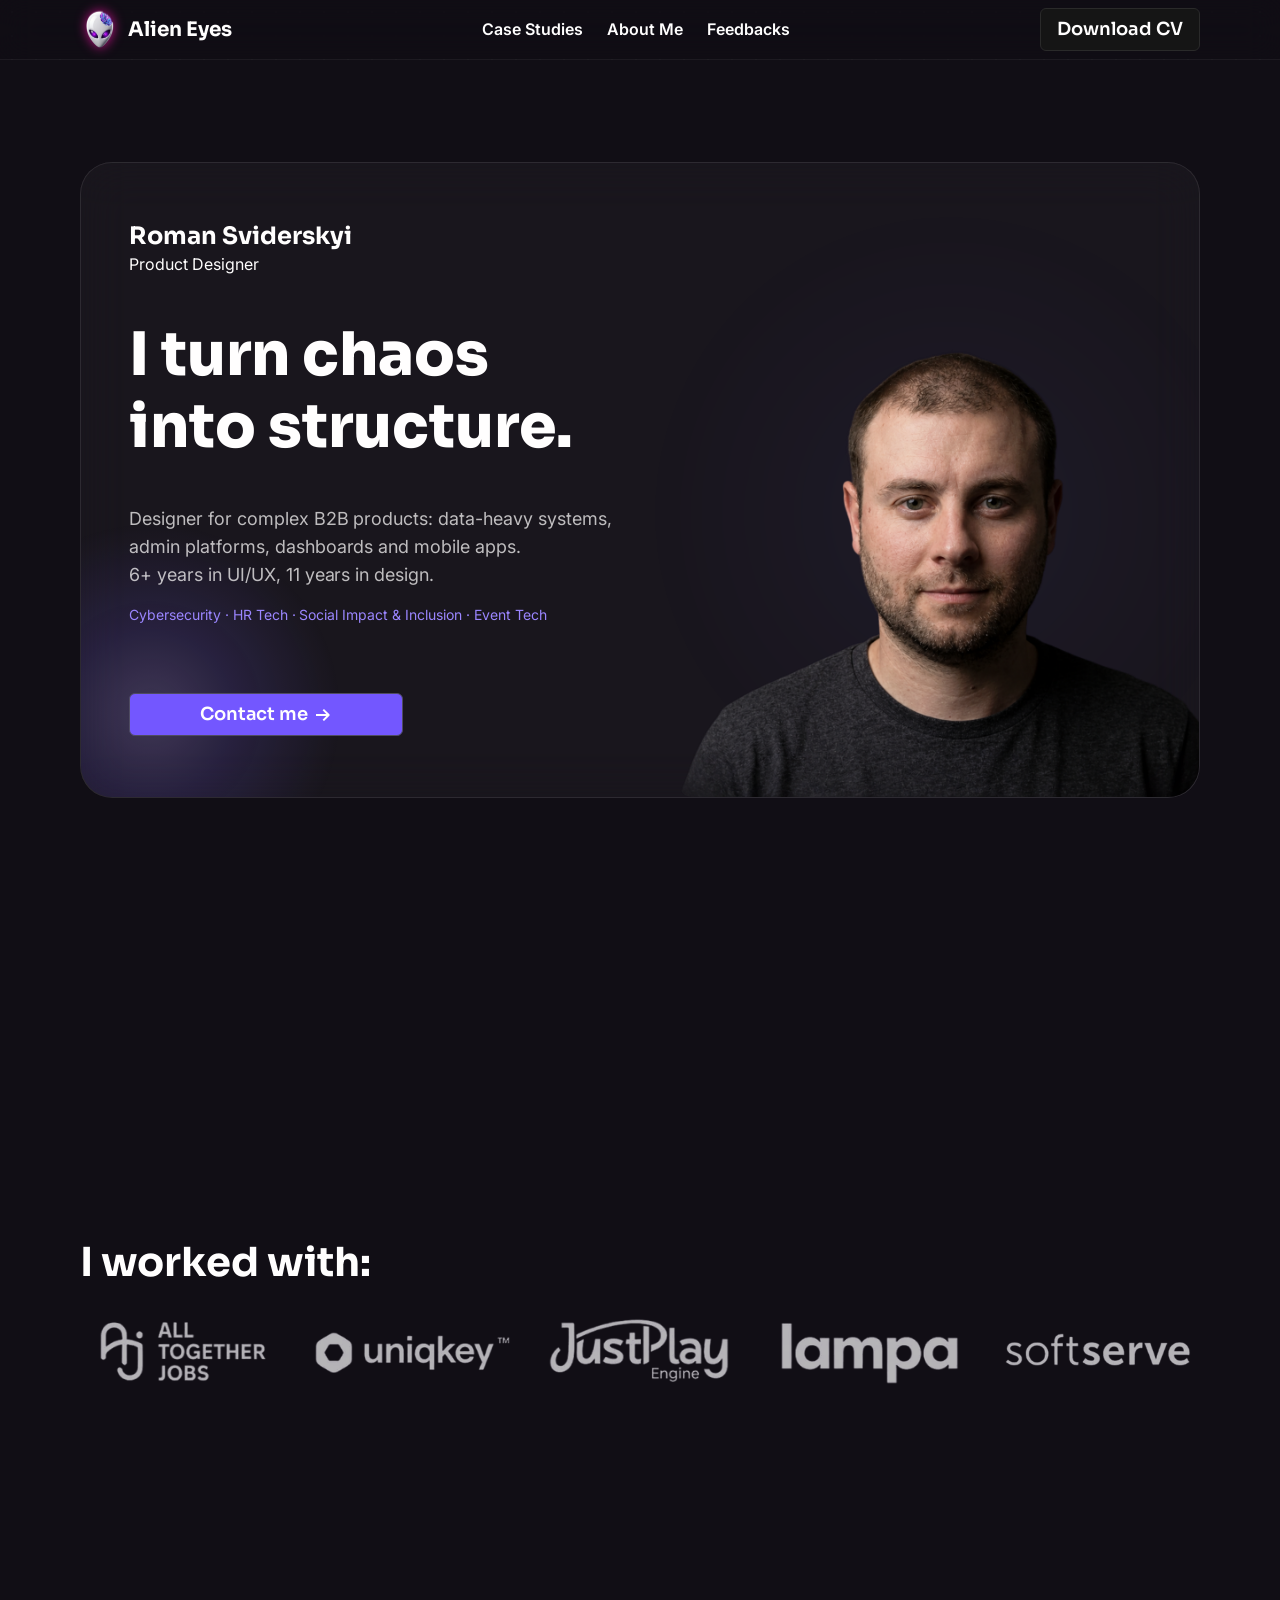
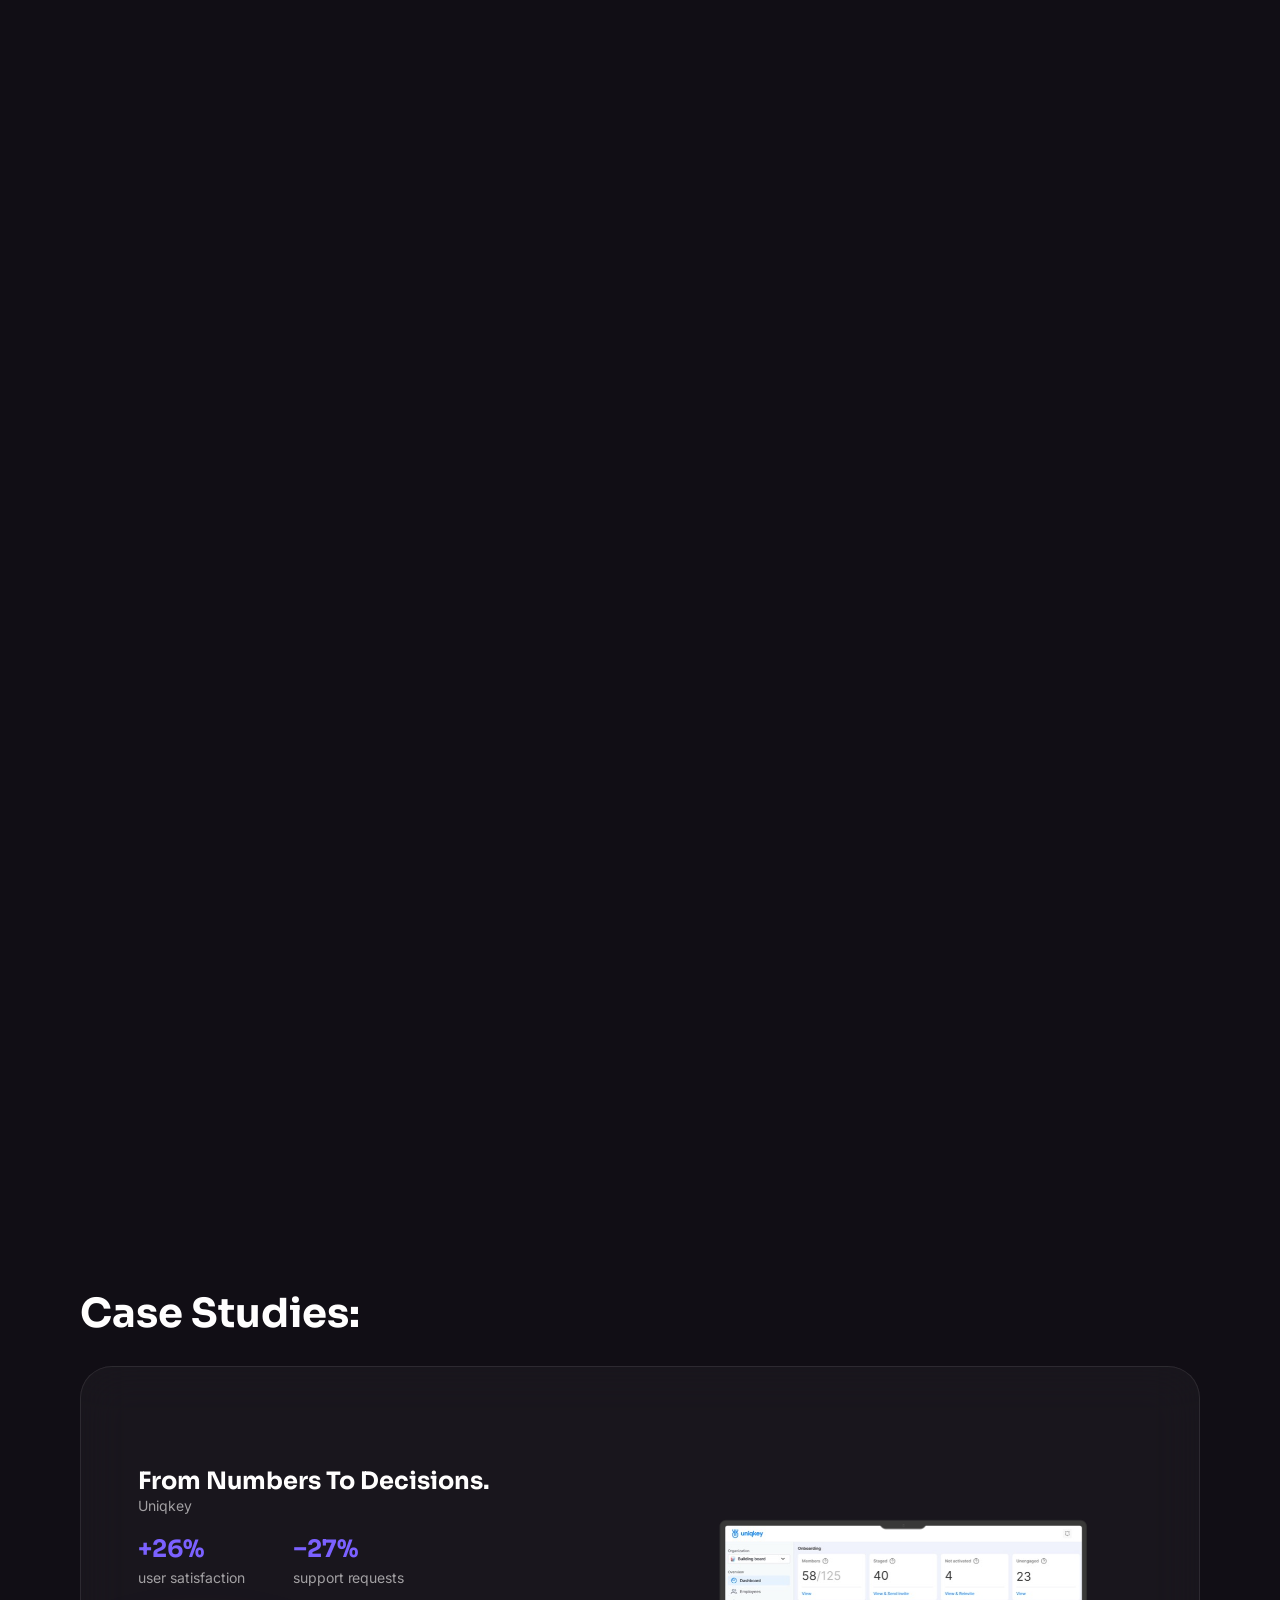
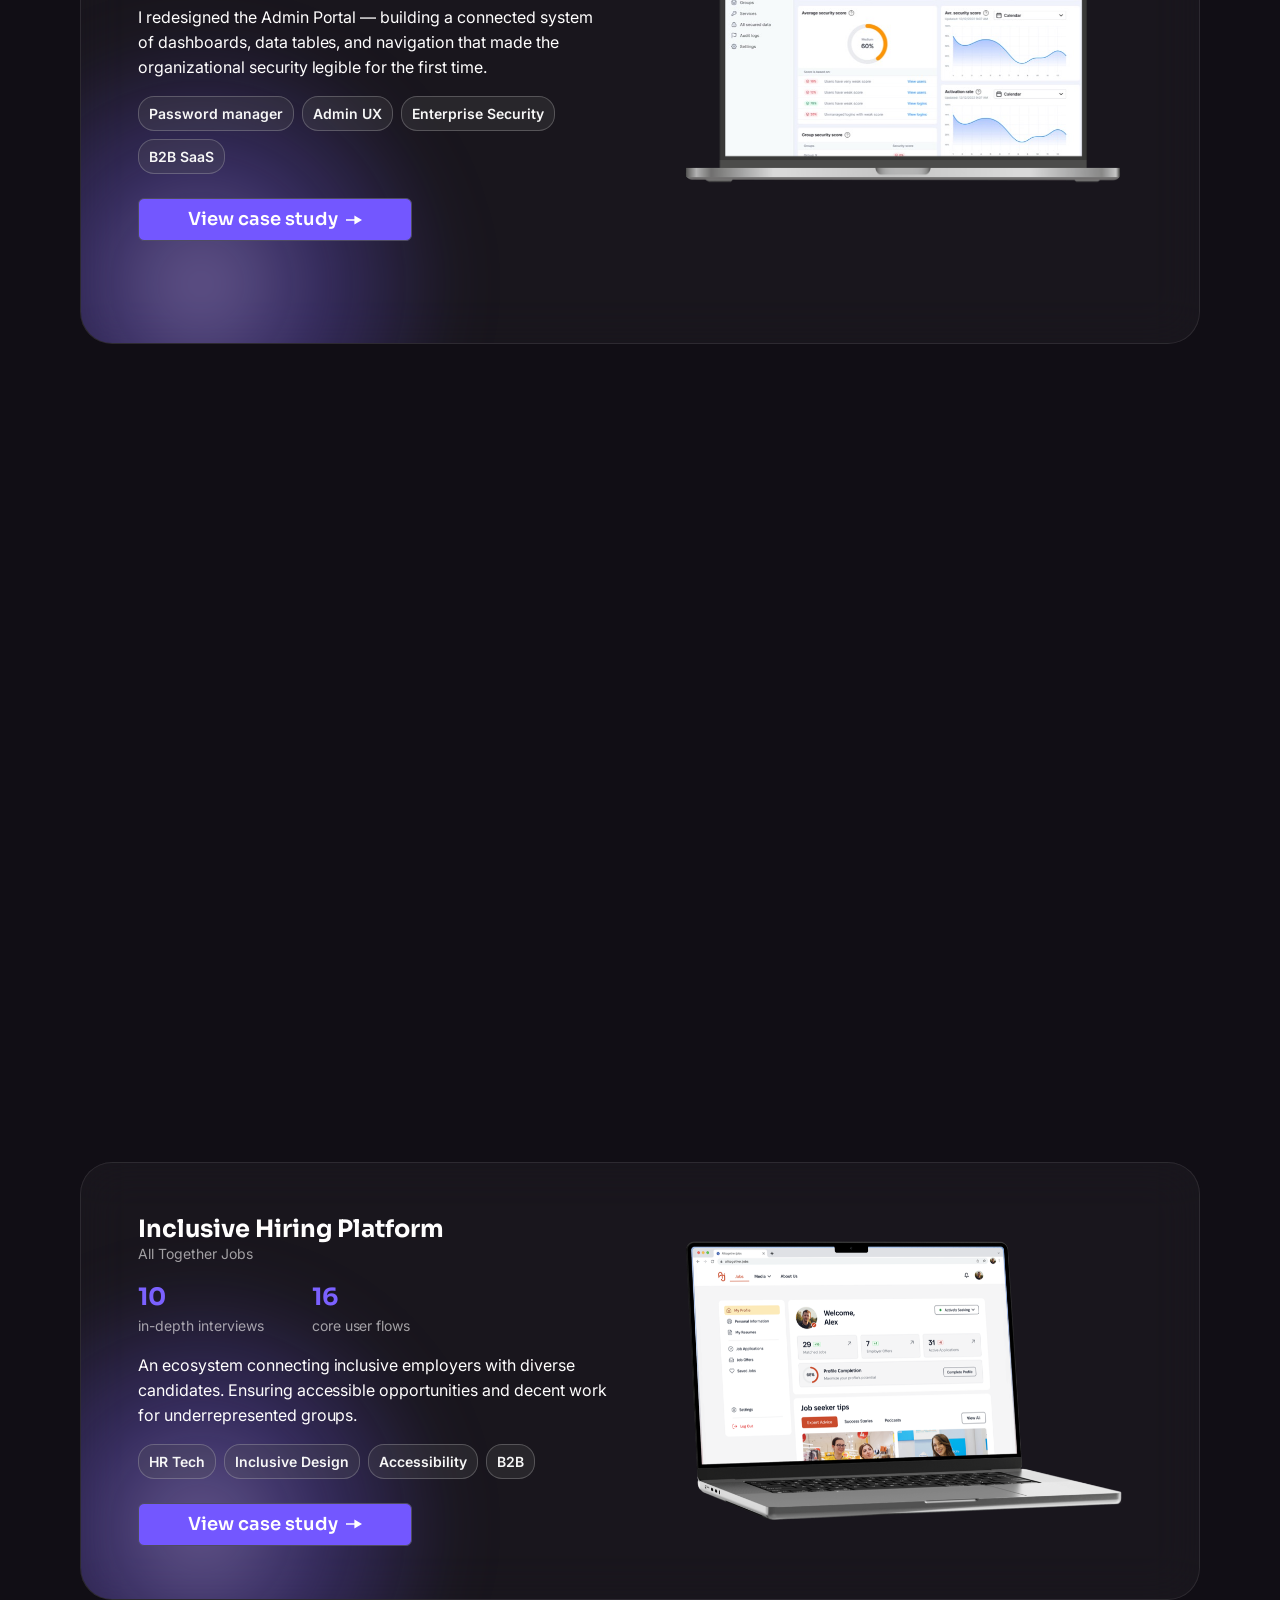
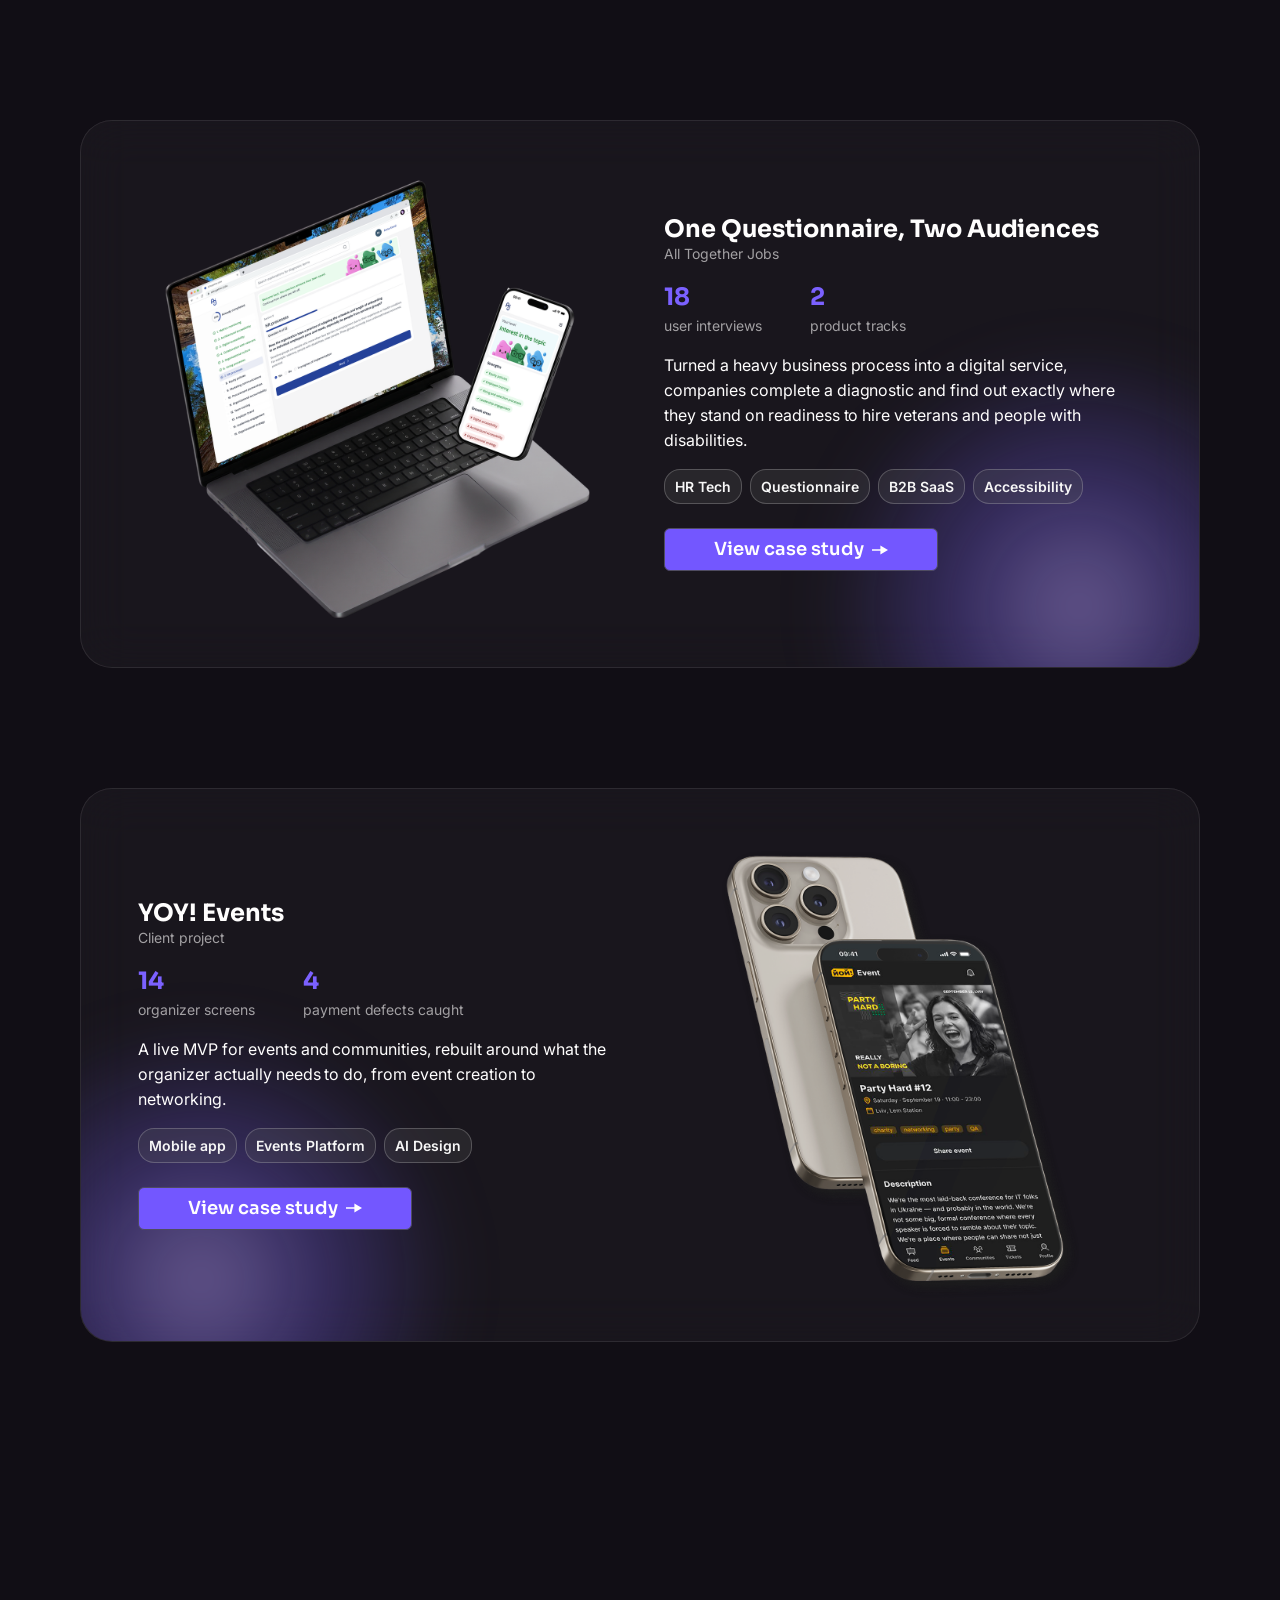
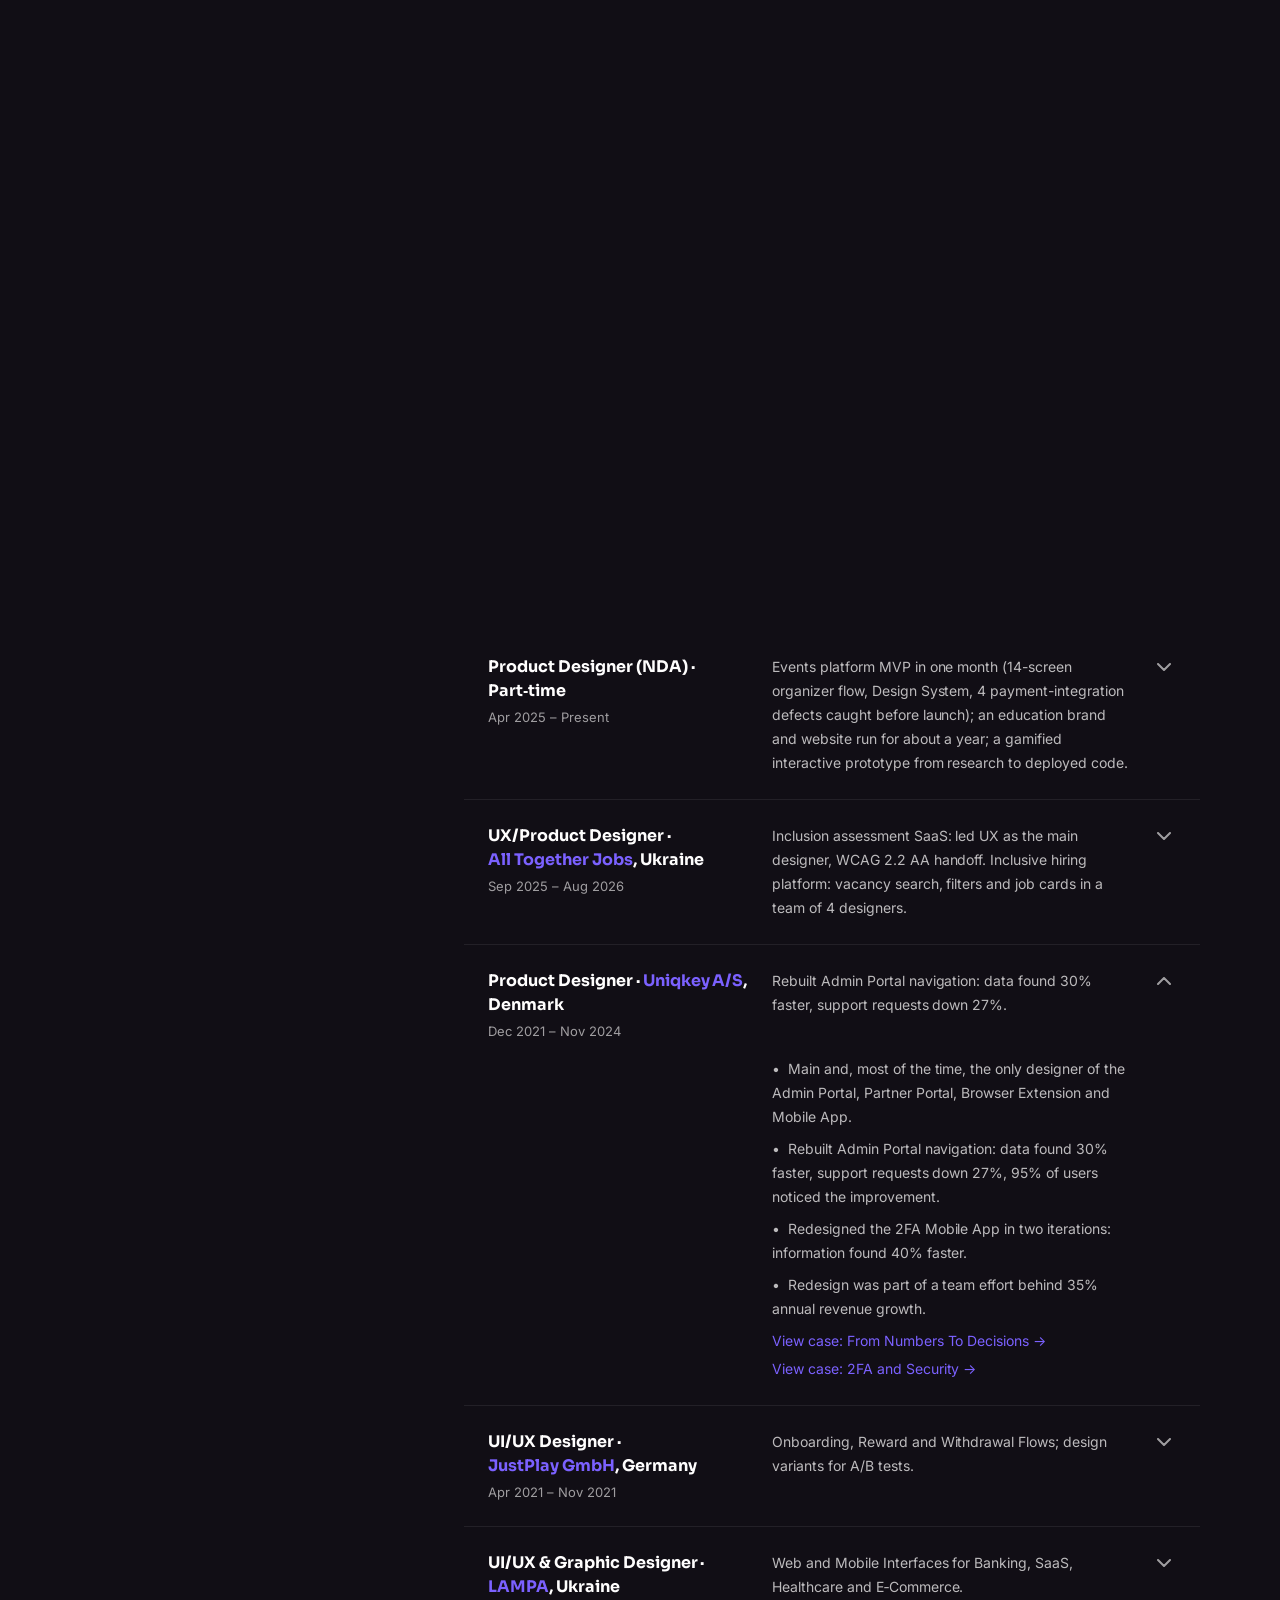
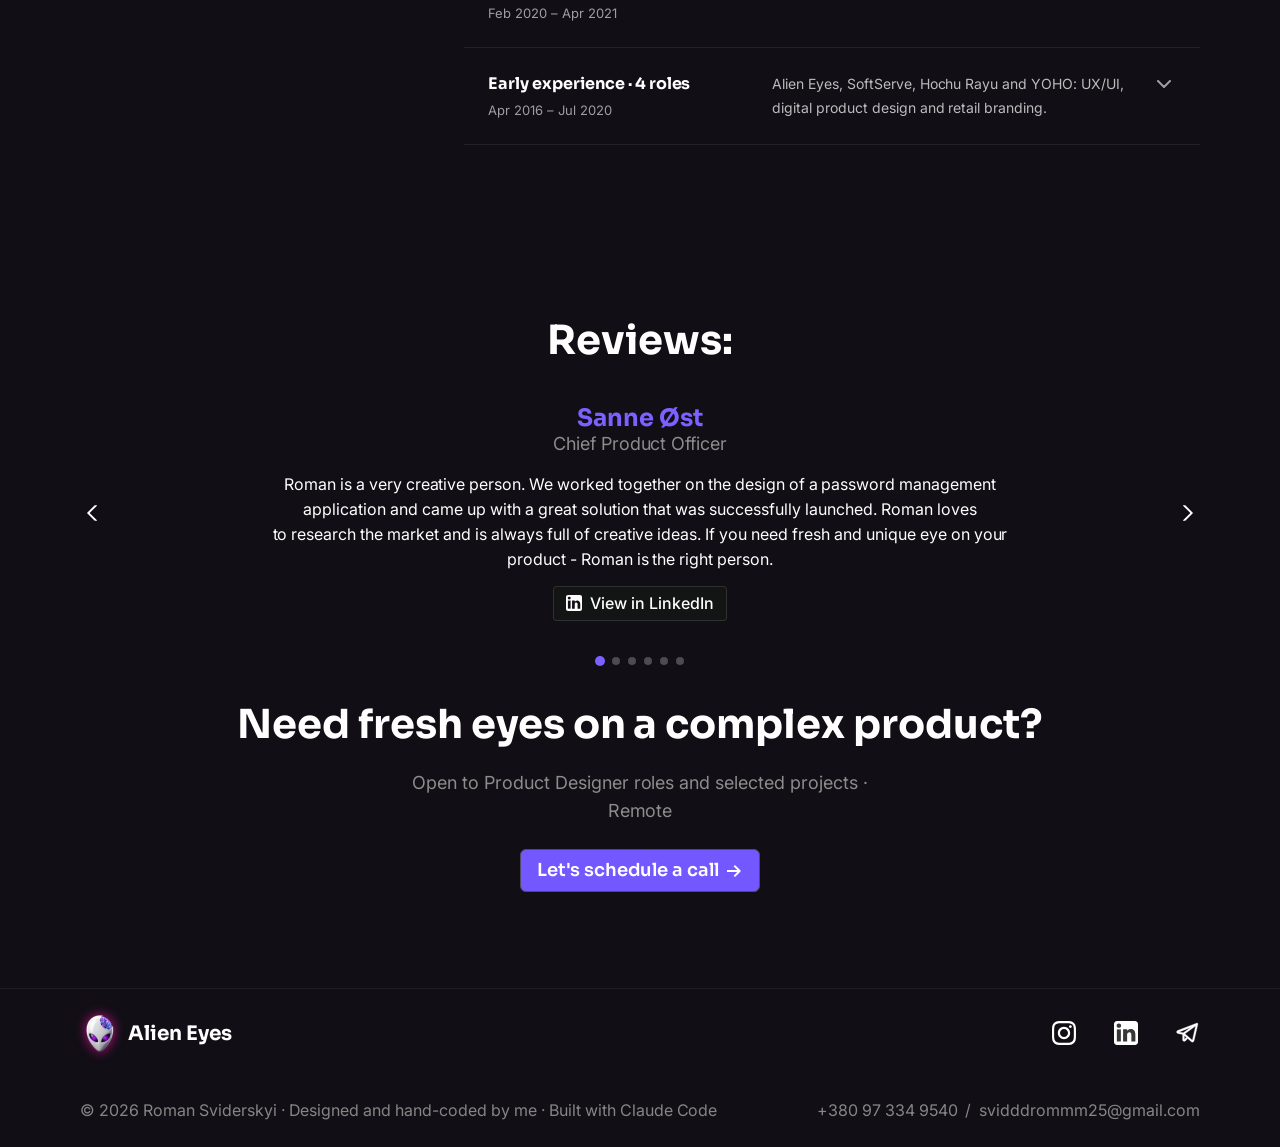
==== index.html @ 3a0c7826 "Footer: one look on every page, as on Home (page colour, thin top line, no background graphic) Co-Au" ====
<!doctype html>
<html lang="en">
  <head>
    <meta charset="UTF-8" />
    <meta name="viewport" content="width=device-width, initial-scale=1.0" />
    <!-- Clean URL: GitHub Pages can't do server-side redirects, so when
         the page is opened with .html (or /index.html), swap the address
         bar to the extensionless form (no reload, query/hash kept). -->
    <script>
      (function () {
        var p = location.pathname;
        if (/\.html$/.test(p)) {
          history.replaceState(null, "", p.replace(/index\.html$/, "").replace(/\.html$/, "") + location.search + location.hash);
        }
      })();
    </script>
    <!-- Must run before the browser's own scroll restoration kicks in
         (hence inline, in <head>, before anything else) — takes manual
         control so js/home-scroll-restore.js can restore Home's exact
         scroll position on back/forward without fighting the browser's
         own attempt at the same thing. -->
    <script>
      if ("scrollRestoration" in history) {
        history.scrollRestoration = "manual";
      }
    </script>
    <!-- Home scroll scenario (css/home-scroll.css, js/home-scroll.js): set before the first
         layout so that anchors and restored positions land on the final geometry. -->
    <script>
      if (window.matchMedia("(min-width: 1024px) and (min-height: 600px) and (prefers-reduced-motion: no-preference)").matches) {
        document.documentElement.classList.add("hm-slides");
      }
    </script>
    <title>Alien Eyes Portfolio</title>
    <meta name="description" content="Roman Sviderskyi — Product Designer. I turn complex systems into interfaces people actually understand. Case studies in UX, design systems, and AI-driven product design." />
    <link rel="canonical" href="https://alieneyes.ink/" />
    <link rel="icon" type="image/png" sizes="32x32" href="assets/icons/favicon-32.png" />
    <link rel="icon" type="image/png" sizes="16x16" href="assets/icons/favicon-16.png" />
    <link rel="apple-touch-icon" sizes="180x180" href="assets/icons/favicon-180.png" />

    <!-- Open Graph / LinkedIn / Facebook preview -->
    <meta property="og:type" content="website" />
    <meta property="og:url" content="https://alieneyes.ink/" />
    <meta property="og:site_name" content="Alien Eyes" />
    <meta property="og:title" content="Alien Eyes — Roman Sviderskyi, Product Designer" />
    <meta property="og:description" content="I turn complex systems into interfaces people actually understand. Explore case studies in UX, design systems, and product design." />
    <meta property="og:image" content="https://alieneyes.ink/assets/home/og-image.jpg" />
    <meta property="og:image:secure_url" content="https://alieneyes.ink/assets/home/og-image.jpg" />
    <meta property="og:image:type" content="image/jpeg" />
    <meta property="og:image:width" content="1200" />
    <meta property="og:image:height" content="630" />
    <meta property="og:image:alt" content="Roman Sviderskyi, Product Designer — Alien Eyes portfolio" />
    <meta property="og:locale" content="en_US" />

    <!-- Twitter/X card (falls back to the same Open Graph image) -->
    <meta name="twitter:card" content="summary_large_image" />
    <meta name="twitter:title" content="Alien Eyes — Roman Sviderskyi, Product Designer" />
    <meta name="twitter:description" content="I turn complex systems into interfaces people actually understand. Explore case studies in UX, design systems, and product design." />
    <meta name="twitter:image" content="https://alieneyes.ink/assets/home/og-image.jpg" />
    <link
      rel="preconnect"
      href="https://fonts.googleapis.com"
    />
    <link
      rel="preconnect"
      href="https://fonts.gstatic.com"
      crossorigin
    />
    <link
      href="https://fonts.googleapis.com/css2?family=Inter:wght@400;600&family=Sora:wght@700;800&display=swap"
      rel="stylesheet"
    />
    <link rel="stylesheet" href="css/tokens.css" />
    <link rel="stylesheet" href="css/base.css" />
    <link rel="stylesheet" href="css/typography.css" />
    <link rel="stylesheet" href="css/nav.css" />
    <link rel="stylesheet" href="css/footer.css" />
    <link rel="stylesheet" href="css/buttons.css" />
    <link rel="stylesheet" href="css/home.css" />
    <link rel="stylesheet" href="css/experience.css" />
    <link rel="stylesheet" href="css/home-v2.css" />
    <link rel="stylesheet" href="css/reveal.css" />
    <link rel="stylesheet" href="css/home-scroll.css" />
    <!-- Microsoft Clarity analytics -->
    <script type="text/javascript">
      (function(c,l,a,r,i,t,y){
          c[a]=c[a]||function(){(c[a].q=c[a].q||[]).push(arguments)};
          t=l.createElement(r);t.async=1;t.src="https://www.clarity.ms/tag/"+i;
          y=l.getElementsByTagName(r)[0];y.parentNode.insertBefore(t,y);
      })(window, document, "clarity", "script", "yk9nw8fhah");
    </script>
  </head>
  <body class="page-home">
    <!-- Decorative "Deco / UFO" (Figma component 1134:812), inline SVG; the five instances below use it -->
    <svg width="0" height="0" style="position: absolute" aria-hidden="true" focusable="false">
      <defs>
        <linearGradient id="hm-ufo-line" x1="0" y1="0" x2="120" y2="64" gradientUnits="userSpaceOnUse">
          <stop stop-color="#B49CFF" />
          <stop offset="1" stop-color="#7B61FF" stop-opacity="0.35" />
        </linearGradient>
        <symbol id="hm-ufo" viewBox="0 0 120 64" fill="none">
          <path d="M40 30C40 18 49 10 60 10C71 10 80 18 80 30" stroke-width="1.5" stroke-linecap="round" stroke="url(#hm-ufo-line)" />
          <path d="M112 34C112 40.0751 88.7188 45 60 45C31.2812 45 8 40.0751 8 34C8 27.9249 31.2812 23 60 23C88.7188 23 112 27.9249 112 34Z" stroke-width="1.5" stroke="url(#hm-ufo-line)" />
          <path opacity="0.6" d="M22 34H98" stroke-width="1" stroke-linecap="round" stroke="url(#hm-ufo-line)" />
          <path d="M36 39.6C36.8837 39.6 37.6 38.8837 37.6 38C37.6 37.1163 36.8837 36.4 36 36.4C35.1163 36.4 34.4 37.1163 34.4 38C34.4 38.8837 35.1163 39.6 36 39.6Z" fill="#B49CFF" />
          <path d="M60 41.6C60.8837 41.6 61.6 40.8837 61.6 40C61.6 39.1163 60.8837 38.4 60 38.4C59.1163 38.4 58.4 39.1163 58.4 40C58.4 40.8837 59.1163 41.6 60 41.6Z" fill="#B49CFF" />
          <path d="M84 39.6C84.8837 39.6 85.6 38.8837 85.6 38C85.6 37.1163 84.8837 36.4 84 36.4C83.1163 36.4 82.4 37.1163 82.4 38C82.4 38.8837 83.1163 39.6 84 39.6Z" fill="#B49CFF" />
          <path opacity="0.35" d="M48 48L42 60M72 48L78 60" stroke-width="1" stroke-linecap="round" stroke="url(#hm-ufo-line)" />
        </symbol>
      </defs>
    </svg>

    <!-- UI: GLOBAL-NAV-01 | Site navigation | inspect/adjust -->
    <nav class="site-nav">
      <a class="nav-logo" href="./">
        <span class="nav-logo__icon">
          <!-- IMAGE: GLOBAL-NAV-LOGO-01 | Site logo mark (Nav) | replaceable -->
          <img
            class="nav-logo__avatar"
            src="assets/icons/logo-avatar.png"
            alt=""
          />
        </span>
        <span class="nav-logo__text">Alien Eyes</span>
      </a>
      <!-- Mobile-only, case-study pages only (716:12726) — hidden here
           via .nav-back's default display:none; only .site-nav--case
           pages show it instead of the logo. -->
      <a class="nav-back" href="./" aria-label="Back to home">
        <svg viewBox="0 0 8 14" fill="none" aria-hidden="true">
          <path
            d="M7 1L1 7L7 13"
            stroke="currentColor"
            stroke-width="2"
            stroke-linecap="square"
            stroke-linejoin="round"
          />
        </svg>
      </a>

      <div class="nav-menu">
        <div class="nav-links">
          <a class="nav-links__link" href="#case-studies">Case Studies</a>
          <a class="nav-links__link" href="about">About Me</a>
          <a class="nav-links__link" href="#feedbacks">Feedbacks</a>
        </div>

        <a class="nav-cta" href="https://drive.google.com/file/d/1dcRzMRLaueTGMyELJ3sAAG5vIocyNce9/view?usp=sharing" target="_blank" rel="noopener">Download CV</a>
        <a class="nav-cta nav-cta--contact" href="https://www.linkedin.com/in/romsvid/" target="_blank" rel="noopener" data-popup="contact">Contact Me</a>
      </div>

      <button
        class="nav-toggle"
        type="button"
        aria-label="Toggle menu"
        aria-expanded="false"
      >
        <span class="nav-toggle__bar"></span>
        <span class="nav-toggle__bar"></span>
        <span class="nav-toggle__bar"></span>
      </button>
    </nav>

    <main>
      <!-- UI: HOME-HERO-01 | Hero layout | inspect/adjust -->
      <section class="home-section hero-section">
        <div class="hero-card" data-reveal>
          <div class="hero-card__texture" aria-hidden="true"></div>
          <!-- Decorative starfield, JS-populated (js/hero-stars.js) — sits
               above the texture overlay. -->
          <div class="hero-card__stars" aria-hidden="true"></div>
          <span class="hm-sphere hm-sphere--follow hm-sphere--hero-a" aria-hidden="true"></span>
          <span class="hm-sphere hm-sphere--hero-b" aria-hidden="true"></span>
          <div class="hero-card__photo">
            <!-- IMAGE: HOME-HERO-01 | Hero portrait | replaceable -->
            <img
              src="assets/home/hero-photo.webp"
              alt="Roman Sviderskyi"
            />
          </div>
          <div class="hero-card__body">
            <div class="hero-identity">
              <p class="h3-case-study hero-identity__name">Roman Sviderskyi</p>
              <p class="body-main hero-identity__role">Product Designer</p>
            </div>
            <!-- CONTENT: HOME-HERO-01 | Hero headline | editable with approval -->
            <h1 class="hero-title">I turn chaos into structure.</h1>
            <!-- CONTENT: HOME-HERO-01 | Hero intro and domains (Figma 1165:339) | editable with approval -->
            <div class="hero-intro">
              <p class="hero-intro__lead">Designer for complex B2B products: data-heavy systems, admin platforms, dashboards and mobile apps. <br class="br-desktop" />6+ years in UI&#8288;/&#8288;UX, 11 years in design.</p>
              <p class="hero-intro__domains">Cybersecurity · HR Tech · Social Impact &amp; Inclusion · Event Tech</p>
            </div>
          </div>
          <!-- A separate block from .hero-card__body (not nested inside
               it): at desktop/tablet it still stacks right under the
               headline, but on mobile it needs to render as its own
               full-width block below the photo instead of overlaid on
               top of it — see the Figma mobile Hero frame (716:12471). -->
          <div class="hero-actions">
            <a class="btn btn--primary btn--contact" href="https://www.linkedin.com/in/romsvid/" target="_blank" rel="noopener" data-popup="contact">
              Contact me
              <img loading="lazy"
                class="btn__icon"
                src="assets/icons/icon-arrow-right.svg"
                alt=""
              />
            </a>
          </div>
        </div>
      </section>

      <!-- UI: HOME-CLIENT-LOGOS-01 | Client logos section | inspect/adjust -->
      <section class="home-section logos-section">
        <!-- CONTENT: HOME-CLIENT-LOGOS-01 | Section heading | editable with approval -->
        <p class="h2-section logos-heading home-col" data-reveal>I worked with:</p>
        <div class="logos-grid home-col" data-reveal-group>
          <!-- LINK: HOME-CLIENT-LOGO-01 | ALL TOGETHER JOBS -->
          <a
            class="client-logo client-logo--atj"
            href="https://www.alltogether.jobs/"
            target="_blank"
            rel="noopener"
            aria-label="ALL TOGETHER JOBS"
          ></a>
          <!-- LINK: HOME-CLIENT-LOGO-02 | uniqkey -->
          <a
            class="client-logo client-logo--uniqkey"
            href="https://www.uniqkey.eu/"
            target="_blank"
            rel="noopener"
            aria-label="Uniqkey"
          ></a>
          <!-- LINK: HOME-CLIENT-LOGO-03 | JustPlay -->
          <a
            class="client-logo client-logo--justplay"
            href="https://www.justplayengine.com/"
            target="_blank"
            rel="noopener"
            aria-label="JustPlay"
          ></a>
          <!-- LINK: HOME-CLIENT-LOGO-04 | lampa -->
          <a
            class="client-logo client-logo--lampa"
            href="https://lampa.dev/"
            target="_blank"
            rel="noopener"
            aria-label="lampa"
          ></a>
          <!-- LINK: HOME-CLIENT-LOGO-05 | SoftServe -->
          <a
            class="client-logo client-logo--softserve"
            href="https://www.softserveinc.com/uk-ua"
            target="_blank"
            rel="noopener"
            aria-label="softserve"
          ></a>
        </div>
      </section>

      <!-- UI: HOME-EXPERTISE-01 | Expertise section | matches Figma 1000:4315 -->
      <section class="home-section expertise-section" id="expertise">
        <span class="hm-step" style="--i: 0" aria-hidden="true"></span>
        <span class="hm-step" style="--i: 1" aria-hidden="true"></span>
        <span class="hm-step" style="--i: 2" aria-hidden="true"></span>
        <span class="hm-step" style="--i: 3" aria-hidden="true"></span>
        <div class="hm-stage">
        <svg class="hm-ufo hm-ufo--1" aria-hidden="true" focusable="false" viewBox="0 0 120 64"><use href="#hm-ufo" /></svg>
        <h2 class="h2-section expertise-heading home-col" data-reveal>Expertise:</h2>
        <ul class="expertise-grid home-col" data-reveal-group>
          <li class="expertise-item">
            <svg class="expertise-item__icon" aria-hidden="true" focusable="false" width="48" height="48" viewBox="0 0 48 48" fill="none" xmlns="http://www.w3.org/2000/svg">
              <path d="M8 8H40C41.6569 8 43 9.34315 43 11V37C43 38.6569 41.6569 40 40 40H8C6.34315 40 5 38.6569 5 37V11C5 9.34315 6.34315 8 8 8Z" stroke-width="2" stroke="currentColor"/>
              <path d="M5 16H17M17 16H43M17 16V26M17 26V40M17 26H43" stroke-width="2" stroke="currentColor"/>
            </svg>
            <h3 class="expertise-item__title">Complex B2B systems</h3>
            <p class="expertise-item__text">Dashboards, data tables and admin navigation that make dense data usable.</p>
          </li>
          <li class="expertise-item">
            <svg class="expertise-item__icon" aria-hidden="true" focusable="false" width="48" height="48" viewBox="0 0 48 48" fill="none" xmlns="http://www.w3.org/2000/svg">
              <path d="M10 7H18C19.6569 7 21 8.34315 21 10V18C21 19.6569 19.6569 21 18 21H10C8.34315 21 7 19.6569 7 18V10C7 8.34315 8.34315 7 10 7Z" stroke-width="2" stroke="currentColor"/>
              <path d="M34 7C37.866 7 41 10.134 41 14C41 17.866 37.866 21 34 21C30.134 21 27 17.866 27 14C27 10.134 30.134 7 34 7Z" stroke-width="2" stroke="currentColor"/>
              <path d="M14 27C17.866 27 21 30.134 21 34C21 37.866 17.866 41 14 41C10.134 41 7 37.866 7 34C7 30.134 10.134 27 14 27Z" stroke-width="2" stroke="currentColor"/>
              <path d="M30 27H38C39.6569 27 41 28.3431 41 30V38C41 39.6569 39.6569 41 38 41H30C28.3431 41 27 39.6569 27 38V30C27 28.3431 28.3431 27 30 27Z" stroke-width="2" stroke="currentColor"/>
            </svg>
            <h3 class="expertise-item__title">Design systems</h3>
            <p class="expertise-item__text">Tokens and components that stay consistent across web, mobile and browser extensions.</p>
          </li>
          <li class="expertise-item">
            <svg class="expertise-item__icon" aria-hidden="true" focusable="false" width="48" height="48" viewBox="0 0 48 48" fill="none" xmlns="http://www.w3.org/2000/svg">
              <path d="M33 21C33 27.6274 27.6274 33 21 33C14.3726 33 9 27.6274 9 21C9 14.3726 14.3726 9 21 9C27.6274 9 33 14.3726 33 21Z" stroke-width="2" stroke="currentColor"/>
              <path d="M30 30L41 41" stroke-width="2" stroke-linecap="round" stroke="currentColor"/>
              <path d="M24 18C24 19.6569 22.6569 21 21 21C19.3431 21 18 19.6569 18 18C18 16.3431 19.3431 15 21 15C22.6569 15 24 16.3431 24 18Z" stroke-width="2" stroke="currentColor"/>
              <path d="M15 27C16.5 24 25.5 24 27 27" stroke-width="2" stroke-linecap="round" stroke="currentColor"/>
            </svg>
            <h3 class="expertise-item__title">Research-led decisions</h3>
            <p class="expertise-item__text">Deep discovery: interviews, JTBD and usability testing behind key product decisions.</p>
          </li>
          <li class="expertise-item">
            <svg class="expertise-item__icon" aria-hidden="true" focusable="false" width="48" height="48" viewBox="0 0 48 48" fill="none" xmlns="http://www.w3.org/2000/svg">
              <path d="M7 9H41C42.6569 9 44 10.3431 44 12V36C44 37.6569 42.6569 39 41 39H7C5.34315 39 4 37.6569 4 36V12C4 10.3431 5.34315 9 7 9Z" stroke-width="2" stroke="currentColor"/>
              <path d="M4 15H44" stroke-width="2" stroke="currentColor"/>
              <path d="M19 22L14 27L19 32M29 22L34 27L29 32M26 21L22 33" stroke-width="2" stroke-linecap="round" stroke-linejoin="round" stroke="currentColor"/>
            </svg>
            <h3 class="expertise-item__title">Design engineering</h3>
            <p class="expertise-item__text">Production front-end: Claude Code, React, Tailwind CSS, Storybook and Vercel, tested and deployed by me.</p>
          </li>
        </ul>
        </div>
      </section>

      <section class="home-section" id="case-studies">
        <svg class="hm-ufo hm-ufo--2" aria-hidden="true" focusable="false" viewBox="0 0 120 64"><use href="#hm-ufo" /></svg>
        <svg class="hm-ufo hm-ufo--3" aria-hidden="true" focusable="false" viewBox="0 0 120 64"><use href="#hm-ufo" /></svg>
        <svg class="hm-ufo hm-ufo--4" aria-hidden="true" focusable="false" viewBox="0 0 120 64"><use href="#hm-ufo" /></svg>
        <!-- CONTENT: HOME-CASE-STUDIES-01 | Section heading | editable with approval -->
        <h2 class="h2-section case-studies-heading home-col" data-reveal>Case Studies:</h2>

        <!-- UI: HOME-CASE-ATJ-01 | ATJ case study card | inspect/adjust -->
        <!-- order and checkerboard as in Figma Home 2 (1126:5413): Uniqkey, Uniqkey 2, ATJ, ATJ 2, YOY, Ridi -->
        <article class="case-card home-col" data-reveal>
          <span class="hm-sphere hm-sphere--follow hm-sphere--card" aria-hidden="true"></span>
          <a class="case-card__link" href="case-uniqkey" aria-label="View case study: From Numbers To Decisions.">
          <div class="case-card__intro">
            <!-- CONTENT: HOME-CASE-UNIQKEY-01 | Case study title | editable with approval -->
            <div class="case-card__heading">
              <h3 class="h3-case-study case-card__title">From Numbers To Decisions.</h3>
              <p class="case-card__company">Uniqkey</p>
            </div>
            <ul class="case-card__metrics">
                <li class="case-card__metric"><span class="case-card__metric-value">+26%</span> <span class="case-card__metric-label">user satisfaction</span></li>
                <li class="case-card__metric"><span class="case-card__metric-value">−27%</span> <span class="case-card__metric-label">support requests</span></li>
            </ul>
            <!-- CONTENT: HOME-CASE-UNIQKEY-DESC-01 | Case study description | editable with approval -->
            <p class="body-main case-card__description">
              I redesigned the Admin Portal — building a connected
              system of dashboards, data tables, and navigation that
              made the organizational security legible for the first
              time.
            </p>
            <div class="tag-row">
              <span class="tag">Password manager</span>
              <span class="tag">Admin UX</span>
              <span class="tag">Enterprise Security</span>
              <span class="tag">B2B SaaS</span>
            </div>
          </div>
          <div class="case-card__media case-card__media--uniqkey">
            <!-- IMAGE: HOME-UNIQKEY-GLOW-01 | Decorative glow behind Uniqkey mockup | replaceable -->
            <img loading="lazy"
              class="case-card__glow"
              src="assets/home/uniqkey-glow.svg"
              alt=""
              aria-hidden="true"
            />
            <div class="uniqkey-dashboard-frame">
              <!-- IMAGE: HOME-UNIQKEY-DASHBOARD-01 | Uniqkey case product mockup (dashboard screen) | replaceable -->
              <img loading="lazy"
                src="assets/home/uniqkey-dashboard.png"
                alt="Uniqkey Admin Portal dashboard screenshot"
              />
            </div>
            <div class="uniqkey-laptop-frame">
              <!-- IMAGE: HOME-UNIQKEY-LAPTOP-01 | Uniqkey case product mockup (laptop frame) | replaceable -->
              <img loading="lazy" src="assets/home/uniqkey-macbook-frame.png" alt="" />
            </div>
          </div>
          <!-- was: "View case" (renamed 2026-11-17) -->
          <span class="btn btn--primary case-card__cta">
            View case study
            <svg class="btn__icon" viewBox="0 0 21 11.547" fill="none" aria-hidden="true">
              <path
                fill="currentColor"
                d="M21 5.7735L11 0V11.547L21 5.7735ZM0 5.7735V6.7735H12V5.7735V4.7735H0V5.7735Z"
              />
            </svg>
          </span>
          </a>
        </article>

        <article class="case-card case-card--reverse home-col" data-reveal>
          <span class="hm-sphere hm-sphere--follow hm-sphere--card" aria-hidden="true"></span>
          <a class="case-card__link" href="case-uniqkey-2" aria-label="View case study: Streamline UX for 2FA and Security">
          <div class="case-card__intro">
            <div class="case-card__heading">
              <h3 class="h3-case-study case-card__title">Streamline UX for 2FA and Security</h3>
              <p class="case-card__company">Uniqkey</p>
            </div>
            <ul class="case-card__metrics">
                <li class="case-card__metric"><span class="case-card__metric-value">+40%</span> <span class="case-card__metric-label">information findability</span></li>
            </ul>
            <p class="body-main case-card__description">
              In this case study, I showcase how I refined Uniqkey's mobile app UX to
              streamline authentication and enhance secure access management.
            </p>
            <div class="tag-row">
              <span class="tag">Mobile app</span>
              <span class="tag">2FA Authenticator</span>
              <span class="tag">Enterprise Security</span>
              <span class="tag">B2B SaaS</span>
            </div>
          </div>
          <div class="case-card__media case-card__media--uq2">
            <!-- IMAGE: HOME-UNIQKEY2-GLOW-01 | Decorative glow behind the Uniqkey 2 card image (Figma ellipse, 2026-11-17) | replaceable -->
            <img loading="lazy"
              class="case-card__glow"
              src="assets/home/uniqkey2-glow.svg"
              alt=""
              aria-hidden="true"
            />
            <img loading="lazy"
              src="assets/case-uniqkey-2/hero.png"
              alt="Uniqkey mobile app: authentication request screen and saved services list"
            />
          </div>
          <!-- was: "View case" (renamed 2026-11-17) -->
          <span class="btn btn--primary case-card__cta">
            View case study
            <svg class="btn__icon" viewBox="0 0 21 11.547" fill="none" aria-hidden="true">
              <path
                fill="currentColor"
                d="M21 5.7735L11 0V11.547L21 5.7735ZM0 5.7735V6.7735H12V5.7735V4.7735H0V5.7735Z"
              />
            </svg>
          </span>
          </a>
        </article>

        <article class="case-card home-col" data-reveal>
          <span class="hm-sphere hm-sphere--follow hm-sphere--card" aria-hidden="true"></span>
          <a class="case-card__link" href="case-atj" aria-label="View case study: Inclusive Hiring Platform">
          <div class="case-card__intro">
            <!-- CONTENT: HOME-CASE-ATJ-01 | Case study title | editable with approval -->
            <div class="case-card__heading">
              <h3 class="h3-case-study case-card__title">Inclusive Hiring Platform</h3>
              <p class="case-card__company">All Together Jobs</p>
            </div>
            <ul class="case-card__metrics">
                <li class="case-card__metric"><span class="case-card__metric-value">10</span> <span class="case-card__metric-label">in-depth interviews</span></li>
                <li class="case-card__metric"><span class="case-card__metric-value">16</span> <span class="case-card__metric-label">core user flows</span></li>
            </ul>
            <!-- CONTENT: HOME-CASE-ATJ-DESC-01 | Case study description | editable with approval -->
            <p class="body-main case-card__description">
              An ecosystem connecting inclusive employers with diverse
              candidates. Ensuring accessible opportunities and decent
              work for underrepresented groups.
            </p>
            <div class="tag-row">
              <span class="tag">HR Tech</span>
              <span class="tag">Inclusive Design</span>
              <span class="tag">Accessibility</span>
              <span class="tag">B2B</span>
            </div>
          </div>
          <div class="case-card__media case-card__media--atj">
            <!-- IMAGE: HOME-ATJ-GLOW-01 | Decorative glow behind ATJ mockup | replaceable -->
            <img loading="lazy"
              class="case-card__glow"
              src="assets/home/atj-glow.svg"
              alt=""
              aria-hidden="true"
            />
            <div class="atj-mockup-frame">
              <!-- IMAGE: HOME-ATJ-MOCKUP-01 | ATJ case product mockup | replaceable -->
              <img loading="lazy"
                src="assets/home/atj-mockup.webp"
                alt="Inclusive Hiring Platform — product screenshot"
              />
            </div>
          </div>
          <!-- was: "View case" (renamed 2026-11-17) -->
          <span class="btn btn--primary case-card__cta">
            View case study
            <svg class="btn__icon" viewBox="0 0 21 11.547" fill="none" aria-hidden="true">
              <path
                fill="currentColor"
                d="M21 5.7735L11 0V11.547L21 5.7735ZM0 5.7735V6.7735H12V5.7735V4.7735H0V5.7735Z"
              />
            </svg>
          </span>
          </a>
        </article>

        <article class="case-card case-card--reverse home-col" data-reveal>
          <span class="hm-sphere hm-sphere--follow hm-sphere--card" aria-hidden="true"></span>
          <a class="case-card__link" href="case-atj-2" aria-label="View case study: One Questionnaire, Two Audiences">
          <div class="case-card__intro">
            <!-- CONTENT: HOME-CASE-ATJ2-01 | Case study title | editable with approval -->
            <div class="case-card__heading">
              <!-- was: "One Questionnaire, Two Audiences (ATJ)" (renamed 2026-11-17) -->
              <h3 class="h3-case-study case-card__title">One Questionnaire, Two Audiences</h3>
              <p class="case-card__company">All Together Jobs</p>
            </div>
            <ul class="case-card__metrics">
                <li class="case-card__metric"><span class="case-card__metric-value">18</span> <span class="case-card__metric-label">user interviews</span></li>
                <li class="case-card__metric"><span class="case-card__metric-value">2</span> <span class="case-card__metric-label">product tracks</span></li>
            </ul>
            <!-- CONTENT: HOME-CASE-ATJ2-DESC-01 | Case study description | editable with approval -->
            <p class="body-main case-card__description">
              Turned a heavy business process into a digital service,
              companies complete a diagnostic and find out exactly
              where they stand on readiness to hire veterans and
              people with disabilities.
            </p>
            <div class="tag-row">
              <span class="tag">HR Tech</span>
              <span class="tag">Questionnaire</span>
              <span class="tag">B2B SaaS</span>
              <span class="tag">Accessibility</span>
            </div>
          </div>
          <!-- Synced 2026-09-10: replaced the old raw-screenshot +
               generic-laptop-frame composite with the new mockup image,
               which already renders its own laptop + phone (real device
               chrome baked in, not a separate overlay needed). -->
          <div class="case-card__media case-card__media--atj2">
            <!-- CONTENT: synced 2026-09-10 — own light-blue glow (not
                 the shared ATJ1 orange one), sent behind the mockup -->
            <img loading="lazy"
              class="case-card__glow"
              src="assets/home/atj2-glow.svg"
              alt=""
              aria-hidden="true"
            />
            <img loading="lazy"
              src="assets/case-atj-2/figma/mockup-atj2.webp"
              alt="ATJ DEI Audit shown on laptop and mobile"
            />
          </div>
          <!-- was: "View case" (renamed 2026-11-17) -->
          <span class="btn btn--primary case-card__cta">
            View case study
            <svg class="btn__icon" viewBox="0 0 21 11.547" fill="none" aria-hidden="true">
              <path
                fill="currentColor"
                d="M21 5.7735L11 0V11.547L21 5.7735ZM0 5.7735V6.7735H12V5.7735V4.7735H0V5.7735Z"
              />
            </svg>
          </span>
          </a>
        </article>

        <article class="case-card home-col" data-reveal>
          <span class="hm-sphere hm-sphere--follow hm-sphere--card" aria-hidden="true"></span>
          <a class="case-card__link" href="case-yoy" aria-label="View case study: YOY! Events">
          <div class="case-card__intro">
            <!-- CONTENT: HOME-CASE-YOY-01 | Case study title | editable with approval -->
            <div class="case-card__heading">
              <h3 class="h3-case-study case-card__title">YOY! Events</h3>
              <p class="case-card__company">Client project</p>
            </div>
            <ul class="case-card__metrics">
                <li class="case-card__metric"><span class="case-card__metric-value">14</span> <span class="case-card__metric-label">organizer screens</span></li>
                <li class="case-card__metric"><span class="case-card__metric-value">4</span> <span class="case-card__metric-label">payment defects caught</span></li>
            </ul>
            <!-- CONTENT: HOME-CASE-YOY-DESC-01 | Case study description | editable with approval -->
            <p class="body-main case-card__description">
              A live MVP for events and communities, rebuilt around what
              the organizer actually needs to do, from event creation to
              networking.
            </p>
            <!-- CONTENT: synced 2026-09-10 — real tags from Figma (769:13474) -->
            <div class="tag-row">
              <span class="tag">Mobile app</span>
              <span class="tag">Events Platform</span>
              <span class="tag">AI Design</span>
            </div>
          </div>
          <div class="case-card__media case-card__media--yoy">
            <!-- IMAGE: HOME-YOY-GLOW-01 | Decorative glow behind the YOY card image (Figma ellipse, 2026-11-17) | replaceable -->
            <img loading="lazy"
              class="case-card__glow"
              src="assets/home/yoy-glow.svg"
              alt=""
              aria-hidden="true"
            />
            <img loading="lazy" src="assets/case-yoy/mobmocup.webp" alt="YOY! Events organizer flow shown on a phone" />
          </div>
          <!-- was: "View case" (renamed 2026-11-17) -->
          <span class="btn btn--primary case-card__cta">
            View case study
            <svg class="btn__icon" viewBox="0 0 21 11.547" fill="none" aria-hidden="true">
              <path
                fill="currentColor"
                d="M21 5.7735L11 0V11.547L21 5.7735ZM0 5.7735V6.7735H12V5.7735V4.7735H0V5.7735Z"
              />
            </svg>
          </span>
          </a>
        </article>

        <article class="case-card case-card--reverse home-col" data-reveal>
          <span class="hm-sphere hm-sphere--follow hm-sphere--card" aria-hidden="true"></span>
          <a class="case-card__link" href="case-ridi" aria-label="View case study: Ridi">
          <div class="case-card__intro">
            <!-- CONTENT: HOME-CASE-RIDI-01 | Case study title | editable with approval -->
            <div class="case-card__heading">
              <h3 class="h3-case-study case-card__title">Ridi</h3>
              <p class="case-card__company">Pet project</p>
            </div>
            <ul class="case-card__metrics">
                <li class="case-card__metric"><span class="case-card__metric-value">29</span> <span class="case-card__metric-label">design system components</span></li>
                <li class="case-card__metric"><span class="case-card__metric-value">3</span> <span class="case-card__metric-label">rider types</span></li>
            </ul>
            <!-- CONTENT: HOME-CASE-RIDI-DESC-01 | synced 2026-09-12 from case-ridi.html Hero | editable with approval -->
            <p class="body-main case-card__description">
              A motorcyclist doesn't have time to look at the screen. I designed a navigator that
              reads with peripheral vision at speed, without demanding attention.
            </p>
            <div class="tag-row">
              <span class="tag">Mobile app</span>
              <span class="tag">Road Navigation</span>
              <span class="tag">AI Design</span>
            </div>
          </div>
          <!-- Synced 2026-09-12: reused the Hero's flattened "Screens -
               cover" export instead of the plain "Coming soon"
               placeholder — drops the dashed outline too. -->
          <div class="case-card__media case-card__media--ridi">
            <!-- IMAGE: HOME-RIDI-GLOW-01 | Decorative glow behind the Ridi card image (Figma ellipse, 2026-11-17) | replaceable -->
            <img loading="lazy"
              class="case-card__glow"
              src="assets/home/ridi-glow.svg"
              alt=""
              aria-hidden="true"
            />
            <img loading="lazy" src="assets/case-ridi/hero-screens-cover.webp" alt="Ridi app screens: Danger state alert, route planning map, and turn-by-turn navigation" />
          </div>
          <!-- 2026-09-12: case is far enough along now — Roman asked for the
               same active accent styling as the other case cards, dropping
               the earlier deliberately-muted/disabled look. -->
          <!-- was: "View case" (renamed 2026-11-17) -->
          <span class="btn btn--primary case-card__cta">
            View case study
            <svg class="btn__icon" viewBox="0 0 21 11.547" fill="none" aria-hidden="true">
              <path fill="currentColor" d="M21 5.7735L11 0V11.547L21 5.7735ZM0 5.7735V6.7735H12V5.7735V4.7735H0V5.7735Z" />
            </svg>
          </span>
          </a>
        </article>
      </section>

      <!-- UI: HOME-EXPERIENCE-01 | Experience accordion | Figma 1104:337 (collapsed); expanded state built from the same tokens -->
      <section class="home-section experience-section" id="experience" data-exp-source>
        <svg class="hm-ufo hm-ufo--5" aria-hidden="true" focusable="false" viewBox="0 0 120 64"><use href="#hm-ufo" /></svg>
        <noscript>
          <h2 class="h2-section experience-heading home-col">Experience:</h2>
          <p class="body-main home-col"><a class="exp__case" href="https://drive.google.com/file/d/1dcRzMRLaueTGMyELJ3sAAG5vIocyNce9/view?usp=sharing" target="_blank" rel="noopener">Download CV</a></p>
        </noscript>
      </section>
      <script src="js/experience-section.js"></script>

      <section class="home-section" id="feedbacks">
        <!-- CONTENT: HOME-REVIEWS-01 | Section heading | editable with approval -->
        <h2 class="h2-section reviews-heading" data-reveal>Reviews:</h2>
        <!-- UI: HOME-REVIEWS-01 | Reviews carousel | inspect/adjust -->
        <div class="reviews-carousel" data-reveal>
          <button
            class="reviews-arrow reviews-arrow--prev"
            type="button"
            aria-label="Previous review"
            aria-controls="review-slide"
          >
            <svg viewBox="0 0 49.5818 71.9599" fill="none" aria-hidden="true">
              <path
                fill="currentColor"
                d="M37.5211 4.0415C36.5477 4.0473 35.6104 4.44612 34.8971 5.15772L4.01164 35.9709C4.01081 35.9717 4.00974 35.9723 4.00857 35.9724L4.00252 35.9733C4.00025 35.9736 3.99942 35.9765 4.00116 35.978L4.00131 35.9781C4.00248 35.9791 4.00248 35.9809 4.00131 35.9819C3.99961 35.9833 4.00053 35.9861 4.00276 35.9863L4.00855 35.9867C4.00972 35.9868 4.01082 35.9873 4.01165 35.9881L34.8971 66.8022C35.6103 67.5138 36.5478 67.9126 37.5211 67.9185L44.5741 67.9599C45.4662 67.9651 45.9181 66.8882 45.2895 66.2552L15.9202 36.6847C15.5329 36.2947 15.5329 35.6653 15.9202 35.2753L45.2895 5.70474C45.9181 5.07179 45.4662 3.99483 44.5741 4.00007L37.5211 4.0415Z"
              />
            </svg>
          </button>

          <div class="review-slide" id="review-slide" aria-live="polite" aria-atomic="true">
            <div>
              <p class="h3-case-study review-slide__name">Sanne Øst</p>
              <p class="body-large review-slide__role">
                Chief Product Officer
              </p>
            </div>
            <p class="body-main review-slide__quote">Roman is a very creative person. We worked together on the design of a password management application and came up with a great solution that was successfully launched. Roman loves to research the market and is always full of creative ideas. If you need fresh and unique eye on your product - Roman is the right person.</p>
            <a
              class="review-slide__link"
              href="https://www.linkedin.com/in/romsvid/details/recommendations/"
              target="_blank"
              rel="noopener"
            >
              <img loading="lazy" src="assets/icons/icon-linkedin-small.svg" alt="" />
              View in LinkedIn
            </a>
          </div>

          <button
            class="reviews-arrow reviews-arrow--next"
            type="button"
            aria-label="Next review"
            aria-controls="review-slide"
          >
            <svg viewBox="0 0 49.5818 71.9599" fill="none" aria-hidden="true">
              <path
                fill="currentColor"
                d="M12.0609 4.04145C13.0343 4.04725 13.9716 4.44606 14.6849 5.15766L45.5704 35.9708C45.5712 35.9717 45.5723 35.9722 45.5734 35.9724L45.5795 35.9732C45.5818 35.9736 45.5826 35.9764 45.5809 35.9779L45.5807 35.978C45.5795 35.979 45.5795 35.9808 45.5807 35.9818C45.5824 35.9833 45.5815 35.9861 45.5793 35.9862L45.5735 35.9866C45.5723 35.9867 45.5712 35.9872 45.5704 35.988L14.6849 66.8022C13.9717 67.5137 13.0342 67.9125 12.0609 67.9184L5.00792 67.9598C4.11585 67.9651 3.66388 66.8881 4.29253 66.2552L33.6618 36.6846C34.0491 36.2947 34.0491 35.6652 33.6618 35.2752L4.29253 5.70469C3.66389 5.07174 4.11585 3.99478 5.00792 4.00002L12.0609 4.04145Z"
              />
            </svg>
          </button>
        </div>
        <div class="reviews-progress" aria-hidden="true">
          <span class="reviews-progress__segment is-active"></span>
          <span class="reviews-progress__segment"></span>
          <span class="reviews-progress__segment"></span>
          <span class="reviews-progress__segment"></span>
          <span class="reviews-progress__segment"></span>
          <span class="reviews-progress__segment"></span>
        </div>

        <!-- UI: HOME-CTA-01 | CTA block | inspect/adjust -->
        <div class="cta-section" data-reveal>
          <!-- CONTENT: HOME-CTA-01 | CTA headline | editable with approval -->
          <h2 class="h2-section cta-heading">
            Need fresh eyes on a complex product?
          </h2>
          <p class="body-large cta-description">
            Open to Product Designer roles and selected projects · Remote
          </p>
          <a
            class="btn btn--primary btn--contact"
            href="mailto:svidddrommm25@gmail.com?subject=Let%27s%20schedule%20a%20call"
          >
            Let's schedule a call
            <img loading="lazy"
              class="btn__icon"
              src="assets/icons/icon-arrow-right.svg"
              alt=""
            />
          </a>
        </div>
      </section>
    </main>

    <!-- UI: GLOBAL-FOOTER-01 | Site footer | inspect/adjust -->
    <footer class="site-footer">
      <div class="site-footer__row site-footer__row--top">
        <a class="nav-logo" href="./">
          <span class="nav-logo__icon">
            <!-- IMAGE: GLOBAL-FOOTER-LOGO-01 | Site logo mark (Footer) | replaceable -->
            <img
              class="nav-logo__avatar"
              src="assets/icons/logo-avatar.png"
              alt=""
            />
          </span>
          <span class="nav-logo__text">Alien Eyes</span>
        </a>

        <div class="site-footer__social">
          <a href="https://www.instagram.com/romsvid/" target="_blank" rel="noopener">
            <img loading="lazy" src="assets/icons/social-instagram.svg" alt="Instagram" />
          </a>
          <a href="https://www.linkedin.com/in/romsvid/" target="_blank" rel="noopener">
            <img loading="lazy" src="assets/icons/social-linkedin.svg" alt="LinkedIn" />
          </a>
          <a href="https://t.me/Rmsddddd" target="_blank" rel="noopener">
            <img loading="lazy" src="assets/icons/social-telegram.svg" alt="Telegram" />
          </a>
        </div>
      </div>

      <div class="site-footer__row site-footer__row--bottom">
        <p class="body-main site-footer__copyright">© 2026 Roman Sviderskyi<span class="site-footer__sep" aria-hidden="true"> · </span><span class="site-footer__colophon">Designed and hand-coded by me · Built with Claude Code</span></p>
        <p class="body-main site-footer__contact">
          +380 97 334 9540&nbsp;&nbsp;/&nbsp;&nbsp;<a
            href="mailto:svidddrommm25@gmail.com"
            >svidddrommm25@gmail.com</a
          >
        </p>
      </div>
    </footer>

    <script src="js/nav.js"></script>
    <script src="js/reviews.js"></script>
    <script src="js/reveal.js"></script>
    <script src="js/experience-accordion.js"></script>
    <script src="js/hero-stars.js"></script>
    <script src="js/card-motion.js"></script>
    <script src="js/home-scroll.js"></script>
    <script src="js/nbsp-typography.js"></script>
    <script src="js/home-scroll-restore.js"></script>
  </body>
</html>
---- css/tokens.css ----
/*
  Design tokens verified from the Figma file "Copy portfolio"
  (fileKey DU3fuTo8QXIJ0uMcI3jh91, node 2:15045 "System part") via
  get_variable_defs. See docs/Portfolio_Data_Inventory.md, section
  "Design System — verified from Figma", for the source verification.

  Only VERIFIED values are listed here. Figma does not define spacing
  or border-radius tokens, so none are invented here — those values are
  applied per-component, sourced from get_design_context on the actual
  instance being built (see css/nav.css, css/footer.css).
*/

:root {
  /* Color tokens — core "Alien" palette */
  --color-black: #000000;
  --color-white: #fffefe;
  --color-dark-alien: #110e15;
  --color-dark-pink: #74095f;
  --color-pink-alien: #d60dae;
  --color-purple-light: #9a73ff;
  --color-dark-gray: #4d4a50;
  --color-subtle-text: #595959;
  --color-lines-dividers: #d9d9d9;
  --color-divider-lines: #e9e9e9;
  --color-aqua-eyes: #6bbec8;

  /* Color tokens — surfaces / text */
  --color-deep-text: #181413;
  --color-bg-1: #161616;
  --color-bg-4: #141517;
  --color-light-gray: #858585;
  --color-main-canvas: #f7f7f7;

  /* Color tokens — case-specific (not part of the core palette) */
  --color-unibrand: #3072f5;
  --color-atj-accent: #c44323;

  /*
    Vertical rhythm scale of the case pages (Figma "Updates" page, 2026-11-23).
    Desktop values; they scale down proportionally below (see the media
    queries after :root): 80 -> 56 on tablets (<1024) and 48 on phones (<768).
      --space-section  sections (top and bottom padding) and big blocks
      --space-reviews  Reviews section top and bottom
      --space-block    inside a section: between sub-blocks
      --space-stack    inside a block: title -> text, text -> image, cards
      --space-gap      small gaps (labels, captions)
      --space-tight    tightest gap (icon + text, list items)
  */
  --space-section: 80px;
  --space-reviews: 96px;
  --space-block: 48px;
  --space-stack: 24px;
  --space-gap: 16px;
  --space-tight: 8px;

  /* Vertical inner padding of case-study sections (top and bottom), so two
     neighbouring plain sections are 2x apart. Used by all case pages
     (ATJ, ATJ 2, Uniqkey, Uniqkey 2, YOY, Ridi). */
  --case-section-py: var(--space-section);

  /*
    Raw hex observed repeatedly on Home (2:13410) — hero/CTA buttons,
    impact-stat numbers, reviews progress bar. Not a named Figma
    variable (confirmed via get_variable_defs — see
    docs/Portfolio_Data_Inventory.md); distinct from the named
    "Purple Light" token (#9A73FF). Added here because it repeats
    3+ times, not invented.
  */
  --color-cta-purple: #7b61ff;
  /* WCAG AA (4.5:1) variants for specific cases; the global tokens above stay
     as they are because they are used elsewhere (borders, light backgrounds,
     nav popup, footer, accents). */
  --color-gray-on-dark: #8c8c8c; /* 4.62:1 on #242424 (review role, CTA text) */
  --color-cta-contact: #7357ff; /* 4.60:1 with white text ("Contact Me" button) */
  --color-purple-on-dark: #7b61ff; /* the brand accent: 4.74:1 on the Experience band #090909 (4.53:1 with the row hover fill) */
  --color-surface-band: #090909; /* Experience band: neutral dark grey, dark enough for #7B61FF to pass AA at rest and on hover (was #131414: 4.39:1; tried #1a1624, rejected by Roman) */
  --color-cta-contact-hover: #6351ba; /* hover/active: same darkening as #7b61ff -> #6a5aba */

  /* Typography — font families */
  --font-display: "Sora", sans-serif;
  --font-body: "Inter", sans-serif;

  /* Typography — verified type scale (Figma variables) */
  --h1-size: 64px;
  --h1-weight: 800;
  --h1-line-height: 100%;
  --h1-letter-spacing: -0.02px;

  --h2-size: 40px;
  --h2-weight: 700;
  --h2-line-height: 100%;
  --h2-letter-spacing: -0.02px;

  --h3-size: 24px;
  --h3-weight: 700;
  --h3-line-height: 100%;
  --h3-letter-spacing: -0.02px;

  --body-large-size: 18px;
  --body-large-weight: 400;
  --body-large-line-height: 28px;
  --body-large-letter-spacing: -0.02px;

  --body-main-size: 16px;
  --body-main-weight: 400;
  --body-main-line-height: 25px;
  --body-main-letter-spacing: -0.02px;

  --ui-caption-size: 14px;
  --ui-caption-weight: 600;
  --ui-caption-line-height: 100%;
  --ui-caption-letter-spacing: -0.02px;
}

/* Case vertical rhythm: the scale above shrinks proportionally on smaller
   screens (x0.7 on tablets, x0.6 on phones; rounded to 4px). The earlier
   "64px on mobile" is replaced by 56 / 48. */
@media (max-width: 1023px) {
  :root {
    --space-section: 56px;
    --space-reviews: 68px;
    --space-block: 36px;
    --space-stack: 20px;
  }
}

@media (max-width: 767px) {
  :root {
    --space-section: 48px;
    --space-reviews: 56px;
    --space-block: 32px;
    --space-stack: 20px;
  }
}
---- css/base.css ----
/* Minimal reset + base document styles. Colors/fonts from tokens.css. */

*,
*::before,
*::after {
  box-sizing: border-box;
}

html,
body {
  margin: 0;
  padding: 0;
}

body {
  overflow-x: hidden;
  background-color: var(--color-dark-alien);
  color: var(--color-white);
  font-family: var(--font-body);
  font-size: var(--body-main-size);
  font-weight: var(--body-main-weight);
  line-height: var(--body-main-line-height);
  letter-spacing: var(--body-main-letter-spacing);
  -webkit-font-smoothing: antialiased;
}

img {
  max-width: 100%;
  display: block;
}

/*
  Images carry width/height attributes (QA #1, D7) so the browser reserves
  their space before they load and the layout does not jump (nav jumps landed
  off-target). The attributes only give the aspect ratio: wherever CSS sizes
  an image by width, its height must follow it. :where() keeps specificity at
  zero, so any class rule that sets a height still wins.
*/
:where(img[width][height]) {
  height: auto;
}

a {
  color: inherit;
  text-decoration: none;
}

button {
  font: inherit;
  color: inherit;
  background: none;
  border: none;
  cursor: pointer;
}

ul {
  list-style: none;
  margin: 0;
  padding: 0;
}
---- css/typography.css ----
/*
  Type scale — verified from Figma variables (see tokens.css header).
  Class names mirror the Figma variable names so they map 1:1 back to
  the source: H1 Display, H2 Section, H3 Case Study, Body Large,
  Body Main, UI/Caption.
*/

h1,
.h1-display {
  font-family: var(--font-display);
  font-size: var(--h1-size);
  font-weight: var(--h1-weight);
  line-height: var(--h1-line-height);
  letter-spacing: var(--h1-letter-spacing);
  margin: 0;
}

h2,
.h2-section {
  font-family: var(--font-display);
  font-size: var(--h2-size);
  font-weight: var(--h2-weight);
  line-height: var(--h2-line-height);
  letter-spacing: var(--h2-letter-spacing);
  margin: 0;
}

h3,
.h3-case-study {
  font-family: var(--font-display);
  font-size: var(--h3-size);
  font-weight: var(--h3-weight);
  line-height: var(--h3-line-height);
  letter-spacing: var(--h3-letter-spacing);
  margin: 0;
}

.body-large {
  font-family: var(--font-body);
  font-size: var(--body-large-size);
  font-weight: var(--body-large-weight);
  line-height: var(--body-large-line-height);
  letter-spacing: var(--body-large-letter-spacing);
  margin: 0;
}

.body-main {
  font-family: var(--font-body);
  font-size: var(--body-main-size);
  font-weight: var(--body-main-weight);
  line-height: var(--body-main-line-height);
  letter-spacing: var(--body-main-letter-spacing);
  margin: 0;
}

.ui-caption {
  font-family: var(--font-body);
  font-size: var(--ui-caption-size);
  font-weight: var(--ui-caption-weight);
  line-height: var(--ui-caption-line-height);
  letter-spacing: var(--ui-caption-letter-spacing);
  margin: 0;
}

/*
  Fixed 2026-09-10 (Roman: mobile line-spacing on wrapped headings
  reads as overlapping/merged — reported on "Design System / AI usage"
  and "Other Core Features", confirmed present on most pages).
  Figma's verified line-height (100%) is correct for these headings at
  desktop, where they're effectively single-line — but the same text
  routinely wraps to 2+ lines on mobile's much narrower columns, and at
  exactly 100% line-height a wrapped heading's lines visibly crowd
  each other. A modest bump to 1.2, mobile-only, gives wrapped text
  real breathing room without touching the verified desktop value.
  h4 has no entry above (every usage sets its own font-size per
  component) but inherited the same 100%-effective tightness via
  body's line-height, so it's included here too.
*/
@media (max-width: 767px) {
  h1,
  .h1-display,
  h2,
  .h2-section,
  h3,
  .h3-case-study,
  h4 {
    line-height: 1.2;
  }
}

/*
  Case-study section heading rhythm (2026-10-01, Roman: distances
  between title/subtitle/text varied section to section, most visibly
  on Ridi — e.g. the "Onboarding" card had 0px between its h3 and body
  text while the adjacent "Scenario 1" card had 12px, for what's
  visually the same relationship). Canonical vertical gaps for the
  eyebrow -> title -> subtitle -> body pattern repeated across every
  case study's own content sections (NOT the Hero, which keeps its own
  separate spacing). Each case's own class (.atj-eyebrow, .ridi-heading,
  etc.) still owns color/font — these three own only the gap to
  whatever follows, added as a second class alongside them, so changing
  the rhythm site-wide means editing these three rules once.

  - eyebrow (small label, only where one sits above a separate title):
    8px
  - title (a section's own H2-equivalent heading, whether that's a
    real h2 or an eyebrow-styled label acting as the section's title):
    16px mobile, 24px desktop
  - subtitle (h3, one level below the section title): 8px

  Where a parent already spaced this via flex `gap` instead of a
  margin, that gap was set to 0 and the child given the matching cs-*
  class instead, so there's exactly one mechanism per instance, not
  both stacked on top of each other.
*/
.cs-eyebrow {
  margin: 0 0 8px;
}

.cs-title {
  margin: 0 0 16px;
}

@media (min-width: 1024px) {
  .cs-title {
    margin-bottom: 24px;
  }
}

.cs-subtitle {
  margin: 0 0 8px;
}
---- css/nav.css ----
/*
  Nav — verified via get_design_context on the live instance 2:13525
  (Home page, fileKey DU3fuTo8QXIJ0uMcI3jh91). Pixel values (padding,
  gaps, radius) below are the literal values read from that instance,
  not a formal spacing/radius token system — Figma does not define one
  (see docs/Portfolio_Data_Inventory.md).
*/

/* UI: GLOBAL-NAV-01 | Site navigation | inspect/adjust */
.site-nav {
  display: flex;
  align-items: center;
  justify-content: space-between;
  padding: 8px 80px;
  background-color: rgba(19, 20, 20, 0.9);
  position: sticky;
  top: 0;
  z-index: 100;
}

/*
  .nav-menu exists only to give the mobile dropdown one panel to
  position/pad as a unit (see the max-width:768px block) — at every
  wider breakpoint it must NOT introduce a box of its own, or it would
  collapse .nav-links and .nav-cta from two separate space-between
  flex items of .site-nav down to one, changing how they're spaced
  from each other on desktop. display:contents dissolves the wrapper
  there, so .nav-links/.nav-cta act as direct .site-nav flex children
  exactly as before.
*/
.nav-menu {
  display: contents;
}

.nav-logo {
  display: flex;
  align-items: center;
  gap: 8px;
}

.nav-logo__icon {
  position: relative;
  width: 40px;
  height: 40px;
  flex-shrink: 0;
}

/*
  Requested 2026-08-25: replace the exported glow SVG with a soft
  CSS shadow in #C31188. drop-shadow (not box-shadow) so the glow
  follows the avatar PNG's own transparent silhouette instead of its
  rectangular bounding box. Applies to every "nav-logo__avatar" use
  on the site (Nav + Footer share this class).
*/
.nav-logo__avatar {
  position: relative;
  z-index: 1;
  width: 32px;
  height: 40px;
  object-fit: cover;
  margin: 0 auto;
  filter: drop-shadow(0 0 6px #c31188);
}

.nav-logo__text {
  font-family: var(--font-display);
  font-weight: 700;
  font-size: 20px;
  color: var(--color-white);
  letter-spacing: -0.004px;
  white-space: nowrap;
}

/*
  Mobile-only back arrow (716:12726, "On case"): on a case-study page's
  mobile nav, the logo is replaced entirely by a back-to-home chevron.
  Hidden by default (desktop always keeps the logo, on every page); the
  breakpoint block below shows it instead of the logo, only when
  .site-nav carries the --case modifier.

  Fixed 2026-09-08: was reusing the shared icon-arrow-right.svg (a
  wide line+arrowhead shape, natively ~square) forced into a narrow
  10x18 box — that asset sets preserveAspectRatio="none", so a
  non-matching box stretches/squishes its content rather than
  letterboxing it, which is exactly why it read as "narrowed". Figma's
  actual back icon (716:12727) is a plain chevron, not that arrow, so
  this is now its own small inline SVG (matching the stroke style of
  the site's other inline icons) sized at its natural aspect ratio —
  nothing to distort.
*/
.nav-back {
  display: none;
  /* Matches .nav-logo__icon's 40x40px box exactly (per Roman: every
     page's header must be the same height as Home's) — this was 24x24,
     16px shorter, making case-study headers visibly shorter than
     Home's on mobile. The chevron itself stays its natural small size
     (below), just centered in the taller box. */
  width: 40px;
  height: 40px;
  align-items: center;
  justify-content: center;
  color: var(--color-white);
}

.nav-back svg {
  width: 8px;
  height: 14px;
}

.nav-links {
  display: flex;
  align-items: center;
  gap: 24px;
}

.nav-links__link {
  font-family: var(--font-body);
  font-weight: 600;
  font-size: 16px;
  color: var(--color-white);
  letter-spacing: -0.0032px;
  white-space: nowrap;
  text-decoration: none;
  transition: color 0.15s ease;
}

/*
  Hover added 2026-08-25, verified against Figma's "Menu button"
  component set (2:15301) — Hover variant: purple-light text +
  underline. The set also has an "Active" (current-page) variant in
  pink, not implemented here — that needs route/section detection,
  which is out of scope for a hover-only pass.
*/
.nav-links__link:hover {
  color: var(--color-purple-light);
  text-decoration: underline;
}

/* Shows which popup (Case Studies / Feedbacks) is currently open, per
   Roman — clicking it again while active is a no-op (see js/nav.js). */
.nav-links__link.is-active {
  color: var(--color-purple-light);
  text-decoration: underline;
}

.nav-cta {
  display: inline-flex;
  align-items: center;
  justify-content: center;
  padding: 8px 16px;
  background-color: #151515;
  border: 1px solid #2a2a2a;
  border-radius: 6px;
  font-family: var(--font-display);
  font-weight: 600;
  font-size: 18px;
  color: var(--color-white);
  white-space: nowrap;
  transition: background-color 0.15s ease, border-color 0.15s ease,
    color 0.15s ease;
}

/* Hover added 2026-08-25, verified against Figma "Button Second" (2:15357) — nav-cta shares that visual style. */
.nav-cta:hover {
  background-color: #181413;
  border-color: #6a5aba;
  color: var(--color-cta-purple);
}

/*
  Added 2026-09-15 — hidden by default (desktop keeps a single header
  button, Download CV); the mobile breakpoint below re-shows this one
  as a second bottom button in the open menu, per Roman.
*/
.nav-cta--contact {
  display: none;
}

.nav-toggle {
  display: none;
  flex-direction: column;
  justify-content: center;
  gap: 4px;
  width: 24px;
  height: 24px;
  position: relative;
}

.nav-toggle__bar {
  display: block;
  width: 100%;
  height: 2px;
  background-color: var(--color-white);
  transition: transform 0.2s ease, opacity 0.2s ease;
}

/*
  Hamburger -> X (716:12799, "Close"): the icon itself never changed
  state before — three static bars regardless of open/closed. Rotates
  the top/bottom bars into an X and fades the middle one out, using
  absolute positioning on all three so the rotated bars pivot around
  the toggle's own center instead of their own (now-collapsed) gap-based
  position.
*/
.site-nav.is-open .nav-toggle__bar {
  position: absolute;
  top: 50%;
  left: 0;
}

.site-nav.is-open .nav-toggle__bar:nth-child(1) {
  transform: translateY(-50%) rotate(45deg);
}

.site-nav.is-open .nav-toggle__bar:nth-child(2) {
  opacity: 0;
}

.site-nav.is-open .nav-toggle__bar:nth-child(3) {
  transform: translateY(-50%) rotate(-45deg);
}

/*
  Breakpoint below is a reasonable implementation default — Figma's
  system-part board documents a distinct mobile Nav state (logo +
  hamburger) but does not specify a pixel breakpoint. Not a verified
  Figma value.

  Horizontal padding fixed 2026-09-08: was a hardcoded 24px, not
  var(--page-px) — Figma's actual mobile nav frames (716:12790,
  716:12726, 716:12799) all measure a 16px margin (Logo/back-arrow
  starts at x=16, Menu/Close ends 16px from the 374px frame's right
  edge), matching --page-px exactly, not a nav-specific value.
*/
@media (max-width: 768px) {
  .site-nav {
    padding: 8px var(--page-px);
  }

  /*
    716:12790 ("Default", home) vs 716:12726 ("On case") — the logo is
    replaced entirely by a back arrow on case-study pages, mobile only;
    desktop always keeps the logo everywhere, out of scope here. Stays
    the arrow in both the closed and open (716:12799) states, since
    opening the menu doesn't touch which one is showing.
  */
  .site-nav--case .nav-logo {
    display: none;
  }

  .site-nav--case .nav-back {
    display: flex;
  }

  .nav-menu {
    display: none;
  }

  .nav-toggle {
    display: flex;
  }

  /*
    Single panel (not .nav-links and .nav-cta positioned/padded
    separately) so the links and the button share one consistent
    rhythm and the same horizontal inset. Gap bumped to 16px 2026-09-08
    per Roman's request (was 8px, matching the "Menu is open" reference
    716:12799 literally — he wants more breathing room than that in
    practice).
  */
  .site-nav.is-open .nav-menu {
    display: flex;
    flex-direction: column;
    /* 32px per Roman (was 16px) — gap between every item in the open
       mobile menu: the nav-links group and the Download CV button. */
    gap: 32px;
    position: absolute;
    top: 100%;
    left: 0;
    right: 0;
    padding: 16px var(--page-px);
    background-color: var(--color-dark-alien);
  }

  .nav-links {
    display: flex;
    flex-direction: column;
    align-items: flex-start;
    /* 32px per Roman (was 16px) — same gap as above, between the
       individual links (Case Studies / Feedbacks). */
    gap: 32px;
  }

  /*
    Mobile-only Contact Me button, per Roman: the open mobile menu
    gets its own "Contact Me" as a second bottom button alongside
    Download CV, opening the same contact popup as everywhere else
    (js/nav.js) — desktop doesn't get an equivalent header button, on
    purpose (see the .nav-cta--contact base rule above, in the
    unconditional part of this stylesheet).
  */
  .nav-cta--contact {
    display: inline-flex;
  }

  /* Full width of the panel (716:12799's "Button Second" spans the
     same width as the menu links above it), not hugging its own
     content like the desktop nav-cta does. */
  .nav-cta {
    width: 100%;
  }
}

/*
  Nav popups (Case Studies / Feedbacks) — added 2026-09-12, per Figma
  "Case pop up" (868:14474) and "Reviews" (868:14980). Matches Figma's
  own design: a single translucent panel (no separate opaque scrim) so
  the current page stays visible around it, per Roman — inset from the
  header and viewport edges rather than true edge-to-edge fullscreen.
  Wired up in js/nav.js.

  2026-09-12 (correction): no scroll-lock on <html> — Roman wants the
  page behind the popup to stay scrollable while it's open, and a
  sticky-positioned .site-nav can misbehave (lose its stuck position)
  under overflow:hidden on the root element in some browsers, which
  read as the header "disappearing". The popup itself is
  position:fixed, so it stays put on screen regardless of background
  scroll either way.
*/
.nav-popup-overlay {
  position: fixed;
  inset: 0;
  z-index: 200;
  display: flex;
  align-items: flex-start;
  justify-content: center;
  padding: 96px 24px 24px;
  overflow: hidden;
}

@media (min-width: 1024px) {
  .nav-popup-overlay {
    padding: 112px 40px 40px;
  }
}

.nav-popup {
  position: relative;
  width: 100%;
  max-width: 1200px;
  max-height: 100%;
  overflow: hidden;
  background-color: rgba(19, 20, 20, 0.88);
  backdrop-filter: blur(24px);
  -webkit-backdrop-filter: blur(24px);
  border: 1px solid rgba(255, 255, 255, 0.08);
  border-radius: 16px;
  box-shadow: 0 24px 64px rgba(0, 0, 0, 0.5);
  padding: 40px;
  display: flex;
  flex-direction: column;
}

@media (min-width: 1024px) {
  .nav-popup {
    border-radius: 24px;
  }
}

.nav-popup__close {
  position: absolute;
  top: 16px;
  right: 16px;
  width: 32px;
  height: 32px;
  display: flex;
  align-items: center;
  justify-content: center;
  background: none;
  border: none;
  border-radius: 50%;
  color: var(--color-white);
  cursor: pointer;
  transition: background-color 0.15s ease;
}

.nav-popup__close:hover {
  background-color: rgba(255, 255, 255, 0.1);
}

.nav-popup__close svg {
  width: 16px;
  height: 16px;
}

.nav-popup__heading {
  color: var(--color-white);
  text-align: center;
  margin: 0 0 24px;
}

.nav-popup__body {
  flex: 1;
  min-height: 0;
  display: flex;
  flex-direction: column;
}

/* ---------- Case Studies popup ---------- */

/*
  2026-09-17, per Roman: one horizontal row for every case, scrolling
  sideways instead of wrapping to multiple rows — the swipe is an
  accepted trade-off. flex-wrap:wrap -> nowrap + overflow-x:auto;
  cards need flex-shrink:0 so scrolling replaces shrinking.
*/
.nav-popup__cases-grid {
  display: flex;
  flex-wrap: nowrap;
  justify-content: flex-start;
  gap: 20px;
  overflow-x: auto;
  overflow-y: hidden;
  min-height: 0;
  padding-bottom: 4px;
}

.nav-popup-case {
  display: flex;
  flex-direction: column;
  flex-shrink: 0;
  gap: 10px;
  width: 200px;
  padding: 12px;
  border-radius: 12px;
  text-decoration: none;
  transition: background-color 0.15s ease;
}

/*
  Hover and keyboard focus: the item is tinted with the accent (#7B61FF). The tint is its own
  layer, so only opacity animates. 20% plus the brighter description keep the text at
  4.5:1 or better even over a light page behind the popup and with the glow under the item.
*/
.nav-popup-case {
  position: relative;
  isolation: isolate;
}

.nav-popup-case::before {
  content: "";
  position: absolute;
  inset: 0;
  z-index: -1;
  border-radius: inherit;
  background: rgba(123, 97, 255, 0.2);
  opacity: 0;
  transition: opacity 0.15s ease-out;
}

.nav-popup-case:hover::before,
.nav-popup-case:focus-visible::before {
  opacity: 1;
}

.nav-popup-case:focus-visible {
  outline: 2px solid var(--color-white);
  outline-offset: -2px;
}

.nav-popup-case:hover .nav-popup-case__desc,
.nav-popup-case:focus-visible .nav-popup-case__desc {
  color: rgba(255, 254, 254, 0.94);
}

/*
  Cursor glow inside the Case Studies popup: the colours of the Home Glow sphere, a bit
  weaker (35% / 20%) so the text stays readable; clipped by the panel. Mouse only
  (js/card-motion.js creates and moves it), no tilt.
*/
.nav-popup--cases {
  isolation: isolate;
}

.nav-popup--cases > .hm-sphere--follow {
  position: absolute;
  left: calc(50% - 260px);
  top: calc(50% - 260px);
  z-index: -1;
  width: 520px;
  height: 520px;
  border-radius: 50%;
  pointer-events: none;
  background: radial-gradient(circle closest-side, rgba(180, 156, 255, 0.35) 0%, rgba(123, 97, 255, 0.2) 45%, rgba(123, 97, 255, 0) 100%);
  -webkit-filter: blur(30px);
  filter: blur(30px);
  opacity: 0;
  transition: opacity 0.4s ease-out;
  will-change: transform;
}

.nav-popup--cases.is-hovered > .hm-sphere--follow {
  opacity: 1;
}

@media (prefers-reduced-motion: reduce) {
  .nav-popup--cases > .hm-sphere--follow {
    display: none;
  }
}

/*
  Wraps a cloned .case-card__media node (see js/nav.js renderCaseCard)
  — deliberately no img-specific rules here. Each case's own media
  modifier class (.case-card__media--ridi, --yoy, --atj2, or Uniqkey's
  .uniqkey-dashboard-frame/.uniqkey-laptop-frame — all in home.css,
  loaded on every page) already sizes/positions its own images
  correctly; this is just a plain frame around whatever composite that
  produces, at this card's smaller scale.
*/
.nav-popup-case__media {
  width: 100%;
  aspect-ratio: 1 / 1;
  border-radius: 10px;
  overflow: hidden;
  background-color: rgba(255, 255, 255, 0.04);
  /* media boxes are no longer all square (home.css): centre them in the tile */
  display: flex;
  align-items: center;
}

.nav-popup-case__media .case-card__media {
  max-width: none;
  margin: 0;
}

.nav-popup-case__title {
  font-family: var(--font-display);
  font-weight: 700;
  font-size: 16px;
  color: var(--color-white);
  margin: 0;
}

.nav-popup-case__desc {
  font-size: 13px;
  line-height: 1.4;
  color: var(--color-light-gray);
  margin: 0;
  display: -webkit-box;
  -webkit-line-clamp: 3;
  -webkit-box-orient: vertical;
  overflow: hidden;
}

/* ---------- Feedbacks popup ---------- */
/* .reviews-carousel is relocated here from its normal spot on the page
   (and moved back on close) — reuses the exact same markup/JS/CSS
   already driving it elsewhere, per Roman ("ті ж самі... крапки та
   перемикачі"). This wrapper just centers it and caps its width. */
.nav-popup__feedback {
  display: flex;
  flex-direction: column;
  align-items: center;
  justify-content: center;
  overflow-y: auto;
  min-height: 0;
}

.nav-popup__feedback .reviews-carousel {
  width: 100%;
  max-width: 900px;
}

/* ---------- Contact popup ---------- */
/* Added 2026-09-15 — "Contact Me" now offers a real choice of channel
   (js/nav.js openContactPopup) instead of silently just being a
   LinkedIn link. */
.nav-popup__contact-wrap {
  align-items: center;
  justify-content: center;
}

.nav-popup__contact {
  display: flex;
  flex-direction: column;
  gap: 12px;
  width: 100%;
  max-width: 480px;
  margin: 0 auto;
  overflow-y: auto;
}

.nav-popup-contact-link {
  display: flex;
  align-items: center;
  gap: 16px;
  padding: 16px;
  border-radius: 12px;
  background-color: rgba(255, 255, 255, 0.04);
  text-decoration: none;
  transition: background-color 0.15s ease;
}

.nav-popup-contact-link:hover {
  background-color: rgba(255, 255, 255, 0.08);
}

/* LinkedIn carries the most context (experience, recommendations) for
   this portfolio's audience — a touch more visual weight than
   Telegram/Email, not a hard "recommended" label. */
.nav-popup-contact-link--primary {
  background-color: rgba(255, 255, 255, 0.06);
  border: 1px solid rgba(255, 255, 255, 0.12);
}

.nav-popup-contact-link--primary:hover {
  background-color: rgba(255, 255, 255, 0.1);
}

.nav-popup-contact-link__icon {
  width: 40px;
  height: 40px;
  flex-shrink: 0;
}

.nav-popup-contact-link__icon img {
  width: 100%;
  height: 100%;
}

.nav-popup-contact-link__body {
  display: flex;
  flex-direction: column;
  gap: 2px;
  min-width: 0;
}

.nav-popup-contact-link__title {
  font-family: var(--font-display);
  font-weight: 700;
  font-size: 16px;
  color: var(--color-white);
  margin: 0;
}

.nav-popup-contact-link__desc {
  font-size: 13px;
  line-height: 1.4;
  color: var(--color-light-gray);
  margin: 0;
  overflow: hidden;
  text-overflow: ellipsis;
  white-space: nowrap;
}
---- css/footer.css ----
/*
  Footer — verified via get_design_context on the live instance 2:13425
  (Home page, fileKey DU3fuTo8QXIJ0uMcI3jh91). Pixel values below are
  literal values read from that instance, not a formal spacing token
  (Figma does not define one — see docs/Portfolio_Data_Inventory.md).

  Figma laid this out with absolute positioning inside a fixed
  1280px-wide frame; reimplemented here as a responsive flex layout
  that preserves the same visual arrangement (logo+social row, then
  copyright+contact row) at the same 80px page margin used elsewhere.

  One look on every page, the Home 2 one (Roman, 2026-11-26): page colour
  #110e15 and a thin top line, no background graphic. Don't restyle it per page.
*/

/* UI: GLOBAL-FOOTER-01 | Site footer | inspect/adjust */
.site-footer {
  position: relative;
  overflow: hidden;
  background-color: #110e15;
  border-top: 1px solid rgba(255, 255, 255, 0.06);
  padding: 24px 80px;
}

.site-footer__row {
  position: relative;
  z-index: 1;
  display: flex;
  align-items: center;
  justify-content: space-between;
  flex-wrap: wrap;
  gap: 16px;
}

.site-footer__row--top {
  margin-bottom: 45px;
}

.site-footer__social {
  display: flex;
  align-items: center;
  gap: 38px;
}

/*
  Hover added 2026-08-25. Figma's "Social link" icons (2:15077 etc.)
  have no Hover variant defined — unlike every other interactive
  element in this file, they're single-state static icons. A uniform
  recolor-to-purple (this site's usual hover convention) isn't safe
  here: the LinkedIn icon is a two-tone badge (white background +
  #373737 glyph), so recoloring only one fill would look broken next
  to the single-color Instagram/Telegram icons. Scale/opacity feedback
  works the same regardless of an icon's own color makeup, so it's
  used for all three instead of inventing a Figma-unspecified color.
*/
.site-footer__social a {
  display: inline-flex;
  transition: transform 0.15s ease, opacity 0.15s ease;
}

.site-footer__social a:hover {
  transform: scale(1.12);
  opacity: 0.8;
}

.site-footer__social a img {
  width: 24px;
  height: 24px;
}

.site-footer__copyright,
.site-footer__contact {
  color: var(--color-light-gray);
}

.site-footer__contact a {
  color: inherit;
}

/* Colophon after the copyright (same style, "·" divider); under it on phones */
@media (max-width: 767px) {
  .site-footer__sep {
    display: none;
  }

  .site-footer__colophon {
    display: block;
  }
}

@media (max-width: 768px) {
  .site-footer {
    padding: 24px;
  }
}
---- css/buttons.css ----
/*
  Shared button base for Home (2:13410) — "Contact me", "Download CV"
  (hero), "View case" ("Case Card — ATJ1" / "Case Card — Uniqkey", formerly
  Case_1/Case_2), "Book a Call" (CTA). Verified via get_design_context on
  2:13414, 2:13454, 2:13472, 2:13501.

  Nav's ".nav-cta" (css/nav.css) is visually identical to .btn--secondary;
  its own hover rule is defined there (not merged into this shared class)
  since the base rule stays untouched per earlier instruction.

  Hover states added 2026-08-25, verified against the Figma component
  sets "Button primary" (2:15346), "Button Second" (2:15357), and
  "View case" (2:15362) — each a 2-variant (Default/Hover) set, not a
  separate Figma frame per state.
*/

.btn {
  display: inline-flex;
  align-items: center;
  justify-content: center;
  gap: 8px;
  padding: 8px 16px;
  border-radius: 6px;
  border: 1px solid transparent;
  font-family: var(--font-display);
  font-weight: 600;
  font-size: 18px;
  color: var(--color-white);
  white-space: nowrap;
}

.btn__icon {
  width: 16px;
  height: 16px;
  flex-shrink: 0;
}

.btn--primary {
  background-color: var(--color-cta-purple);
  border-color: #4f4c61;
  transition: background-color 0.15s ease, border-color 0.15s ease;
}

.btn--primary:hover {
  background-color: #6a5aba;
  border-color: #433a70;
}

/* WCAG AA variant of the primary button (white text 4.6:1): "Contact Me" and
   the "View case study" button on the case cards (QA #1, D14) */
.btn--contact,
.case-card__cta.btn--primary {
  background-color: var(--color-cta-contact);
}

.btn--contact:hover,
.btn--contact:active,
.case-card__cta.btn--primary:hover,
.case-card__cta.btn--primary:active {
  background-color: var(--color-cta-contact-hover);
}

.btn--secondary {
  background-color: #151515;
  border-color: #2a2a2a;
  transition: background-color 0.15s ease, border-color 0.15s ease,
    color 0.15s ease;
}

.btn--secondary:hover {
  background-color: #181413;
  border-color: #6a5aba;
  color: var(--color-cta-purple);
}

.btn--outline {
  background-color: #151515;
  border-color: rgba(255, 255, 255, 0.2);
  transition: border-color 0.15s ease, color 0.15s ease;
}

.btn--outline:hover {
  border-color: rgba(154, 115, 255, 0.2);
  color: var(--color-purple-light);
}
---- css/home.css ----
/*
  Home (2:13410) — verified via get_design_context on: hero (2:13414),
  job logos (2:13427), impact stats (2:13437), "Case Card — ATJ1" (2:13454,
  formerly Case_1), "Case Card — Uniqkey" (2:13472, formerly Case_2),
  Reviews+CTA (2:13501).

  Responsive behavior below was NOT specified in the desktop-only Figma
  file — breakpoints, wrapping, and stacking are implementation
  decisions per Roman's brief (mobile <768px, tablet 768–1023px,
  desktop >=1024px). Verified pixel values (padding, gaps, colors,
  font specs) are preserved; only layout mechanics (flex/grid direction,
  wrapping) change per breakpoint.

  "Case Card — Future (Moto navigator)" / "Case Card — Future (Travel
  navigator)" (formerly Case_3/Case_4; hidden="true" in Figma, "Case in
  progress") are intentionally not implemented.
*/

/*
  Layout grid — internal system rule (2026-08-25 spec), not a visible
  grid, not implemented as literal grid columns. Used only as the
  source for --page-px (horizontal section margin) below, and as the
  basis for the client-logos row/column counts further down.

  Desktop (>=1280px): 12 columns, 80px margin, 24px gutter.
  Tablet  (768–1279px): 8 columns, 32px margin, 24px gutter.
  Mobile  (<768px): 4 columns, 16px margin, 16px gutter.
*/
:root {
  --page-px: 16px;
}

@media (min-width: 768px) {
  :root {
    --page-px: 32px;
  }
}

@media (min-width: 1280px) {
  :root {
    --page-px: 80px;
  }
}

.home-section {
  padding: 64px var(--page-px);
}

@media (min-width: 1024px) {
  .home-section {
    padding: 96px var(--page-px);
  }
}

.home-section + .home-section {
  padding-top: 0;
}

/*
  Shared content column of the Home sections below the hero ("I worked
  with:", Expertise, Case Studies, Experience): grid columns 2-11 of the
  "Alien Desktop" grid (12 columns, 80px margin, 24px gutter, 1440 wide) =
  x 189-1251, 1062px wide, centred in the section. Narrower than that it
  just fills the section's content box (tablet / mobile margins above).
  The hero keeps its own 1120px column.
*/
.home-col {
  width: 100%;
  max-width: 1062px;
  margin-inline: auto;
}

/* ---------- Hero (2:13414) ---------- */

/*
  Pulled in from the shared .home-section top padding (64px/96px) to a
  flat 40px at every breakpoint, per Roman's request — the hero card
  should sit close under the nav, not with the same generous spacing
  used between the other sections further down the page.
*/
.hero-section {
  padding-top: 40px;
}

/*
  UI: HOME-HERO-01 | Hero layout | inspect/adjust

  The card's "Hero card" frame (2:13414, formerly "background") isn't just
  a flat fill in Figma — it also carries a soft blurred texture image
  ("Hero backdrop texture", 2:13411, formerly "background 2", exported as
  hero-bg-texture.png) and a top-to-bottom dark
  gradient (Rectangle 240650994) sitting behind the glass-blurred card
  fill, which is what gave it depth instead of reading as plain black.
  Neither layer had been ported to code before; the glass-blur effect
  itself has no direct CSS equivalent so it's approximated here as a
  soft radial glow instead (a literal backdrop-filter blur would need
  something moving behind the card to blur, which doesn't apply here).

  The texture+gradient now live in .hero-card__texture (a real element,
  not this element's own CSS background) so the starfield can sit on
  top of it as its own layer, painting below the real photo/text
  content. DOM order does the layering: .hero-card__texture, then
  .hero-card__stars, then the real children.
*/
/*
  Grid, not flex — .hero-card__body and .hero-actions are separate
  siblings (not nested) precisely so a mobile-only grid-template-areas
  override can slot .hero-card__photo between them, while desktop keeps
  them stacked back-to-back (photo positioned absolutely, outside the
  grid flow there). A single flex container couldn't reorder a
  grandchild (.hero-actions) around a sibling (.hero-card__photo)
  without duplicating markup per breakpoint.
*/
.hero-card {
  position: relative;
  /* Establishes .hero-card's own stacking context (position:relative
     alone doesn't) so the negative z-index below on .hero-card__texture
     / .hero-card__stars is scoped to just this card, not competing
     with unrelated positioned elements elsewhere on the page. */
  z-index: 0;
  overflow: hidden;
  background-color: rgba(19, 20, 20, 0.2);
  border-radius: 16px;
  display: grid;
  grid-template-columns: 1fr;
  /* tablet (768-1023px) default: text, then buttons, then image */
  grid-template-areas:
    "body"
    "actions"
    "photo";
  gap: 32px;
  padding: 24px;
  max-width: 1120px;
  margin: 0 auto;
}

/*
  z-index: -1 (not touching .hero-card__body/photo's own position, to
  avoid making .hero-card__body a new containing block — it wasn't
  one before, and .hero-actions' mobile position:absolute depends on
  resolving against .hero-card itself, not .hero-card__body; giving
  body its own stacking context here broke that, pulling the mobile
  buttons up to sit under .hero-card instead of near the card's
  bottom). Within the stacking context .hero-card now establishes,
  negative z-index descendants paint before (below) everything at
  z-index 0/auto — CSS2.1 Appendix E, steps 2 vs 3/6 — so this alone
  is enough to sink these two below the real content regardless of
  DOM order, without needing z-index on the content itself.
*/
.hero-card__texture,
.hero-card__stars {
  z-index: -1;
}

.hero-card__texture {
  position: absolute;
  inset: 0;
  pointer-events: none;
  background-image: linear-gradient(180deg, rgba(11, 11, 19, 0) 6%, rgba(11, 11, 19, 0.55) 82%),
    url("../assets/home/hero-bg-texture.png");
  background-size: cover, cover;
  background-position: center, bottom;
  background-repeat: no-repeat, no-repeat;
}

/*
  Starfield (sits above .hero-card__texture): dots race outward from
  the card's center, like flying forward through space toward that
  point, rather than drifting chaotically. One shared keyframe
  (hero-star-warp below) handles
  every star — each one's direction comes from its own --angle custom
  property (set per star in js/hero-stars.js), so rotate(angle) +
  translateX(distance) traces a straight line outward at that angle
  without needing a separate keyframe per star. Auxiliary and
  low-key by design: small dots, capped opacity, animation-only
  transform/opacity (no layout cost) — see js/hero-stars.js for the
  element generation (also respects prefers-reduced-motion, in which
  case no stars are created at all).
*/
.hero-card__stars {
  position: absolute;
  inset: 0;
  pointer-events: none;
  overflow: hidden;
  /*
    2026-09-15: travel distance as a custom property, not hardcoded in
    the keyframe — the card is a small stacked box on mobile but a
    much bigger (1120x636) box on desktop (min-width:1024px below), so
    a single fixed distance either undershoots the desktop card (stars
    stall in empty space, never reaching the edge) or overshoots the
    mobile one. Comfortably past each card's own half-diagonal so
    every star actually exits via the overflow:hidden clip.
  */
  --star-dist: 520px;
}

@media (min-width: 1024px) {
  .hero-card__stars {
    --star-dist: 820px;
  }
}

/*
  2026-09-15: switched from a plain 2px dot to a short streak (pill
  shape, bright tip fading to transparent at the tail via the
  gradient) — since the streak's own long axis is local "width" before
  rotate(--angle) is applied, it naturally lines up with each star's
  travel direction with no extra math. Reads much more clearly as
  "flying through a tunnel" than a dot fading in/out in place.
*/
.hero-card__star {
  position: absolute;
  top: 50%;
  left: 50%;
  width: 14px;
  height: 2px;
  border-radius: 1px;
  background: linear-gradient(90deg, transparent, #fff);
  opacity: 0;
  animation-name: hero-star-warp;
  animation-timing-function: linear;
  animation-iteration-count: infinite;
}

@media (min-width: 1024px) {
  .hero-card__star {
    width: 20px;
  }
}

/*
  Opacity ramps in on entry (dim near the center, brightening as it
  travels out) but no longer ramps back down — per Roman, stars were
  fading before they reached the edge. Now each star holds at peak
  brightness until overflow:hidden physically clips it off past the
  card's edge (guaranteed by --star-dist above reaching well past the
  card's own half-diagonal), so the fade-to-0 → snap-back-to-center of
  each animation loop happens off-screen instead of being visible.
*/
@keyframes hero-star-warp {
  0% {
    transform: translate(-50%, -50%) rotate(var(--angle)) translateX(0) scale(0.4);
    opacity: 0;
  }
  15% {
    opacity: 0.6;
  }
  55% {
    opacity: 0.78;
  }
  100% {
    transform: translate(-50%, -50%) rotate(var(--angle)) translateX(var(--star-dist)) scale(2.2);
    opacity: 0.95;
  }
}

.hero-card__photo {
  grid-area: photo;
  position: relative;
  width: 100%;
  aspect-ratio: 454 / 400; /* tablet (768-1023px) — untouched by the 2026-08-25 mobile-only fix */
  border-radius: 13px;
  overflow: hidden;
}

/*
  "my 1.png" is a transparent cutout (no background of its own —
  verified via alpha channel) meant to blend straight into
  .hero-card's own textured background rather than sit in an opaque
  photo box. contain here (mobile/tablet default) shows the whole
  cutout without ever cropping the person, at breakpoints where the
  container's aspect ratio isn't precisely calibrated to the source
  photo; since the surrounding "empty" space is transparent, any
  letterboxing just reveals the card's background rather than leaving
  a visible gap. Desktop overrides this to `cover` — see the
  min-width:1024px block below — since that container is precisely
  positioned to touch the card's edges with no gap, which only `cover`
  guarantees.
*/
.hero-card__photo img {
  position: absolute;
  inset: 0;
  width: 100%;
  height: 100%;
  object-fit: contain;
  object-position: center bottom;
}

.hero-card__body {
  grid-area: body;
  display: flex;
  flex-direction: column;
  gap: 24px;
}

.hero-identity {
  display: flex;
  flex-direction: column;
  gap: 4px;
}

.hero-identity__name {
  color: var(--color-white);
}

.hero-identity__role {
  color: var(--color-white);
}

/*
  Hero headline: Sora ExtraBold, 60px / 72px line-height, letter-spacing
  -0.012px — verified via get_design_context, distinct from the H1
  Display token (64px). Not mapped onto .h1-display.
*/
.hero-title {
  font-family: var(--font-display);
  font-weight: 800;
  font-size: 40px;
  line-height: 1.2;
  letter-spacing: -0.012px;
  color: var(--color-white);
  margin: 0;
}

/* intro under the headline: lead + domains (Figma 1165:339); Home only */
.hero-intro {
  display: flex;
  flex-direction: column;
  gap: 16px;
}

.hero-intro__lead,
.hero-intro__domains {
  margin: 0;
}

.hero-intro__lead {
  font-family: var(--font-body);
  font-size: 16px;
  line-height: 26px;
  color: rgba(255, 254, 254, 0.72);
}

.hero-intro__domains {
  font-family: var(--font-body);
  font-size: 14px;
  line-height: 20px;
  color: #9b86ff;
}

/* the manual line break from Figma (1165:340) applies from 1024px only */
.hero-intro .br-desktop {
  display: none;
}

@media (min-width: 1024px) {
  .hero-intro .br-desktop {
    display: inline;
  }
}

@media (min-width: 768px) {
  .hero-intro__lead {
    font-size: 18px;
    line-height: 28px;
  }
}

.hero-actions {
  grid-area: actions;
  display: flex;
  flex-wrap: wrap;
  gap: 16px;
}

/*
  Added 2026-08-25: Figma has a dedicated mobile Hero frame (2:13530),
  not just a scaled-down copy of the desktop one — verified via
  get_design_context.

  The headline itself used to swap between two different copy variants
  per breakpoint (.hero-title__mobile / .hero-title__desktop spans) —
  removed 2026-09-08 per Roman's request, since the two texts were
  showing concatenated wherever the toggling didn't apply (e.g. a
  screen reader, or anything reading raw text content). Now a single
  static string at every breakpoint; only the font-size below still
  varies responsively.

  Rebuilt 2026-09-08 against the actual mobile Hero frame (716:12471):
  identity+headline, then the photo, then a separate full-width button
  row below it — not buttons overlaid on the photo (the previous
  position:absolute approach). Buttons stretch to fill the row evenly
  (mobile only — desktop/tablet keep their natural, unstretched width).
*/
@media (max-width: 767px) {
  .hero-card {
    grid-template-areas:
      "body"
      "photo"
      "actions";
  }

  .hero-card__photo {
    aspect-ratio: 454 / 518; /* verified against Figma's dedicated mobile frame (2:13530) */
  }

  /*
    Scaled up per Roman's request — the photo should read a bit bigger
    inside its frame on mobile specifically. The frame's own
    overflow:hidden (above) clips the scaled image at the frame edge,
    so it never bleeds past the rounded corners; transform-origin
    matches object-position (center bottom) so the extra size grows
    upward from the same anchor point instead of shifting the crop.
  */
  .hero-card__photo img {
    transform: scale(1.15);
    transform-origin: center bottom;
  }

  .hero-title {
    font-size: 26px;
    line-height: 36px;
    letter-spacing: -0.0052px;
  }

  /*
    nowrap + flex:1 puts both buttons on one row like the Figma mobile
    frame — but their natural (18px font, 8x16 padding) combined width
    slightly exceeds the available row width on narrow phones, which
    without this override would either force a shrink the browser can't
    do (white-space:nowrap keeps a button's min-content at its full
    text width) or silently fall back to wrapping. A small mobile-only
    size reduction closes that gap instead of touching the shared .btn
    component used everywhere else on the site.
  */
  .hero-actions {
    flex-wrap: nowrap;
  }

  .hero-actions .btn {
    flex: 1;
    font-size: 16px;
    padding: 8px 12px;
  }
}

@media (min-width: 768px) {
  .hero-title {
    font-size: 48px;
  }
}

@media (min-width: 1024px) {
  /*
    Updated 2026-09-04: the photo (now a transparent cutout, see
    .hero-card__photo img below) is pinned bottom+right flush against
    the card with no gap, and its top now lines up with the headline's
    own top edge (143px down from the card's top, measured against the
    live layout) instead of bleeding above it. Right (4px) and bottom
    (1px) insets are the same near-edge-bleed values as before.

    aspect-ratio was removed from the container: with both top AND
    bottom set, the browser was using aspect-ratio to size the box
    (from width alone) instead of stretching it to fill the top/bottom
    insets exactly — which silently left a real ~47px gap at the
    bottom despite `bottom: 1px` in the source, the opposite of what's
    wanted here. Without aspect-ratio the box now stretches to fill
    top/bottom/right/width exactly, and object-fit: cover on the img
    (below) does the uniform, non-distorting scale-to-fill instead.
  */
  .hero-card {
    position: relative;
    align-items: center;
    padding: 48px;
    /* Reserves room so the text column never runs under the
       absolutely positioned photo: photo's right inset (4px) + its
       width (520px) + a 48px breathing gap, matching the padding
       scale used everywhere else in this card. */
    padding-right: 572px;
    /* Photo is positioned absolutely below (outside grid flow), so
       only these two rows actually occupy the grid. */
    grid-template-areas:
      "body"
      "actions";
    gap: 42px;
  }

  /*
    Enlarged 2026-09-07 per Roman's request — grows toward the upper-left
    (right/bottom stay anchored to the card's edge with no gap, so a
    wider box only extends further left, and a smaller `top` only
    extends further up): width 457px -> 520px, top 143px -> 100px.
  */
  .hero-card__photo {
    position: absolute;
    top: 100px;
    right: 4px;
    bottom: 1px;
    width: 520px;
    /* Resets the base rule's aspect-ratio: 454/400 (tablet), which
       cascades in unless explicitly cleared — with it still active,
       top+bottom stretch-to-fill never took effect. */
    aspect-ratio: auto;
  }

  /*
    cover, not contain: this container's edges are meant to touch the
    card's bottom/right with no gap, which only a fill-the-box fit
    guarantees. Scales uniformly (never distorts) and crops overflow —
    object-position: bottom keeps the crop within the source photo's
    transparent top margin rather than into the subject's hair (the
    box is proportionally wider/shorter than the source image, so
    cover scales to the container's width and trims the excess height
    off the top).
  */
  .hero-card__photo img {
    object-fit: cover;
    object-position: center bottom;
  }

  .hero-card__body {
    gap: 42px;
  }

  .hero-title {
    font-size: 60px;
    line-height: 72px;
  }
}

/* ---------- "I worked with:" client logos (2:13427) ---------- */

/*
  Fixed 2026-08-25: aligned to the shared grid system (same
  max-width:1120px + margin:auto pattern as every other section
  below), instead of its own centered flex container with arbitrary
  max-widths — that's what caused "I worked with:" to sit out of
  alignment with "Case Studies:" and forced the logo row into a
  cramped fixed-width box instead of spanning the full grid width.
*/
/* UI: HOME-CLIENT-LOGOS-01 | Client logos section | inspect/adjust */
.logos-section {
  display: flex;
  flex-direction: column;
  gap: 24px;
}

.logos-heading {
  color: var(--color-white);
}

/*
  3 columns (mobile + tablet) / 5 columns (desktop >=1280px) — down
  from 6 per Roman 2026-09-13 (hochurayu removed): 5 columns fills the
  row edge-to-edge with the remaining logos stretched into its place
  instead of leaving a gap. Columns are fluid (1fr), not a fixed px
  track, so the row always spans the full grid width edge-to-edge
  without a fixed-width sub-container.
*/
.logos-grid {
  display: grid;
  grid-template-columns: repeat(3, 1fr);
  gap: 16px;
}

@media (min-width: 768px) {
  .logos-grid {
    gap: 24px;
  }
}

@media (min-width: 1280px) {
  .logos-grid {
    grid-template-columns: repeat(5, 1fr);
  }
}

/*
  Fluid logo cells: width is the grid track (1fr), aspect-ratio locks
  the box to the sprite's native 167:74 shape so it never distorts,
  and background-size/-position are expressed as % (not px) so the
  sprite crop scales exactly with the cell at any width — same
  technique as the mockup composites above, just applied via
  background instead of an <img>.

  The % position values are NOT the raw Figma offsets (those describe
  simple top-left placement, not CSS background-position, which uses
  the "(area - image) * pct" formula) — each has been solved so the
  rendered crop matches Figma's offset ratio at any container size:
  X% = (offset/area) / (1 - size%/100) * 100, same for Y.
*/
/*
  Was opacity 0.5 by default / 1 on hover — flagged 2026-09-07 as a
  touch-device accessibility gap and briefly changed to full opacity at
  rest. Superseded the same day by an explicit spec: 70% at rest, 100%
  on hover/focus (still meaningfully more visible at rest than the
  original 50%, just not full brightness until interaction).
*/
.client-logo {
  display: block;
  width: 100%;
  aspect-ratio: 167 / 74;
  border-radius: 8px;
  opacity: 0.7;
  transition: opacity 0.2s ease;
  /* IMAGE: HOME-CLIENT-LOGOS-01 | Client logos sprite | replaceable */
  background-image: url("../assets/home/client-logos-sprite.png");
  background-repeat: no-repeat;
  mix-blend-mode: luminosity;
}

.client-logo:hover,
.client-logo:focus-visible {
  opacity: 1;
}

/*
  Each logo is also a `data-reveal-group` child, so once scrolled into
  view it permanently carries reveal.css's own .reveal-init.is-revealed
  class, whose `opacity: 1` (two classes = higher specificity than the
  single-class .client-logo above, and reveal.css loads after home.css)
  would otherwise pin every logo at full opacity forever post-reveal,
  never settling back to the intended 70% resting state. Matching that
  selector's specificity with a third class wins the tie regardless of
  stylesheet order.
*/
.client-logo.reveal-init.is-revealed {
  opacity: 0.7;
}

.client-logo.reveal-init.is-revealed:hover,
.client-logo.reveal-init.is-revealed:focus-visible {
  opacity: 1;
}

.client-logo--atj {
  background-size: 419.26% 515.05%;
  background-position: 16.373% 36.163%;
}
.client-logo--uniqkey {
  background-size: 396.99% 487.68%;
  background-position: 52.421% 35.454%;
}
.client-logo--justplay {
  background-size: 419.26% 515.05%;
  background-position: 86.192% 36.044%;
}
.client-logo--lampa {
  background-size: 419.26% 515.05%;
  background-position: 17.122% 62.734%;
}
.client-logo--softserve {
  background-size: 345.68% 424.66%;
  background-position: 54.351% 63.522%;
}

/* ---------- Expertise (Figma 1000:4315) ---------- */

/*
  Same .home-col content column (grid columns 2-11, x 189-1251) as
  "I worked with:" / "Case Studies:" / "Experience:", so all four share one
  left and right edge.
*/
/* UI: HOME-EXPERTISE-01 | Expertise section | inspect/adjust */
.expertise-heading,
.experience-heading {
  color: var(--color-white);
  margin-block: 0 40px;
}

/* Figma: icons start 56px below the heading text (items block has its own
   16px top padding), vs 40px for the Experience list */
@media (min-width: 768px) {
  .expertise-heading {
    margin-bottom: 56px;
  }
}

.expertise-grid {
  display: grid;
  grid-template-columns: repeat(4, minmax(0, 1fr));
  gap: 24px;
  margin-block: 0;
  padding: 0;
  list-style: none;
}

.expertise-item {
  display: flex;
  flex-direction: column;
  align-items: flex-start;
  gap: 12px;
  min-width: 0;
}

.expertise-item__icon {
  display: block;
  width: 48px;
  height: 48px;
  flex-shrink: 0;
  color: var(--color-cta-purple);
}

.expertise-item__title {
  margin: 0;
  font-family: var(--font-display);
  font-weight: 700;
  font-size: 18px;
  line-height: 24px;
  color: var(--color-white);
}

.expertise-item__text {
  margin: 0;
  font-family: var(--font-body);
  font-weight: 400;
  font-size: 14px;
  line-height: 22px;
  color: rgba(255, 254, 254, 0.72);
}

@media (max-width: 767px) {
  .expertise-grid {
    grid-template-columns: repeat(2, minmax(0, 1fr));
    gap: 32px 24px;
  }
}

@media (max-width: 479px) {
  .expertise-grid {
    grid-template-columns: 1fr;
  }
}

/* ---------- Experience (Figma 1004:4408) ---------- */

/* UI: HOME-EXPERIENCE-01 | Experience list | inspect/adjust */
/* Full-width band, 80px above and below its content and 80px to the
   neighbouring sections (Roman, 2026-11-23). Colour: --color-surface-band,
   neutral dark grey (was #131414; #7B61FF needs a darker grey to pass AA). */
.home-section.experience-section {
  background-color: var(--color-surface-band);
  padding-block: var(--space-section);
}

/* 80px above the band (was the previous section's 96px) */
.home-section:has(+ .experience-section) {
  padding-bottom: var(--space-section);
}

/* 80px below the band (was 32px) */
.experience-section + .home-section {
  padding-top: var(--space-section);
}

.experience-list {
  margin-block: 0;
  padding: 0;
  list-style: none;
}

/* Rows, panels and the accordion behaviour: css/experience.css */

/* ---------- Case studies (2:13454 ATJ, 2:13472 Uniqkey) ---------- */

/* UI: HOME-CASE-STUDIES-01 | Case study cards (shared layout) | inspect/adjust */
.case-studies-heading {
  color: var(--color-white);
  margin-block: 0 32px;
}

/*
  Grid, not flex — per the mobile Figma card reference (716:12478):
  title/text/tags, then the photo, then a full-width button below it —
  not the button glued right after the tags with the photo trailing
  last. .case-card__cta is a genuine sibling of .case-card__media (the
  old .case-card__body wrapper that used to hold intro+button together
  was removed), so grid-template-areas can freely place the photo
  between them per breakpoint, the same technique used for the mobile
  Hero fix.
*/
.case-card {
  position: relative;
  isolation: isolate;
  border-radius: 24px;
}

/*
  The whole card is ONE link (no nested links): .case-card__link carries
  the grid that used to sit on .case-card itself, and "View case" inside
  is a plain <span class="btn"> that only looks like a button.
*/
.case-card__link {
  display: grid;
  grid-template-columns: 1fr;
  grid-template-areas:
    "intro"
    "media"
    "actions";
  gap: 32px;
  color: inherit;
  text-decoration: none;
  cursor: pointer;
  -webkit-tap-highlight-color: transparent;
}

/*
  Card hover / focus / pressed surface — Figma "Article:margin" hover
  state 983:37005: a rounded (24px) rect tinted rgba(123,97,255,.05) with
  a 1px rgba(123,97,255,.1) border. It reaches up to 80px past the 1120px
  content on each side (the card's Figma frame is the 1280px page width),
  never closer than 24px to the viewport edge.
*/
.case-card::before {
  --card-bleed: max(0px, min(80px, calc((100vw - 100%) / 2 - 24px)));
  content: "";
  position: absolute;
  top: 0;
  bottom: 0;
  left: calc(var(--card-bleed) * -1);
  right: calc(var(--card-bleed) * -1);
  z-index: -1;
  border: 1px solid transparent;
  border-radius: 24px;
  background-color: transparent;
  pointer-events: none;
  transition:
    background-color 150ms ease,
    border-color 150ms ease;
}

@media (hover: hover) {
  .case-card:hover::before {
    background-color: rgba(123, 97, 255, 0.05);
    border-color: rgba(123, 97, 255, 0.1);
  }
}

/* keyboard focus looks like hover (plus a real outline for visibility) */
.case-card:has(.case-card__link:focus-visible)::before {
  background-color: rgba(123, 97, 255, 0.05);
  border-color: rgba(123, 97, 255, 0.1);
}

.case-card__link:focus-visible {
  outline: 2px solid #7b61ff;
  outline-offset: 8px;
  border-radius: 24px;
}

/* pressed: a slightly stronger tint and a tiny shrink (Figma has no
   separate pressed state). `scale` is its own property, so it doesn't
   fight the scroll-reveal's transform. */
.case-card:active::before {
  background-color: rgba(123, 97, 255, 0.1);
  border-color: rgba(123, 97, 255, 0.16);
}

.case-card:active {
  scale: 0.99;
}

.case-card.reveal-init {
  transition:
    opacity 650ms cubic-bezier(0.16, 1, 0.3, 1),
    transform 650ms cubic-bezier(0.16, 1, 0.3, 1),
    scale 150ms ease;
}

@media (prefers-reduced-motion: reduce) {
  .case-card::before {
    transition: none;
  }

  .case-card.reveal-init {
    transition: none;
  }

  .case-card:active {
    scale: none;
  }
}

/*
  Fixed 2026-09-08: found the card visibly overflowing its own 16px
  mobile margins. A grid item's default min-width is `auto`, not 0 —
  its content's own intrinsic minimum size can still force the single
  1fr column wider than the actual available space. Uniqkey's
  5-tag row (vs ATJ's 4) has a natural un-shrunk width wider than the
  card itself; .tag-row's own overflow-x:auto doesn't zero out its
  contribution to the ancestor grid item's min-content calculation, so
  the whole card was stretching to fit it instead of the tag row
  scrolling within a fixed-width card. Was only set at the desktop
  (>=1024px) 2-column breakpoint before (checkpoint_017) — needed here
  too, since the single-column mobile/tablet layout is just as
  susceptible.
*/
.case-card__intro,
.case-card__media,
.case-card__cta {
  min-width: 0;
}

.case-card + .case-card {
  margin-top: 64px;
}

.case-card__media {
  grid-area: media;
  position: relative;
  width: 100%;
  max-width: 548px;
  aspect-ratio: 1 / 1;
  margin: 0 auto;
}

.case-card__media img,
.case-card__media picture {
  position: absolute;
}

/*
  Fixed 2026-09-10 (correction pass): z-index:0 was placing the glow
  ABOVE the mockup image — a positioned z-index:0 element outranks a
  non-positioned inline image in normal stacking order regardless of DOM
  order. z-index:-1 puts it behind the image, in front of the card's own
  (transparent) background, matching "background glow" intent.
*/
.case-card__glow {
  position: absolute;
  left: 50%;
  top: 12%;
  width: 75%;
  transform: translateX(-50%);
  z-index: -1;
}

.case-card__intro {
  grid-area: intro;
  display: flex;
  flex-direction: column;
  gap: 16px;
}

/*
  At mobile/tablet the stacking order is intro -> media -> actions (see
  the header comment above .case-card), so the button sits below the
  photo, not the tag row — the 32px block gap stays untouched there.
  Only at the >=1024px breakpoint does actions sit directly under intro
  in the same column with no media between them; that's where the
  16px-to-tag-row override below applies.
*/
.case-card__cta {
  grid-area: actions;
  /* 43px tall (8 + 25 + 8 + 2px border), Figma "Link" */
  line-height: 25px;
}

.case-card__title {
  color: var(--color-white);
}

/* title with the company / project type under it (Figma "Title", gap 2) */
.case-card__heading {
  display: flex;
  flex-direction: column;
  gap: 2px;
}

.case-card__company {
  margin: 0;
  font-family: var(--font-body);
  font-weight: 400;
  font-size: 14px;
  line-height: 22px;
  color: rgba(255, 254, 254, 0.6);
}

/* key metrics: value (Sora Bold 24/32, purple) over a label (Inter 14/22) */
.case-card__metrics {
  display: flex;
  flex-wrap: wrap;
  gap: 16px 48px;
  margin: 0;
  padding: 0;
  list-style: none;
}

.case-card__metric {
  display: flex;
  flex-direction: column;
  gap: 2px;
}

.case-card__metric-value {
  font-family: var(--font-display);
  font-weight: 700;
  font-size: 24px;
  line-height: 32px;
  color: var(--color-cta-purple);
}

.case-card__metric-label {
  font-family: var(--font-body);
  font-weight: 400;
  font-size: 14px;
  line-height: 22px;
  color: rgba(255, 254, 254, 0.6);
}

.case-card__description {
  color: var(--color-white);
}

/*
  Desktop/tablet: a single horizontal row, never wrapping — per Figma
  (Uniqkey hero "Frame 2147262425" etc.). Narrow viewports scroll
  horizontally instead of wrapping — this was the standard until Roman
  reversed it 2026-09-14: on mobile, tags must never be swipeable, they
  should wrap to a new row instead (see the max-width:767px override
  below). Desktop/tablet keep the original single-row/scroll behavior.
*/
.tag-row {
  display: flex;
  flex-wrap: nowrap;
  gap: 8px;
  overflow-x: auto;
  scrollbar-width: none;
}

.tag-row::-webkit-scrollbar {
  display: none;
}

@media (max-width: 767px) {
  /*
    Wrap instead of horizontal-scroll on mobile, per Roman — the same
    `gap` value already governs both row-gap and column-gap once
    wrapping is enabled, so wrapped rows land at the same spacing as
    the horizontal gap between tags without any extra value to keep in
    sync.
  */
  .tag-row {
    flex-wrap: wrap;
    overflow-x: visible;
  }
}

.tag {
  display: inline-flex;
  align-items: center;
  flex-shrink: 0;
  padding: 4px 10px;
  background-color: rgba(89, 89, 89, 0.25);
  border: 1px solid rgba(217, 217, 217, 0.25);
  /* Fixed 2026-09-09: was 6px — verified via Figma "Tag" component
     (2:13460), cornerRadius is 16px. */
  border-radius: 16px;
  font-family: var(--font-body);
  font-weight: 600;
  font-size: 14px;
  letter-spacing: -0.0028px;
  color: var(--color-main-canvas);
  white-space: nowrap;
}

/*
  Mockup composites (ATJ, Uniqkey): the source PNGs are larger than
  their display frame (screenshots exported at their own native
  aspect ratio, not the cropped display aspect Figma shows). Each is
  an overflow:hidden "frame" positioned as a % of the square media
  box (matches get_design_context's outer offsets), containing an
  oversized, offset inner <img> (matches get_design_context's own
  inner width/height/left/top %) to reproduce Figma's crop exactly.
*/
/*
  2026-11-17: media boxes now follow the new Figma "Case item" frames
  (982:22306, 1011:4378/4426/4471/4519/4565): 519px wide, each with its own
  height (367 / 487 / 519 / 519 / 493 / 519) and its own image crop, all
  expressed as % of that box. Glow = the 411px ellipse frame, centred.
*/
.case-card__media--atj {
  aspect-ratio: 519 / 367;
}

.case-card__media--atj .case-card__glow,
.case-card__media--atj2 .case-card__glow,
.case-card__media--uq2 .case-card__glow,
.case-card__media--uniqkey .case-card__glow,
.case-card__media--yoy .case-card__glow,
.case-card__media--ridi .case-card__glow {
  width: 79.19%;
  transform: translate(-50%, -50%);
}

.case-card__media--atj .case-card__glow { top: 50.07%; }
.case-card__media--atj2 .case-card__glow { top: 51.3%; }
.case-card__media--uniqkey .case-card__glow { top: 48.12%; }
.case-card__media--uq2 .case-card__glow { top: 48.12%; }
.case-card__media--yoy .case-card__glow { top: 50.05%; }
.case-card__media--ridi .case-card__glow { top: 50.05%; }

.atj-mockup-frame {
  position: absolute;
  left: 2.505%;
  top: 6.063%;
  width: 94.99%;
  height: 87.74%;
  overflow: hidden;
  z-index: 1;
}

.atj-mockup-frame img {
  position: absolute;
  width: 149.05%;
  height: 171.15%;
  left: -25.87%;
  top: -35.98%;
  max-width: none;
}

.uniqkey-dashboard-frame {
  position: absolute;
  left: 12.662%;
  top: 22.84%;
  width: 75.01%;
  height: 49.75%;
  overflow: hidden;
  z-index: 1;
}

.uniqkey-dashboard-frame img {
  position: absolute;
  width: 100.25%;
  height: 174.8%;
  left: -0.12%;
  top: 0;
  max-width: none;
}

.uniqkey-laptop-frame {
  position: absolute;
  left: 2.86%;
  top: 21.396%;
  width: 94.28%;
  height: 55.7%;
  overflow: hidden;
  z-index: 2;
}

.uniqkey-laptop-frame img {
  position: absolute;
  width: 100%;
  height: 169.28%;
  left: 0;
  top: -34.8%;
  max-width: none;
}

/*
  ATJ DEI Audit — fixed 2026-09-08: was a single frame showing the raw
  screenshot edge-to-edge (object-fit: cover, no device chrome), which
  read as visibly "bigger"/more zoomed-in than the ATJ1/Uniqkey cards
  next to it — those show their screenshots sitting inside a photographed
  laptop, with real bezel/background space around the screen, not
  filling their frame completely. Roman flagged this as the cards not
  being a consistent size. This card has no Figma source of its own
  (authored directly in code), so rather than inventing a one-off crop,
  it now reuses the exact same two-layer laptop composite technique and
  positioning as .uniqkey-dashboard-frame/.uniqkey-laptop-frame —
  including the generic uniqkey-macbook-frame.png device-chrome asset,
  which isn't actually Uniqkey-branded, just a laptop bezel illustration
  — giving this card the same visual weight as its siblings.
*/
.atj2-dashboard-frame {
  position: absolute;
  left: 14.88%;
  top: 24.41%;
  width: 70.56%;
  height: 46.8%;
  overflow: hidden;
  z-index: 1;
}

.atj2-dashboard-frame img {
  position: absolute;
  inset: 0;
  width: 100%;
  height: 100%;
  object-fit: cover;
  object-position: top;
}

.atj2-laptop-frame {
  position: absolute;
  left: 5.66%;
  top: 23.05%;
  width: 88.69%;
  height: 52.39%;
  overflow: hidden;
  z-index: 2;
}

.atj2-laptop-frame img {
  position: absolute;
  width: 100%;
  height: 169.28%;
  left: 0;
  top: -34.8%;
  max-width: none;
}

/*
  YOY! Events — added 2026-09-09, reworked 2026-09-10 (correction pass):
  Roman confirmed no background/border box behind the mockup — mobmocup
  (a transparent-background composite PNG) shows directly on the card,
  same simple contained-image approach as .case-card__media--atj2 below.
*/
.case-card__media--yoy {
  aspect-ratio: 519 / 493;
}

.case-card__media--yoy img:not(.case-card__glow) {
  position: absolute;
  left: 5.81%;
  top: 0;
  width: 88.37%;
  height: 104.9%;
  max-width: none;
  object-fit: contain;
}

/* Uniqkey 2 — same simple contained-image approach as --yoy/--ridi;
   Un_hero is a transparent-background phone mockup composite. */
.case-card__media--uq2 img:not(.case-card__glow) {
  position: absolute;
  left: 12.65%;
  top: 3.516%;
  width: 75.25%;
  height: 93.64%;
  object-fit: contain;
}

/*
  ATJ2 — added 2026-09-10 alongside the new laptop+phone mockup image,
  which already renders its own device chrome (unlike the old raw
  screenshot that needed a separate .atj2-dashboard-frame/
  .atj2-laptop-frame overlay). Same simple contained-image approach as
  .case-card__media--yoy above, keeping the existing accent glow behind
  it for visual consistency with the ATJ1/Uniqkey cards.
*/
.case-card__media--atj2 {
  aspect-ratio: 519 / 486.8;
  overflow: hidden;
}

.case-card__media--atj2 img:not(.case-card__glow) {
  position: absolute;
  left: 0.82%;
  top: -6.57%;
  width: 98.36%;
  height: 106.61%;
  max-width: none;
}

/*
  Ridi — added 2026-09-12, replacing the earlier dashed-outline "Coming
  soon" placeholder now that the case has a real Hero to draw from.
  2026-09-12 (correction): switched to the same single flattened
  "Screens - cover" export used in the Hero (case-ridi.html) instead of
  3 separately-positioned mockups — simple contained-image approach,
  same as .case-card__media--yoy/--atj2. No outline/border (Roman:
  remove the outline that was there).
*/
.case-card__media--ridi img:not(.case-card__glow) {
  position: static;
  width: 100%;
  height: 100%;
  object-fit: contain;
}

/*
  Fixed 2026-09-07: text column and media column must each be a true
  half (6 of the page's 12 grid columns), checkerboarded card to card —
  not a fixed-548px media box next to a flex:1 text column. Those only
  came out equal by coincidence at the widest breakpoint (1120px content
  width: 548px + 24px gap + 548px), and skewed toward the media column
  at any narrower desktop width (1024-1279px), where --page-px shrinks
  the available width below 1120px but media's 548px cap didn't shrink
  with it. Grid's two `1fr` tracks stay a true 50/50 split at every
  width. `order` (not flex-direction: row-reverse) drives the
  checkerboard alternation so it keeps working the same way as more
  .case-card--reverse cards are added later.
*/
@media (min-width: 1024px) {
  /*
    Text column (intro stacked above the actions button) beside the
    media column, spanning both text rows so it centers against their
    combined height — grid-template-areas replaces the old
    order-based .case-card__body/.case-card__media reversal now that
    the button is a separate grid item from intro rather than nested
    inside a shared wrapper.
  */
  .case-card__link {
    /* 1062px column = 519 + 24 + 519 (Figma): two equal columns, text
       column on the section's left edge. */
    grid-template-columns: repeat(2, minmax(0, 1fr));
    grid-template-areas:
      "intro media"
      "actions media";
    align-items: center;
    gap: 24px;
    padding-block: 24px;
  }

  /*
    .case-card__media spans both auto rows (grid-row:1/3), so Grid
    inflates row1/row2 to whatever height fits media's own (much taller)
    aspect-ratio box — with the container's align-items:center, intro and
    actions were each centering independently inside their own inflated
    row, which put ~150px+ of dead space between them instead of the
    real 24px `gap`. Pinning intro to the BOTTOM of its row and actions
    to the TOP of theirs collapses that inflation-driven gap down to the
    actual grid gap (still visually centered as a block against media,
    since the leftover row space just moves to the outer edges instead).
    Only here does .case-card__cta then sit directly under
    .case-card__intro (ending in the tag row) with no media between them.

    Gap fixed 2026-09-09: verified against Figma "Case Card — ATJ1"
    (2:13454) and "Case Card — Uniqkey" (2:13472) — "View case button"
    sits exactly 32px below the intro block in both, not the 16px used
    between title/description/tags inside .case-card__intro itself. 24px
    (this breakpoint's block gap) + 8px = 32px.
  */
  .case-card__intro {
    align-self: end;
  }

  .case-card__cta {
    align-self: start;
    justify-self: start;
    width: 274px;
  }

  .case-card--reverse .case-card__link {
    grid-template-areas:
      "media intro"
      "media actions";
  }

  .case-card__media {
    grid-row: 1 / 3;
    max-width: none;
  }

  /* Figma: each Case item carries its own 24px top/bottom padding, no gap */
  .case-card + .case-card {
    margin-top: 0;
  }

  .case-studies-heading {
    margin-bottom: 16px;
  }
}

/* ---------- Reviews (2:13501) ---------- */

/* UI: HOME-REVIEWS-01 | Reviews carousel | inspect/adjust */
.reviews-heading {
  color: var(--color-white);
  max-width: 1120px;
  margin: 0 auto 32px;
  text-align: center;
}

.reviews-carousel {
  display: grid;
  grid-template-columns: auto 1fr auto;
  align-items: center;
  gap: 12px;
  max-width: 1120px;
  margin: 0 auto;
}

/*
  Fixed 2026-08-25: the arrow SVGs were hardcoded to #7B61FF (a raw
  hex, not this component's actual hover color) — meaning the arrows
  were showing an always-on, slightly-wrong "hover" look, with no real
  default state. Figma's "Arrow" set (2:15276) verified via
  get_design_context: Default = #FFFEFE (white), Hover = #9A73FF
  (Purple Light token) — recolored via `color` + `fill="currentColor"`
  on the inlined SVGs in index.html, so no second asset file is needed.
*/
/*
  Shrunk 2026-09-07 to match the same shared arrow icon's more modest
  sizing on the case-study carousels (.case-other-carousel__arrow,
  24x36) — at 32x48 these read as oversized/clunky for a simple
  prev/next control; smaller reads closer to a native carousel arrow.
*/
.reviews-arrow {
  display: inline-flex;
  align-items: center;
  justify-content: center;
  width: 24px;
  height: 36px;
  flex-shrink: 0;
  color: var(--color-white);
  transition: color 0.15s ease;
}

.reviews-arrow:not([aria-disabled="true"]):hover {
  color: var(--color-purple-light);
}

.reviews-arrow[aria-disabled="true"] {
  opacity: 0.35;
  cursor: default;
}

.reviews-arrow svg {
  width: 100%;
  height: 100%;
}

/*
  Centered 2026-09-07 to match the CTA block below (.cta-section) —
  name, role, quote, and (per a follow-up request) the "View in
  LinkedIn" link all center now.
*/
.review-slide {
  display: flex;
  flex-direction: column;
  align-items: center;
  justify-content: center;
  gap: 14px;
  max-width: 738px;
  margin: 0 auto;
  text-align: center;
}

.review-slide__name {
  color: var(--color-purple-light);
}

.review-slide__role {
  color: var(--color-gray-on-dark);
}

.review-slide__quote {
  color: var(--color-white);
  white-space: pre-line;
}

/* A quote this long reads better slightly smaller on mobile. */
@media (max-width: 767px) {
  .review-slide__quote {
    font-size: 14px;
  }
}

/*
  Smooth sliding, opt-in only (see js/reviews.js autoScrollEnabled) —
  the shared carousel markup/behavior stays instant-swap everywhere else.
*/
.reviews-carousel[data-auto-scroll] .review-slide,
.reviews-carousel[data-case-reviews] .review-slide {
  transition: opacity 0.4s ease, transform 0.4s ease;
}

.reviews-carousel[data-auto-scroll] .review-slide.is-transitioning,
.reviews-carousel[data-case-reviews] .review-slide.is-transitioning {
  opacity: 0;
  transform: translateX(-16px);
}

@media (prefers-reduced-motion: reduce) {
  .reviews-carousel[data-case-reviews] .review-slide {
    transition: none;
  }
}

.review-slide__link {
  display: inline-flex;
  align-items: center;
  gap: 8px;
  align-self: center;
  padding: 4px 12px;
  background-color: #131414;
  border: 1px solid rgba(133, 133, 133, 0.25);
  border-radius: 4px;
  font-family: var(--font-body);
  font-weight: 500;
  font-size: 16px;
  letter-spacing: -0.0032px;
  color: var(--color-white);
  transition: background-color 0.15s ease, border-color 0.15s ease;
}

/*
  Hover added 2026-08-25, verified against Figma "Viewer" (2:15308).
  No longer gated behind :disabled — Figma has no real href for this
  button on any of the 6 review slides, but rendering it disabled made
  it look broken/inert instead of like a normal interactive element,
  which isn't what the design shows. It's a plain enabled <button>
  now; clicking it just has nowhere real to go yet.
*/
.review-slide__link:hover {
  background-color: rgba(154, 115, 255, 0.25);
  border-color: var(--color-purple-light);
}

.review-slide__link img {
  width: 16px;
  height: 16px;
}

/*
  Fixed 2026-08-25: was a single static SVG (one fixed state), so it
  couldn't reflect which of the 6 review slides is active. Replaced
  with 6 CSS segments toggled by js/reviews.js, synced to the carousel
  position.

  Restyled 2026-09-07: the slanted-dash look (matching the original
  Figma "Frame 2147262364" asset) read as a custom, unfamiliar control.
  Switched to plain round dots — same pattern as the Uniqkey case
  study's "Other Screens" carousel (.case-other-carousel__dot) — closer
  to a native carousel indicator. js/reviews.js is unchanged: it only
  toggles .is-active, agnostic of shape.
*/
.reviews-progress {
  display: flex;
  justify-content: center;
  gap: 8px;
  margin: 24px auto 0;
}

.reviews-progress__segment {
  width: 8px;
  height: 8px;
  border-radius: 999px;
  background-color: #4d4a50;
  transition: background-color 0.2s ease, transform 0.2s ease;
}

.reviews-progress__segment.is-active {
  background-color: var(--color-cta-purple);
  transform: scale(1.25);
}

/* ---------- Related case block (bottom of every case page) ---------- */

/*
  Sits between Reviews and the CTA inside .case-reviews-cta. js/related-case.js
  fills it with the Home card of the paired case (same .case-card markup, so
  the whole card is one link with the same hover / focus / pressed states).
*/
.related-case {
  padding-top: 80px;
}

.related-case[hidden] {
  display: none;
}

.related-case .case-card {
  margin-top: 0;
}

/* ---------- CTA (2:13505) ---------- */

/* UI: HOME-CTA-01 | CTA block | inspect/adjust */
.cta-section {
  display: flex;
  flex-direction: column;
  align-items: center;
  gap: 24px;
  text-align: center;
  padding-top: 80px;
}

.cta-heading {
  color: var(--color-white);
}

.cta-description {
  color: var(--color-gray-on-dark);
  max-width: 480px;
}

/*
  QA #1 / D11: the stuck case nav's "Home" link goes to /#case-studies; the
  heading must not land under the sticky header (59px on desktop, 56px
  below 1024) -> header height + 24px of air.
*/
#case-studies {
  scroll-margin-top: 83px;
}

@media (max-width: 1023px) {
  #case-studies {
    scroll-margin-top: 80px;
  }
}
---- css/experience.css ----
/*
  Experience accordion (Home + About).
  Collapsed row: Figma 1104:337 (About copy: 1101:5365). Expanded state is
  not in Figma: built from the same tokens (fonts, colours, --space-* scale).

  Markup per row (js/experience-accordion.js adds .is-enhanced to the list):
    li.exp
      .exp__head            position: relative; the button's ::after covers it,
                            so a click anywhere on the row toggles the panel
        .exp__title         role + company link, dates
        button.exp__toggle  chevron; aria-expanded / aria-controls
        .exp__body          summary (always shown) and panel (unfolds under it)
  The company link sits above the button's overlay (position: relative;
  z-index: 1), so it opens the company site and does not toggle the row.
  Without JS the panels are simply shown (no summary, no chevron).
*/

.exp {
  /* the row (hover fill, dividers, click area) reaches 24px past the text
     column on both sides; text itself stays on the column edge */
  --exp-bleed: min(24px, var(--page-px, 24px));
  position: relative;
  margin-inline: calc(-1 * var(--exp-bleed));
  padding-inline: var(--exp-bleed);
  border-top: 1px solid rgba(255, 254, 254, 0.08);
  transition: background-color 0.15s ease-out;
}

.exp:first-child {
  border-top: 0;
}

.exp:last-child {
  border-bottom: 1px solid rgba(255, 254, 254, 0.08);
}

.exp__head {
  display: grid;
  grid-template-columns: 420px minmax(0, 1fr) 24px;
  column-gap: var(--space-stack);
  align-items: start;
  padding-block: var(--space-stack);
}

.exp__title {
  grid-column: 1;
  grid-row: 1;
  display: flex;
  flex-direction: column;
  gap: 4px;
  min-width: 0;
}

.exp__role,
.exp__dates,
.exp__summary,
.exp__note,
.exp__links {
  margin: 0;
}

.exp__role {
  font-family: var(--font-display);
  font-weight: 700;
  font-size: 16px;
  line-height: 24px;
  color: var(--color-white);
  overflow-wrap: anywhere;
}

.exp__dates {
  font-family: var(--font-body);
  font-size: 13px;
  line-height: 20px;
  color: rgba(255, 254, 254, 0.6);
}

/* purple means a link, and only a link */
.exp__company,
.exp__case {
  position: relative;
  z-index: 1;
  color: var(--color-purple-on-dark);
  text-decoration: none;
}

.exp__company:hover,
.exp__case:hover {
  text-decoration: underline;
  text-underline-offset: 3px;
}

.exp__company:focus-visible,
.exp__case:focus-visible {
  outline: 2px solid var(--color-white);
  outline-offset: 2px;
  border-radius: 2px;
}

/* ---- toggle: a 24px chevron whose ::after stretches over the whole row ---- */

.exp__toggle {
  grid-column: 3;
  grid-row: 1;
  display: none;
  width: 24px;
  height: 24px;
  margin: 0;
  padding: 0;
  border: 0;
  background: none;
  color: inherit;
  font: inherit;
  cursor: pointer;
  -webkit-tap-highlight-color: transparent;
}

.exp__toggle::after {
  content: "";
  position: absolute;
  inset: 0;
}

.exp__toggle:focus-visible {
  outline: none;
}

.exp__toggle:focus-visible::after {
  outline: 2px solid var(--color-white);
  outline-offset: -2px;
}

.exp__chev {
  position: relative;
  z-index: 1;
  display: block;
  width: 24px;
  height: 24px;
  color: var(--color-white);
  opacity: 0.6;
  transition: opacity 0.15s ease-out, color 0.15s ease-out, transform 0.22s ease-out;
}

.exp__chev-icon {
  display: block;
  width: 24px;
  height: 24px;
}

.is-enhanced .exp__toggle {
  display: block;
}

.is-enhanced .exp:hover {
  background-color: rgba(255, 254, 254, 0.03);
}

.is-enhanced .exp:hover .exp__chev {
  opacity: 1;
}

/* hovering the arrow itself: accent colour */
.is-enhanced .exp__chev:hover {
  opacity: 1;
  color: var(--color-purple-on-dark);
}

.is-enhanced .exp.is-open .exp__chev {
  transform: rotate(180deg);
}

/* ---- summary + panel: one column; the panel unfolds under the summary (Figma 1166:339) ---- */

.exp__body {
  grid-column: 2;
  grid-row: 1;
  min-width: 0;
}

.exp__fold {
  display: grid;
  grid-template-rows: 1fr;
}

.exp__fold-in {
  min-height: 0;
  overflow: hidden;
  /* room for focus rings inside the clipped box */
  padding: 4px;
  margin: -4px;
}

.exp__summary {
  font-family: var(--font-body);
  font-size: 14px;
  line-height: 24px;
  color: rgba(255, 254, 254, 0.72);
}

.is-enhanced .exp__fold {
  transition: grid-template-rows 0.22s ease-out, opacity 0.22s ease-out, visibility 0s linear 0s;
}

.is-enhanced .exp:not(.is-open) .exp__fold--panel {
  grid-template-rows: 0fr;
  opacity: 0;
  visibility: hidden;
  transition: grid-template-rows 0.22s ease-out, opacity 0.22s ease-out, visibility 0s linear 0.22s;
}

.exp__panel {
  position: relative;
  z-index: 1;
  max-width: 720px;
  padding-top: var(--space-gap);
  font-family: var(--font-body);
  font-size: 14px;
  line-height: 24px;
  color: rgba(255, 254, 254, 0.72);
}

/* Figma bullets are "•  text": wrapped lines start flush with the column */
.exp__list {
  margin: 0;
  padding: 0;
  list-style: none;
  display: flex;
  flex-direction: column;
  gap: var(--space-tight);
}

.exp__list li::before {
  content: "\2022\00a0\00a0";
}

.exp__links {
  margin-top: var(--space-tight);
  display: flex;
  flex-wrap: wrap;
  gap: 4px var(--space-stack);
}

.exp__note {
  margin-top: var(--space-gap);
  color: rgba(255, 254, 254, 0.6);
}

/* ---- phones: title over summary, chevron top right, panel full width ---- */

/* P8 (round 2): the stacked layout now runs up to 1023px (was 767px): at 768px the summary column was only ~220px wide */
@media (max-width: 1023px) {
  .exp__head {
    grid-template-columns: minmax(0, 1fr) 24px;
    column-gap: var(--space-gap);
    row-gap: var(--space-tight);
  }

  .exp__title {
    grid-column: 1;
    grid-row: 1;
  }

  .exp__toggle {
    grid-column: 2;
    grid-row: 1;
  }

  .exp__body {
    grid-column: 1 / -1;
    grid-row: 2;
  }

  .exp__panel {
    max-width: none;
  }
}

/* two-column rows: the summary is at least as tall as a three-line title, so the panel
   starts 88px under the row's top, as in Figma */
@media (min-width: 1024px) {
  .exp.is-open .exp__fold--summary {
    min-height: 72px;
  }
}

@media (prefers-reduced-motion: reduce) {
  .exp,
  .exp__chev,
  .is-enhanced .exp__fold,
  .is-enhanced .exp:not(.is-open) .exp__fold--panel {
    transition: none;
  }
}

/* ---- the section itself: the same on Home and About (Home 2, Figma 1134:650) ---- */

.home-section.experience-section {
  --color-purple-on-dark: #7b61ff;
  position: relative;
  padding-inline: max(var(--page-px), calc((100vw - 1200px) / 2));
}

.experience-section .home-col {
  max-width: 1200px;
}

.home-section.experience-section + .home-section {
  padding-top: 80px;
}

/* two columns from 1024px: heading left (it stays while the list moves), rows right */
@media (min-width: 1024px) {
  .experience-section {
    display: grid;
    grid-template-columns: 220px minmax(0, 1fr);
    column-gap: 32px;
    align-items: start;
  }

  .experience-section .experience-heading {
    margin: 0;
    padding: 0;
    font-size: 32px;
  }

  .experience-section .experience-list {
    margin: 0;
    max-width: none;
  }

  .experience-section .exp {
    margin-inline: 0;
    padding-inline: 16px;
  }

  .experience-section .exp__head {
    grid-template-columns: 220px minmax(0, 1fr) 24px;
  }
}

/* rows are 816 wide with the text 24px inside (Figma: Title x=24, chevron x=768) */
@media (min-width: 1200px) {
  .experience-section {
    grid-template-columns: 320px minmax(0, 1fr);
    column-gap: 64px;
  }

  .experience-section .experience-heading {
    font-size: var(--h2-size, 40px);
  }

  .experience-section .exp {
    padding-inline: 24px;
  }

  .experience-section .exp__head {
    grid-template-columns: 260px minmax(0, 1fr) 24px;
  }
}

@media (min-width: 1024px) and (prefers-reduced-motion: no-preference) {
  .experience-section .experience-heading {
    position: sticky;
    top: 139px; /* header 59px + the section's 80px */
    align-self: start;
  }
}
---- css/home-v2.css ----
/*
  Home 2 (Figma "Alien Eyes Portfolio - Home 2", node 1126:5413). Loaded only on
  index.html, after home.css; everything is scoped to body.page-home, so the case
  pages, About and the shared files are not touched.

  Values come from the file itself (read through the Figma MCP, 2026-11-24):
  page #110E15, one accent #7B61FF, glass = white 3.5% fill + white 9% 1px stroke +
  blur 24 + radius 32, nav = #110E15 70% + blur 16 + white 6% line, glow spheres =
  radial #B49CFF -> #7B61FF -> transparent, 'Deco / UFO' instances (5) with their own
  size / opacity / tilt. Animations: transform and opacity only.
*/

.page-home {
  --hm-bg: #110e15;
  --hm-accent: #7b61ff;
  --hm-accent-soft: #b49cff;
  --hm-glass-fill: rgba(255, 255, 255, 0.035);
  --hm-glass-line: rgba(255, 255, 255, 0.09);
  --hm-line-soft: rgba(255, 255, 255, 0.06);
  --hm-content: 1200px;

  /* one accent: every other purple / blue / orange token resolves to it on Home */
  --color-purple-light: var(--hm-accent);
  --color-cta-purple: var(--hm-accent);
  --color-purple-on-dark: var(--hm-accent);

  background-color: var(--hm-bg);
}

/* ---------- dot grid: only behind Case Studies and Experience (Figma 1134:784) ---------- */

/*
  One fixed layer for the whole viewport (it stays put while scrolling), shown only behind
  #case-studies and #experience: every other block of the page covers it with the page
  colour itself, which looks like no background at all. Not done by clipping the layer per
  section (clip-path), because then the glass cards can no longer blur the dots under them.
*/
.page-home::before {
  content: "";
  position: fixed;
  inset: 0;
  z-index: -1;
  pointer-events: none;
  /* 2px dots, 24px step, white 9.75% (13% less a quarter: Roman, 2026-11-25) */
  background-image: radial-gradient(circle at 12px 12px, rgba(255, 255, 255, 0.0975) 1px, transparent 1.4px);
  background-size: 24px 24px;
}

.page-home .hero-section,
.page-home .logos-section,
.page-home .expertise-section,
.page-home #feedbacks {
  background-color: var(--hm-bg);
}

/* ---------- layout: 1200px content, 120px on the sides at 1440 ---------- */

.page-home .home-section {
  padding-inline: max(var(--page-px), calc((100vw - var(--hm-content)) / 2));
}

.page-home .home-col {
  max-width: var(--hm-content);
}

.page-home main {
  position: relative;
}

/* ---------- navigation ---------- */

.page-home .site-nav {
  background-color: rgba(17, 14, 21, 0.7);
  -webkit-backdrop-filter: blur(16px);
  backdrop-filter: blur(16px);
  border-bottom: 1px solid var(--hm-line-soft);
}

/* ---------- glass (hero card and the six case cards) ---------- */

.page-home .hero-card,
.page-home .case-card {
  background-color: var(--hm-glass-fill);
  border: 1px solid var(--hm-glass-line);
  border-radius: 32px;
  -webkit-backdrop-filter: blur(24px);
  backdrop-filter: blur(24px);
}

/* ---------- glow spheres ---------- */

.hm-sphere {
  position: absolute;
  z-index: -1;
  border-radius: 50%;
  pointer-events: none;
  will-change: transform, opacity;
}

/*
  The sphere that follows the cursor (js/home-motion.js moves it with transform): Figma
  1134:790 (hero, 620px) and 1134:792 (case cards, 520px): radial #B49CFF 50% -> #7B61FF 30%
  at 45% -> transparent, layer blur 60 (Figma's radius is twice the CSS blur radius).
*/
.hm-sphere--follow {
  background: radial-gradient(circle closest-side, rgba(180, 156, 255, 0.5) 0%, rgba(123, 97, 255, 0.3) 45%, rgba(123, 97, 255, 0) 100%);
  -webkit-filter: blur(30px);
  filter: blur(30px);
}

/* ---------- hero (Figma 1134:322) ---------- */

.page-home .hero-section {
  padding-top: 24px;
  padding-bottom: 48px;
}

@media (min-width: 1024px) {
  .page-home .hero-section {
    padding-top: 40px;
    padding-bottom: 96px;
  }
}

.page-home .hero-card {
  max-width: var(--hm-content);
}

/*
  Tilt, shared by the hero card and the six case cards (js/home-motion.js sets
  --hm-tilt-x / --hm-tilt-y and .is-hovered while the cursor is over a card).
  The transform exists only while a card is hovered, so no card sits on its own 3D layer
  the rest of the time. The scroll-reveal sets transform: none on revealed elements (same
  specificity, loaded later), hence the longer selectors.
*/
.page-home .hero-card,
.page-home .case-card {
  --hm-tilt-x: 0deg;
  --hm-tilt-y: 0deg;
}

.page-home .hero-card.reveal-init.is-revealed {
  transition:
    opacity 650ms cubic-bezier(0.16, 1, 0.3, 1),
    transform 0.35s ease-out;
}

.page-home .case-card.reveal-init.is-revealed {
  transition:
    opacity 650ms cubic-bezier(0.16, 1, 0.3, 1),
    transform 0.35s ease-out,
    scale 150ms ease;
}

.page-home .hero-card.is-hovered,
.page-home .case-card.is-hovered {
  transform: perspective(1200px) rotateX(var(--hm-tilt-x)) rotateY(var(--hm-tilt-y));
}

/* the dark photo texture is gone: the card is glass */
.page-home .hero-card__texture {
  display: none;
}

@media (min-width: 1024px) {
  .page-home .hero-card {
    min-height: 636px;
    /* photo 520px + 48px breathing room; Figma 1200 card: 652px */
    padding: 48px 572px 48px 48px;
  }

  @media (min-width: 1440px) {
    .page-home .hero-card {
      padding-right: 652px;
    }
  }

  /* Figma 1134:400: portrait 520x535 at (680, 100), flush with the card's right and bottom */
  .page-home .hero-card__photo {
    top: 100px;
    right: 0;
    bottom: 0;
    width: 520px;
  }
}

/*
  Figma 1134:790 (620px at 560,40) and 1134:791 (380px at -120,360). 1134:790 has its paint
  at 10% on top of 55% / 33% stops, i.e. 5.5% / 3.3%: that is the sphere at rest (the shared
  50% / 30% gradient at opacity .11). Under the cursor it comes up to the full gradient.
*/
.hm-sphere--hero-a {
  left: 560px;
  top: 40px;
  width: 620px;
  height: 620px;
  opacity: 0.11;
  transition: opacity 0.5s ease-out;
}

.page-home .hero-card.is-hovered .hm-sphere--hero-a {
  opacity: 1;
}

.hm-sphere--hero-b {
  left: -120px;
  top: 360px;
  width: 380px;
  height: 380px;
  background: radial-gradient(circle closest-side, rgba(180, 156, 255, 0.25) 0%, rgba(123, 97, 255, 0.15) 45%, rgba(123, 97, 255, 0) 100%);
}

/* the small hero sphere drifts on desktop only; on touch and narrow screens it stands still */
@media (min-width: 1024px) and (hover: hover) {
  .hm-sphere--hero-b {
    animation: hm-drift-b 13s ease-in-out -4s infinite;
  }
}

@keyframes hm-drift-b {
  0%, 100% { transform: translate3d(0, 0, 0) scale(1); opacity: 1; }
  50% { transform: translate3d(36px, -28px, 0) scale(1.14); opacity: 0.7; }
}

/* ---------- client logos ---------- */

@media (min-width: 1024px) {
  .page-home .logos-section {
    padding-bottom: 0;
  }
}

/* ---------- Expertise: progress line + numbered items (Figma 1134:411) ---------- */

.page-home .expertise-section {
  position: relative;
}

.page-home .expertise-grid {
  position: relative;
  counter-reset: hm-ex;
}

@media (min-width: 1024px) {
  .page-home .expertise-section {
    padding-top: 140px;
    padding-bottom: 140px;
  }

  .page-home .expertise-heading {
    margin-bottom: 40px;
    padding-left: 40px;
  }

  .page-home .expertise-grid {
    margin-top: 80px;
    gap: 12px;
  }
}

/* track and active segment, 40px above the items (desktop) */
.page-home .expertise-grid::before {
  display: none;
  content: "";
  position: absolute;
  left: 0;
  right: 0;
  top: -40px;
  height: 2px;
  border-radius: 2px;
  background:
    linear-gradient(90deg, rgba(123, 97, 255, 0.2), var(--hm-accent)) left / 270px 2px no-repeat,
    rgba(255, 255, 255, 0.1);
}

@media (min-width: 1024px) {
  .page-home .expertise-grid::before {
    display: block;
  }
}

.page-home .expertise-item {
  position: relative;
  counter-increment: hm-ex;
  padding: 20px;
  border: 1px solid transparent;
  border-radius: 20px;
  gap: 12px;
}

/* Figma dims items 02-04 to 45%; 65% keeps their body text at WCAG AA (4.5:1) on #110E15.
   Specificity beats .reveal-init.is-revealed { opacity: 1 } from reveal.css. */
.page-home .expertise-grid .expertise-item.reveal-init.is-revealed:not(:first-child),
.page-home .expertise-grid .expertise-item:not(:first-child) {
  opacity: 0.65;
}

.page-home .expertise-item::before {
  content: counter(hm-ex, decimal-leading-zero);
  font-family: var(--font-body);
  font-size: 13px;
  line-height: 18px;
  letter-spacing: 0.08em;
  color: rgba(255, 254, 254, 0.7);
  margin-bottom: 0;
}

.page-home .expertise-item:first-child {
  opacity: 1;
  border-color: rgba(123, 97, 255, 0.35);
  background: linear-gradient(135deg, rgba(123, 97, 255, 0.22), rgba(123, 97, 255, 0.02) 90%);
}

.page-home .expertise-item:first-child::before {
  color: var(--hm-accent);
}

/* ---------- Case Studies: 1200 wide, 120px between, a sphere in each card's corner ---------- */

.page-home #case-studies {
  position: relative;
  padding-top: 0;
  padding-bottom: 40px;
}

.page-home .case-studies-heading {
  margin-bottom: 48px;
}

@media (min-width: 1024px) {
  .page-home .case-studies-heading {
    margin-bottom: 120px;
  }
}

.page-home .case-card {
  overflow: hidden;
  padding: 0 16px;
  margin-top: 0;
}

.page-home .case-card + .case-card {
  margin-top: 48px;
}

@media (min-width: 768px) {
  .page-home .case-card {
    padding-inline: 32px;
  }
}

@media (min-width: 1024px) {
  .page-home .case-card {
    padding-inline: 57px;
  }

  .page-home .case-card + .case-card {
    margin-top: 120px;
  }
}

.page-home .case-card__link {
  padding-block: 24px;
}

@media (min-width: 1024px) {
  .page-home .case-card__link {
    column-gap: 48px;
    padding-block: 49px;
  }
}

/* the glass card's side padding leaves a narrow text column below 1440: tags wrap instead of
   being cut off */
@media (min-width: 1024px) {
  .page-home .case-card .tag-row {
    flex-wrap: wrap;
    overflow-x: visible;
  }
}

/* Figma: no tinted hover surface any more, the glass card itself is the surface */
@media (hover: hover) {
  .page-home .case-card:hover {
    border-color: rgba(123, 97, 255, 0.35);
  }
}

.page-home .case-card:has(.case-card__link:focus-visible) {
  border-color: rgba(123, 97, 255, 0.6);
  /* the link's own outline would be clipped by the card's overflow: hidden */
  box-shadow: 0 0 0 2px var(--color-white, #fffefe);
}

.page-home .case-card__link:focus-visible {
  outline: none;
}

/* the old per-case coloured glows are replaced by the corner spheres */
.page-home .case-card__glow {
  display: none;
}

/* home.css paints a tinted hover surface on ::before: the glass card is the surface here */
.page-home .case-card::before {
  display: none;
}

.page-home .hm-sphere--card {
  width: 520px;
  height: 520px;
  top: var(--hm-sphere-y, 257px);
  left: -140px;
}

.page-home .case-card:nth-of-type(even) .hm-sphere--card {
  left: auto;
  right: -140px;
}

/* sphere heights from the Figma cards (top of the card -> top of the sphere) */
.page-home .case-card:nth-of-type(1) { --hm-sphere-y: 257px; }
.page-home .case-card:nth-of-type(2) { --hm-sphere-y: 257px; }
.page-home .case-card:nth-of-type(3) { --hm-sphere-y: 105px; }
.page-home .case-card:nth-of-type(4) { --hm-sphere-y: 225px; }
.page-home .case-card:nth-of-type(5) { --hm-sphere-y: 231px; }
.page-home .case-card:nth-of-type(6) { --hm-sphere-y: 257px; }

/* ---------- Experience: layout in css/experience.css (shared with About) ---------- */

/* transparent: the fixed dot grid shows through */
.page-home .home-section.experience-section {
  background-color: transparent;
}

/* ---------- 'Deco / UFO' (Figma component 1134:812), absolutely placed by the content edges ---------- */

.hm-ufo {
  position: absolute;
  z-index: 2;
  display: none;
  pointer-events: none;
  overflow: visible;
}

/* the Figma positions are relative to the 1200px content centred in 1440px: only from 1440 */
@media (min-width: 1440px) {
  .hm-ufo {
    display: block;
  }
}

.hm-ufo--1 {
  /* Figma Home 2 'Deco / UFO': 72x38.4, opacity 0.4, rotation 10deg (Figma counts counter-clockwise) */
  width: 72px;
  height: 38.4px;
  left: calc(50% - 720px + 72.79px);
  top: 73.21px;
  opacity: 0.4;
  transform: rotate(-10deg);
}

.hm-ufo--2 {
  /* Figma Home 2 'Deco / UFO': 132x70.4, opacity 0.45, rotation -12deg (Figma counts counter-clockwise) */
  width: 132px;
  height: 70.4px;
  left: calc(50% - 720px + 1265.88px);
  top: 358.20px;
  opacity: 0.45;
  transform: rotate(12deg);
}

.hm-ufo--3 {
  /* Figma Home 2 'Deco / UFO': 96x51.2, opacity 0.35, rotation 6deg (Figma counts counter-clockwise) */
  width: 96px;
  height: 51.2px;
  left: calc(50% - 720px + 42.41px);
  top: 1870.13px;
  opacity: 0.35;
  transform: rotate(-6deg);
}

.hm-ufo--4 {
  /* Figma Home 2 'Deco / UFO': 84x44.8, opacity 0.4, rotation -6deg (Figma counts counter-clockwise) */
  width: 84px;
  height: 44.8px;
  left: calc(50% - 720px + 1252.11px);
  top: 3379.52px;
  opacity: 0.4;
  transform: rotate(6deg);
}

.hm-ufo--5 {
  /* Figma Home 2 'Deco / UFO': 120x64, opacity 0.45, rotation 8deg (Figma counts counter-clockwise) */
  width: 120px;
  height: 64px;
  left: calc(50% - 720px + 93.87px);
  top: 66px;
  opacity: 0.45;
  transform: rotate(-8deg);
}

/* ---------- reduced motion: no drift, no tilt, spheres stay in place ---------- */

@media (prefers-reduced-motion: reduce) {
  .hm-sphere {
    animation: none;
  }

  .page-home .hero-card.is-hovered,
  .page-home .case-card.is-hovered {
    transform: none;
  }
}

/* Figma: "Contact me" and "View case study" are 274x43 */
@media (min-width: 1024px) {
  .page-home .hero-actions .btn,
  .page-home .case-card__cta {
    min-width: 274px;
    justify-content: center;
  }
}
---- css/reveal.css ----
/*
  Reusable scroll-reveal system — shared across pages, opt-in per element.

  Contract:
    data-reveal          mark an element to fade+rise in once when it
                          enters the viewport.
    data-reveal-group     mark a container whose direct children each get
                          data-reveal behavior, staggered left-to-right by
                          DOM order (their natural row/grid order).
    data-reveal-stagger   optional ms override on a data-reveal-group
                          container (default 120ms between children).

  Only opacity + transform are touched — never layout properties — so
  this can never change section heights, positions, or wrapping.
  See js/reveal.js for the IntersectionObserver that drives it.
*/

.reveal-init {
  opacity: 0;
  transform: translateY(28px);
  transition:
    opacity 650ms cubic-bezier(0.16, 1, 0.3, 1),
    transform 650ms cubic-bezier(0.16, 1, 0.3, 1);
  transition-delay: calc(var(--reveal-index, 0) * var(--reveal-stagger, 0ms));
}

.reveal-init.is-revealed {
  opacity: 1;
  transform: none;
}

@media (prefers-reduced-motion: reduce) {
  .reveal-init {
    opacity: 1;
    transform: none;
    transition: none;
  }
}
---- css/home-scroll.css ----
/*
  Home scroll scenario (index.html only, with js/home-scroll.js). Everything is scoped to
  html.hm-slides, which exists only from 1024px (and 600px of height) without
  prefers-reduced-motion: see the inline script in <head>. Otherwise Home is a plain page.

  No scroll hijacking: stops are native CSS scroll snapping, the Expertise "pin" is
  position: sticky, and the script only changes opacity / translate (set inline). Snap areas taller than
  the screen (a long Experience list, small windows) can be scrolled freely.
*/

/* single wrappers that only matter in slide mode */
.hm-step {
  display: none;
}

html.hm-slides {
  --hm-nav: 60px; /* sticky header; js/home-scroll.js keeps it exact */
  --hm-view: calc(100vh - var(--hm-nav));
  --hm-footer: 160px;
  scroll-snap-type: y mandatory;
  scroll-padding-top: var(--hm-nav);
}

/* the header popups move the reviews out of the page: no snapping while one is open */
html.hm-slides.nav-popup-open {
  scroll-snap-type: none;
}

/* ... and what it borrows must not keep the faded opacity it had on the page (inline) */
.nav-popup-overlay .reviews-heading,
.nav-popup-overlay .reviews-carousel,
.nav-popup-overlay .reviews-progress {
  opacity: 1 !important;
}

html.hm-slides .page-home #case-studies,
html.hm-slides .page-home #experience,
html.hm-slides .page-home #expertise,
html.hm-slides .page-home #feedbacks {
  scroll-margin-top: 0;
}

/* tilted cards without the scroll reveal still ease (reveal.js is off in slide mode) */
html.hm-slides .page-home .hero-card:not(.reveal-init),
html.hm-slides .page-home .case-card:not(.reveal-init) {
  transition:
    transform 0.35s ease-out,
    scale 150ms ease;
}

/* ---------- slides 1 and 2: hero, "I worked with" ---------- */

html.hm-slides .page-home .hero-section,
html.hm-slides .page-home .logos-section {
  display: flex;
  flex-direction: column;
  justify-content: center;
  min-height: var(--hm-view);
  padding-block: 24px;
  scroll-snap-align: start;
  scroll-snap-stop: always;
}

html.hm-slides .page-home .hero-section > .hero-card,
html.hm-slides .page-home .logos-section > .home-col {
  width: 100%;
}

html.hm-slides .page-home .hero-card {
  min-height: min(636px, calc(var(--hm-view) - 48px));
}

/* narrow desktop: a smaller photo and headline keep the hero on one screen */
@media (max-width: 1199px) {
  html.hm-slides .page-home .hero-card {
    padding-right: 480px;
  }

  html.hm-slides .page-home .hero-card__photo {
    width: 440px;
  }

  html.hm-slides .page-home .hero-title {
    font-size: 48px;
    line-height: 58px;
  }
}

/* low windows (720-768px high laptops) */
@media (max-height: 760px) {
  html.hm-slides .page-home .hero-card {
    padding-block: 24px;
    row-gap: 24px;
  }

  html.hm-slides .page-home .hero-card__body {
    gap: 24px;
  }

  html.hm-slides .page-home .hero-title {
    font-size: 48px;
    line-height: 58px;
  }
}

/* ---------- slide 3: Expertise stays on screen while 01-04 take turns ---------- */

html.hm-slides .page-home .expertise-section {
  --hm-step: 70vh;
  height: calc(var(--hm-view) + 3 * var(--hm-step));
  padding-block: 0;
}

html.hm-slides .page-home .hm-stage {
  position: sticky;
  top: var(--hm-nav);
  display: flex;
  flex-direction: column;
  justify-content: center;
  height: var(--hm-view);
}

html.hm-slides .page-home .hm-stage > .home-col {
  width: 100%;
}

/* one snap stop per block: a single flick moves exactly one block on */
html.hm-slides .page-home .hm-step {
  display: block;
  position: absolute;
  left: 0;
  top: calc(var(--i) * var(--hm-step));
  width: 1px;
  height: 1px;
  pointer-events: none;
  scroll-snap-align: start;
  scroll-snap-stop: always;
}

/* active block = Figma 1134:416; its surface is a layer so only opacity animates */
html.hm-slides .page-home .expertise-grid.has-active .expertise-item {
  isolation: isolate;
  border-color: transparent;
  background: none;
  opacity: 0.65;
  transition: opacity 0.35s ease-out;
}

html.hm-slides .page-home .expertise-grid.has-active .expertise-item::after {
  content: "";
  position: absolute;
  inset: -1px;
  z-index: -1;
  border: 1px solid rgba(123, 97, 255, 0.35);
  border-radius: 20px;
  background: linear-gradient(135deg, rgba(123, 97, 255, 0.22), rgba(123, 97, 255, 0.02) 90%);
  opacity: 0;
  transition: opacity 0.35s ease-out;
}

html.hm-slides .page-home .expertise-grid.has-active .expertise-item::before {
  color: rgba(255, 254, 254, 0.7);
}

html.hm-slides .page-home .expertise-grid.has-active .expertise-item.is-active {
  opacity: 1;
}

html.hm-slides .page-home .expertise-grid.has-active .expertise-item.is-active::after {
  opacity: 1;
}

html.hm-slides .page-home .expertise-grid.has-active .expertise-item.is-active::before {
  color: var(--hm-accent);
}

/* progress line: the track stays, the fill grows with the scroll */
html.hm-slides .page-home .expertise-grid.has-active::before {
  background: rgba(255, 255, 255, 0.1);
}

html.hm-slides .page-home .expertise-grid.has-active::after {
  content: "";
  position: absolute;
  left: 0;
  right: 0;
  top: -40px;
  height: 2px;
  border-radius: 2px;
  background: linear-gradient(90deg, rgba(123, 97, 255, 0.2), var(--hm-accent));
  transform-origin: left center;
  transform: scaleX(var(--hm-progress, 0.225));
}

/* ---------- Case Studies: one card per stop ---------- */

html.hm-slides .page-home #case-studies {
  padding-top: 24px;
  /* the last card stops with the section filling the screen */
  padding-bottom: max(40px, calc((var(--hm-view) - 618px) / 2));
}

html.hm-slides .page-home .case-studies-heading {
  margin-bottom: 32px;
}

html.hm-slides .page-home #case-studies .case-card {
  scroll-snap-align: center;
  scroll-snap-stop: always;
}

/* the first card shares its stop with the heading (also where #case-studies lands) */
html.hm-slides .page-home #case-studies .case-card:first-of-type {
  scroll-snap-align: start;
  scroll-margin-top: var(--hm-lead, 96px);
}

@media (max-height: 820px) {
  html.hm-slides .page-home .case-studies-heading {
    margin-bottom: 20px;
  }
}

/* low windows: less air inside the cards, so each one fits under the header */
@media (max-height: 760px) {
  html.hm-slides .page-home #case-studies .case-card__link {
    padding-block: 24px;
  }
}

/* ---------- Experience: the heading stays, the list moves ---------- */

html.hm-slides .page-home .home-section.experience-section {
  min-height: var(--hm-view);
  padding-block: 80px;
  scroll-snap-align: start;
  scroll-snap-stop: always;
}

/*
  A second stop at the end of the section: without it Page Down / Space, whose step is longer
  than what is left of the list, went straight to the finale and the last rows never showed.
*/
html.hm-slides .page-home .experience-section::after {
  content: "";
  position: absolute;
  left: 0;
  bottom: 0;
  width: 1px;
  height: 1px;
  pointer-events: none;
  scroll-snap-align: end;
  scroll-snap-stop: always;
}

html.hm-slides .page-home .experience-section .experience-heading {
  position: sticky;
  top: calc(var(--hm-nav) + 80px);
  align-self: start;
}

/* the UFO stays above the heading (Figma 1134:853) with the slide's smaller top padding */
html.hm-slides .page-home .hm-ufo--5 {
  top: 6px;
}

/* ---------- finale: Reviews, CTA and footer on one screen ---------- */

html.hm-slides .page-home .experience-section + #feedbacks {
  display: flex;
  flex-direction: column;
  justify-content: center;
  min-height: calc(var(--hm-view) - var(--hm-footer));
  padding-block: 32px 24px;
  scroll-snap-align: start;
  scroll-snap-stop: always;
}

html.hm-slides .page-home #feedbacks .cta-section {
  padding-top: 40px;
}

html.hm-slides .page-home .site-footer {
  scroll-snap-align: end;
}
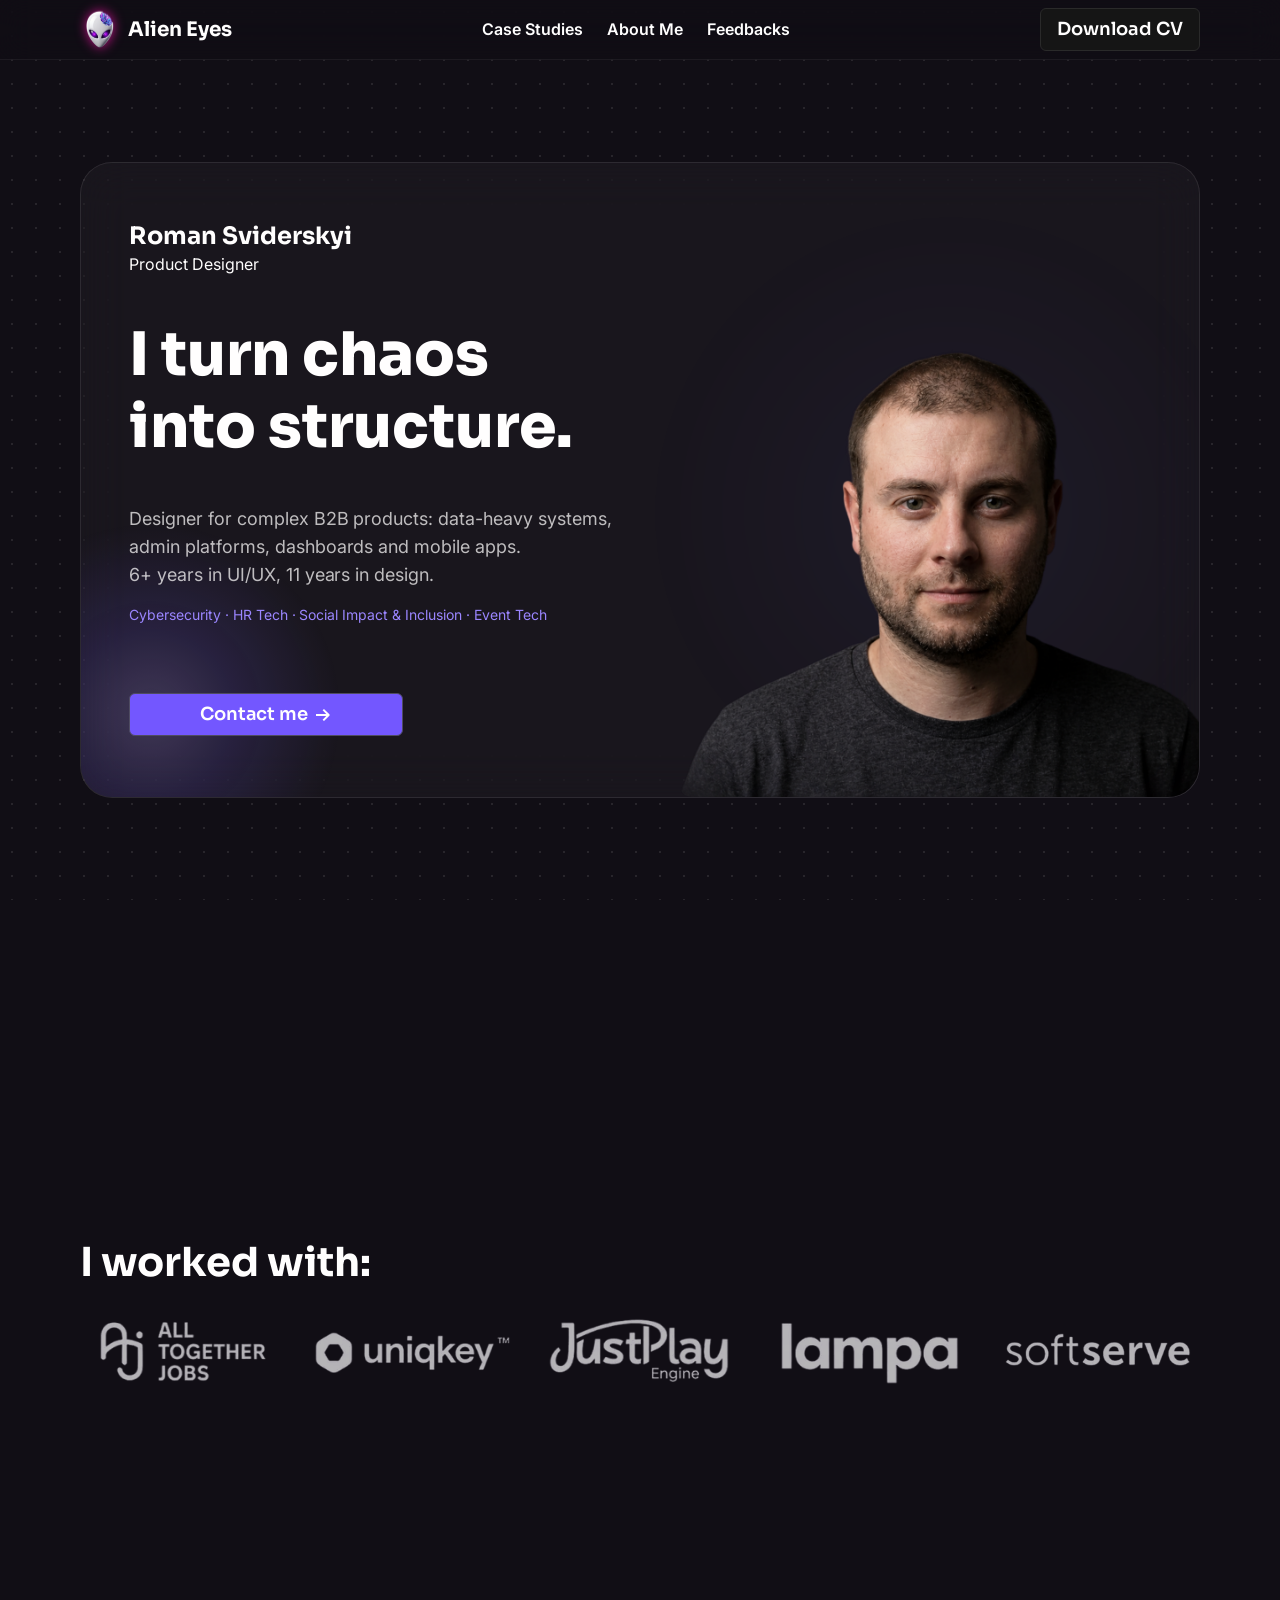
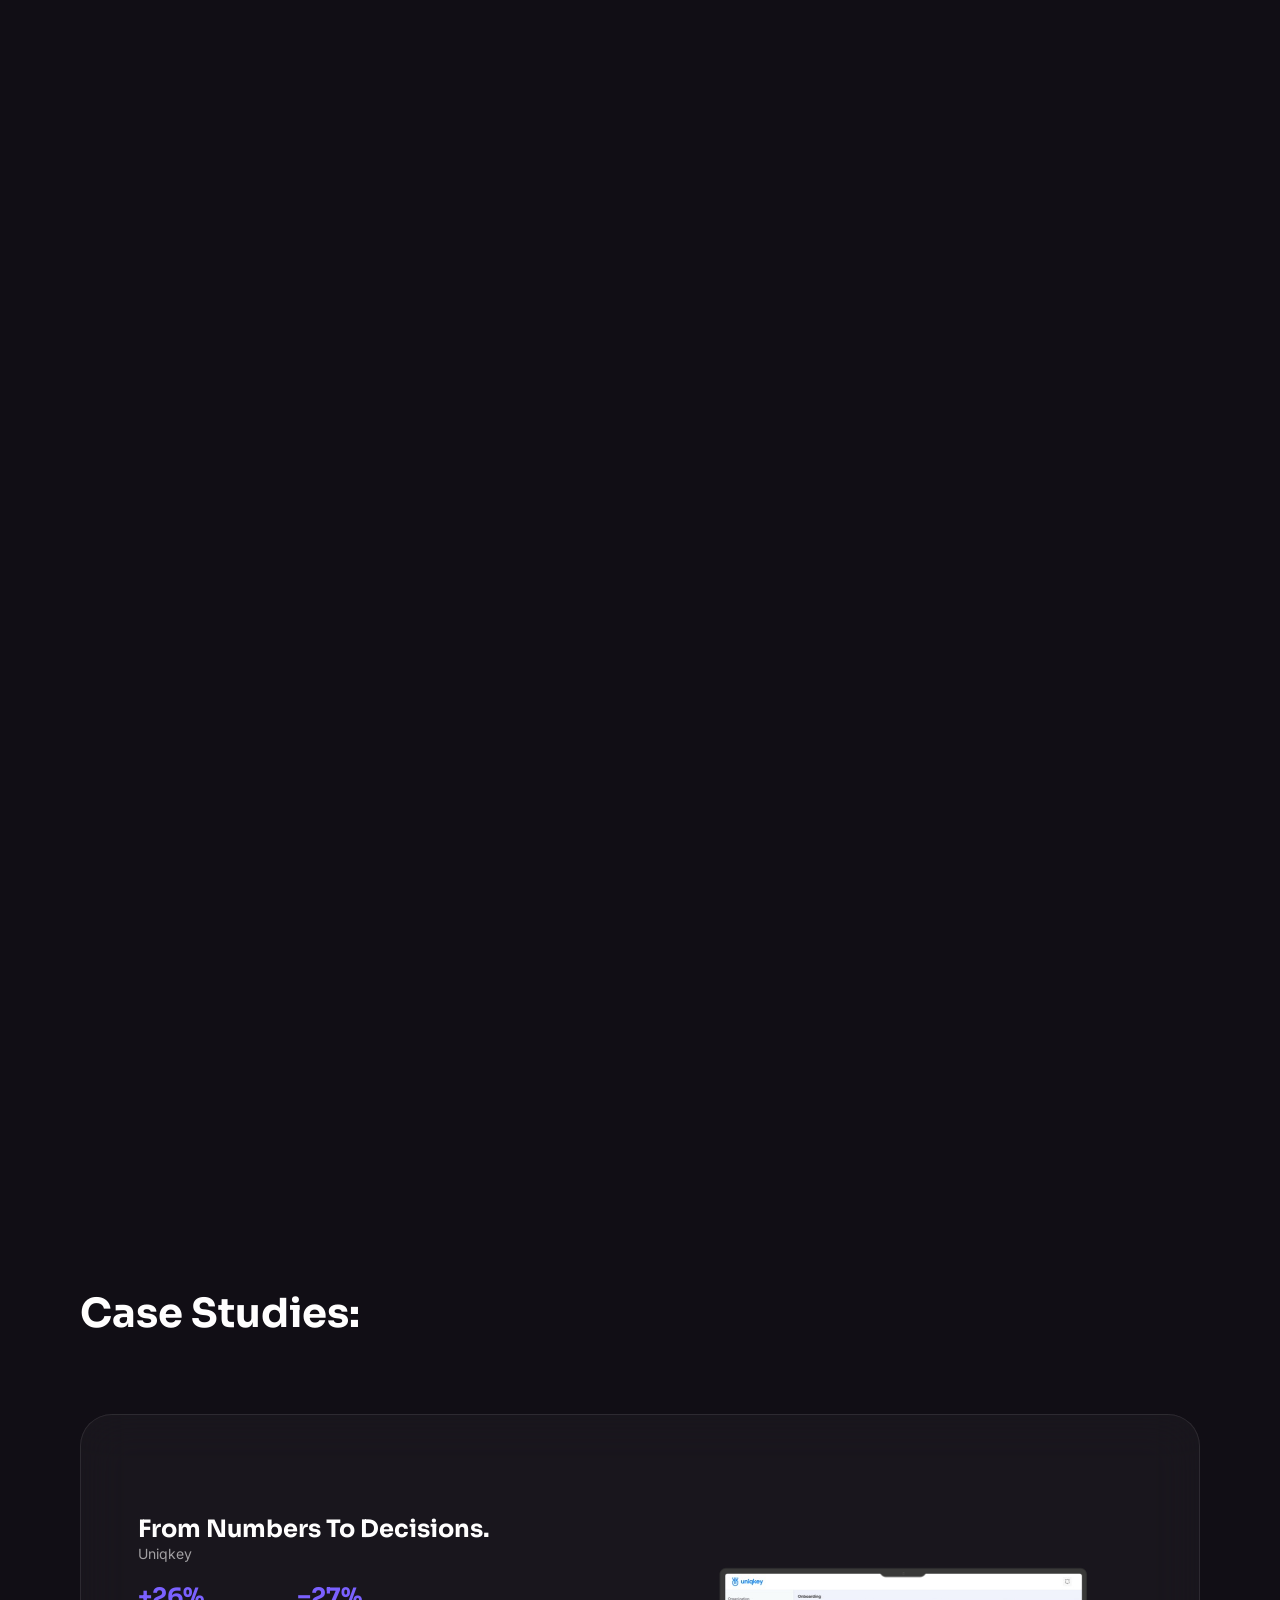
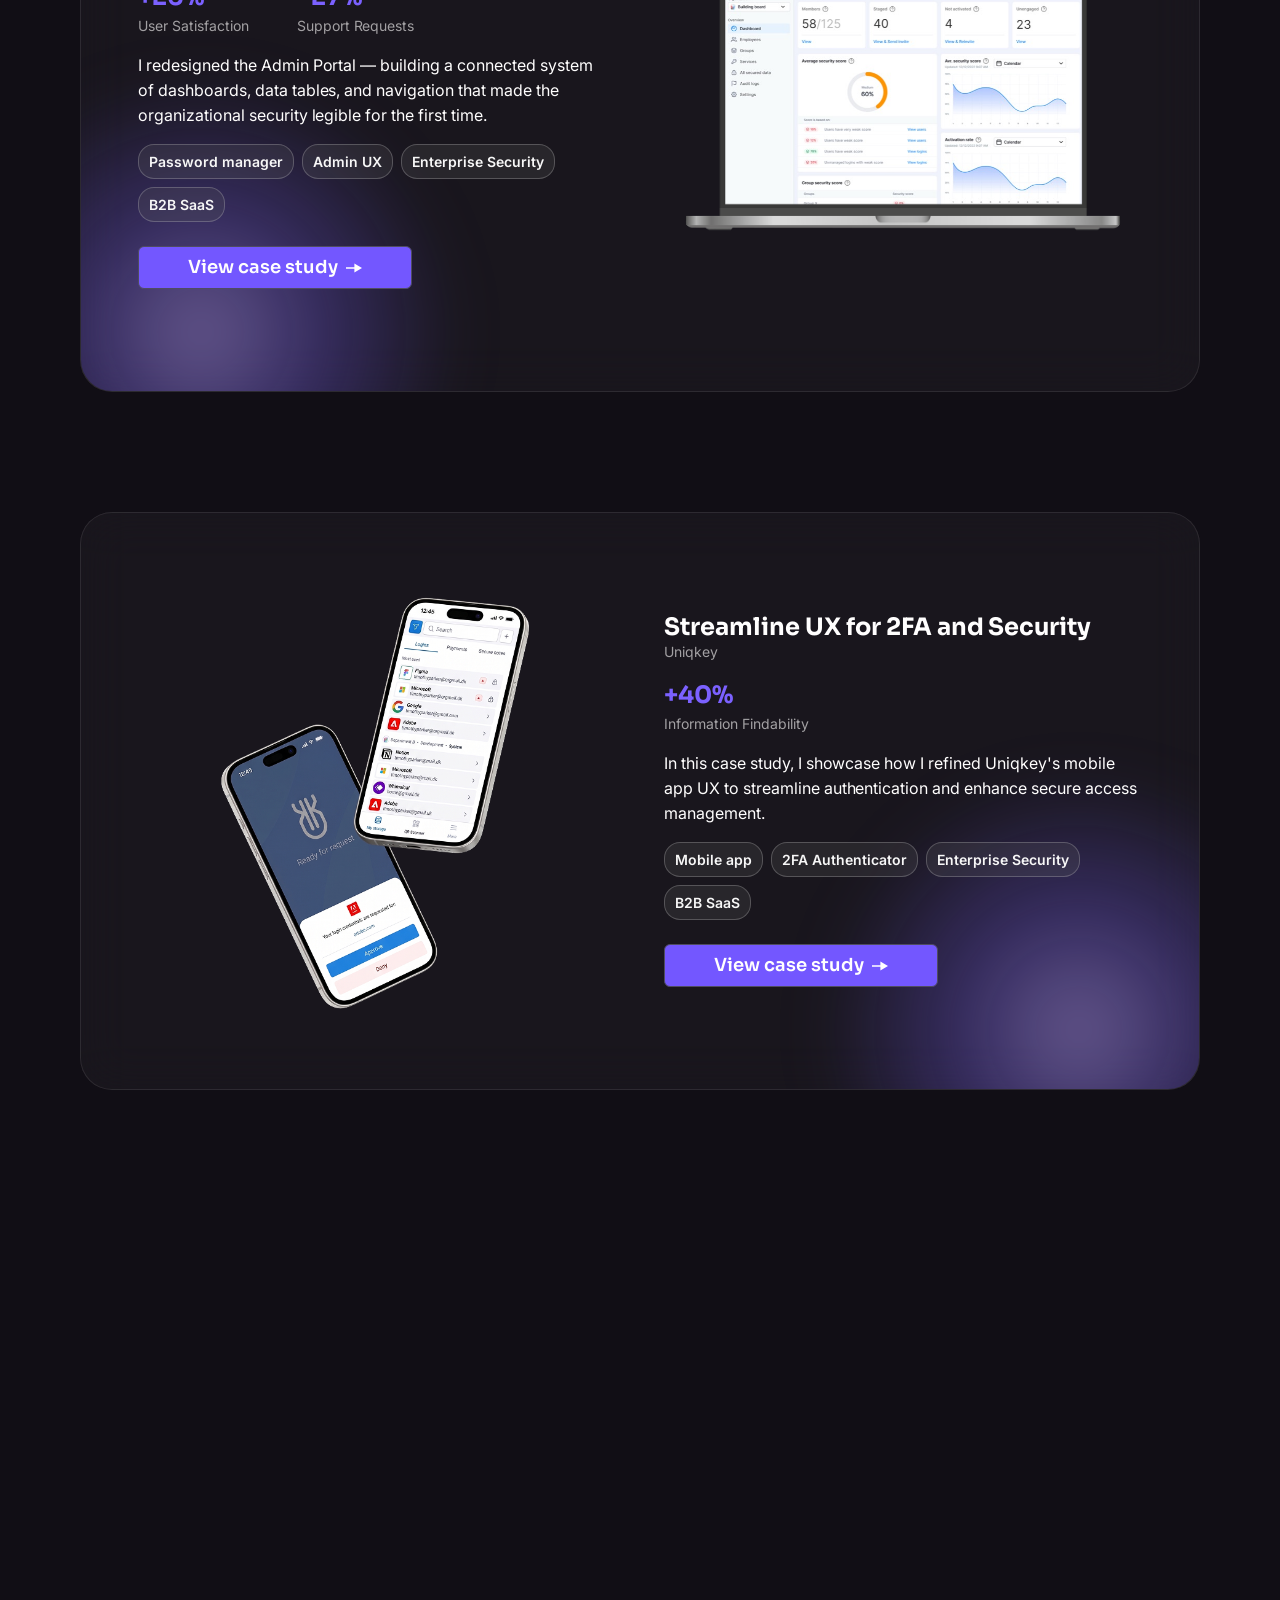
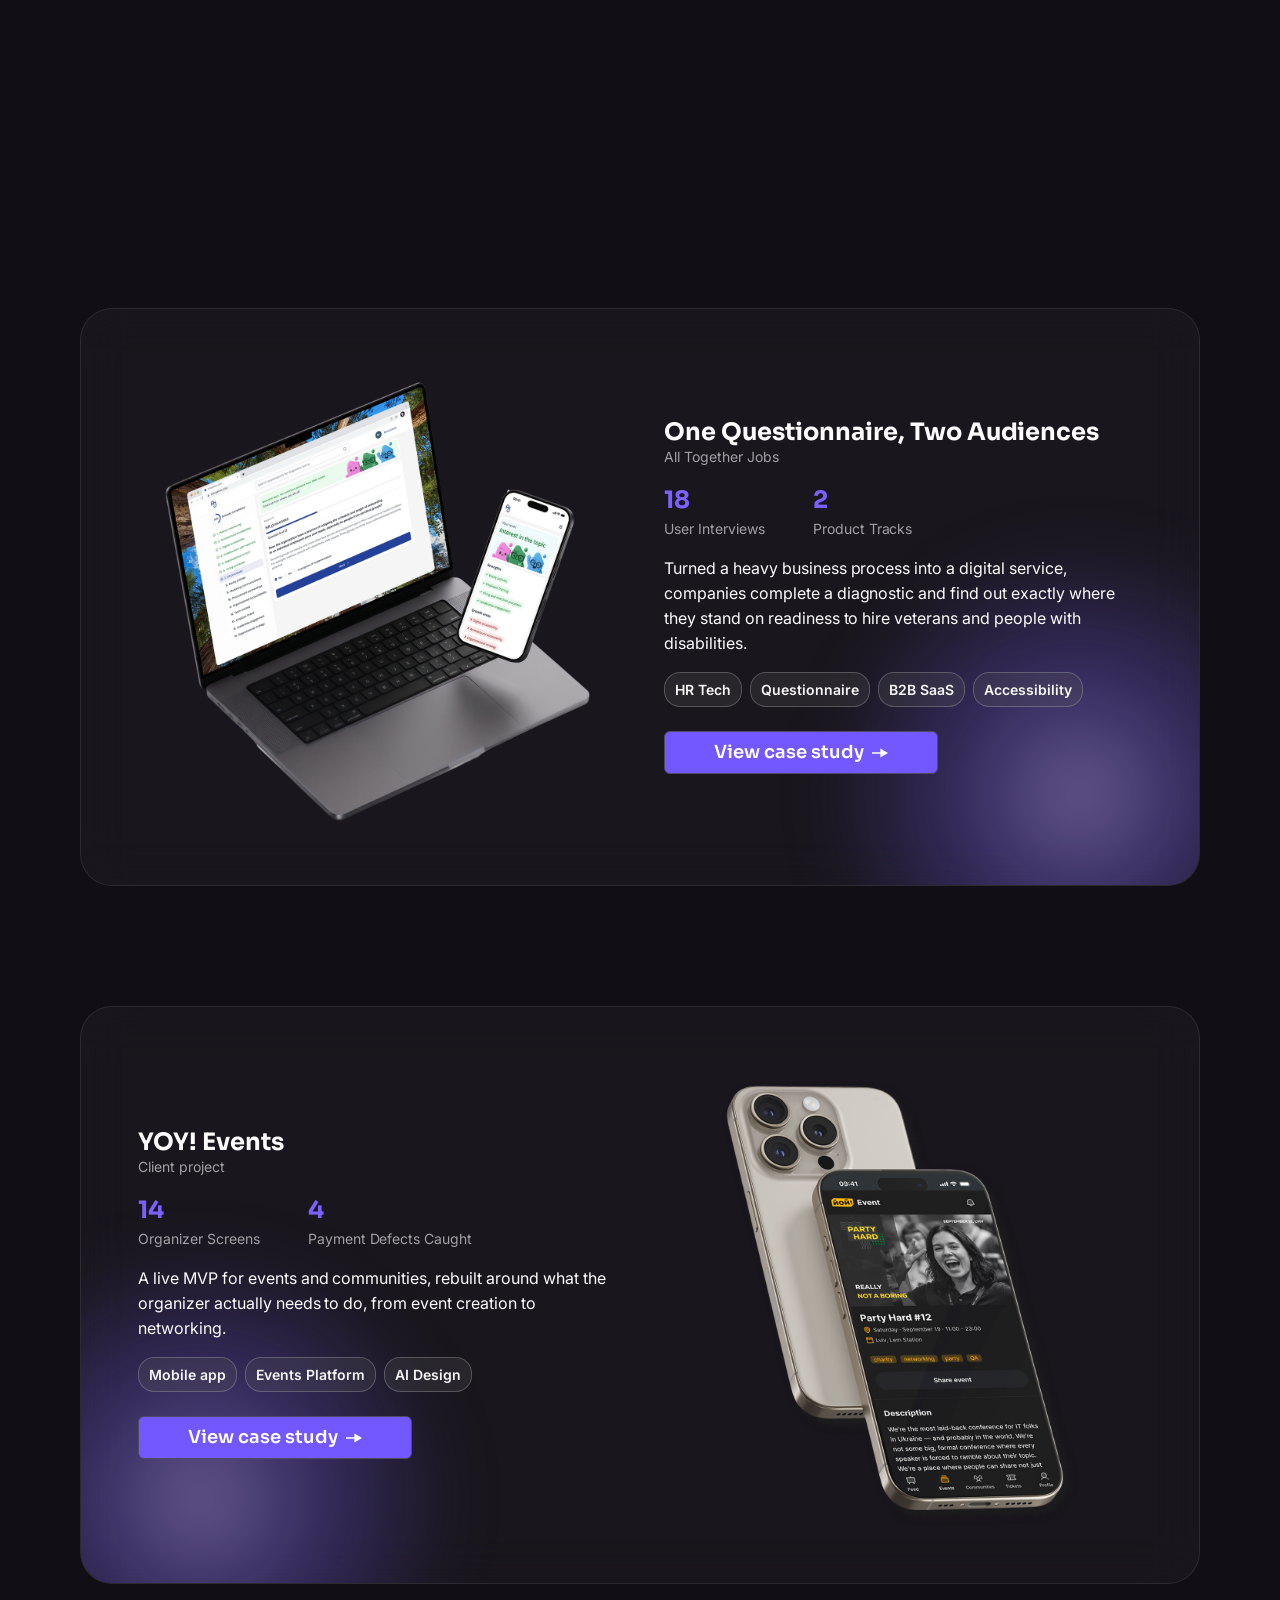
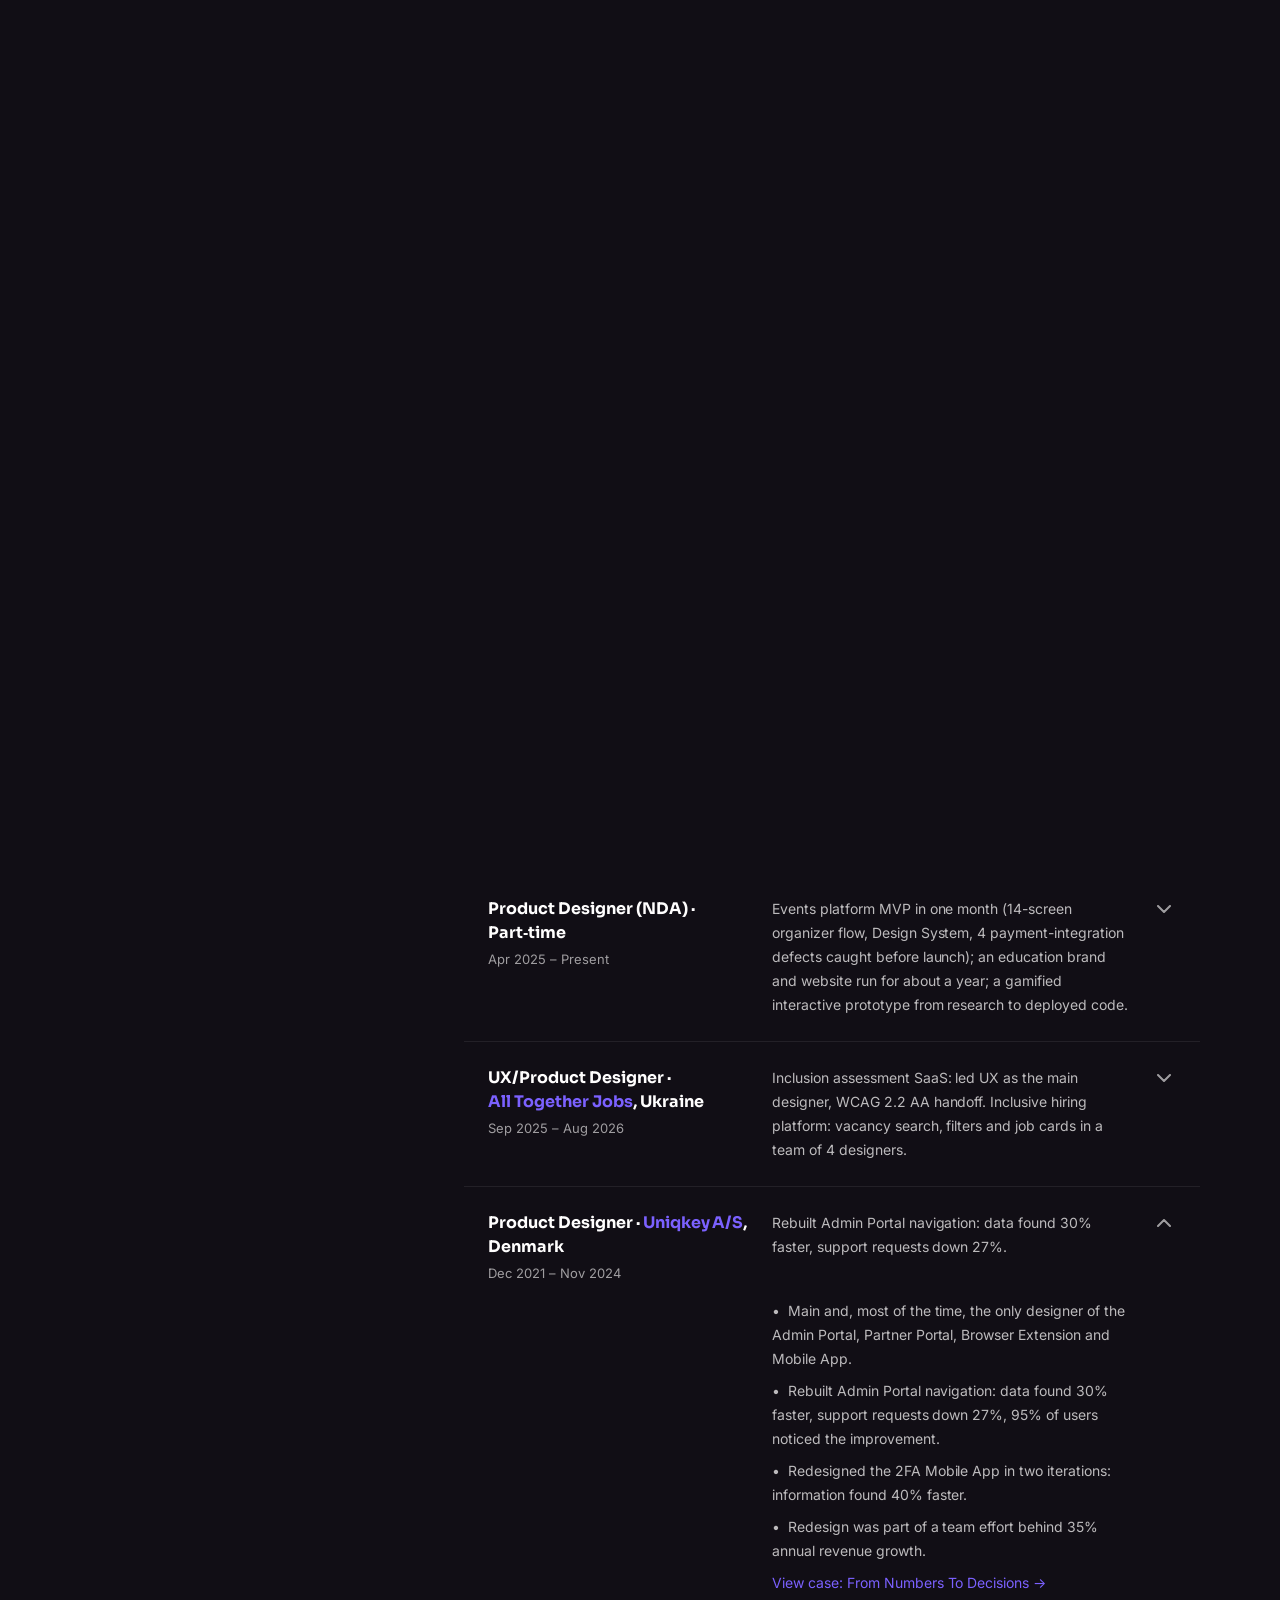
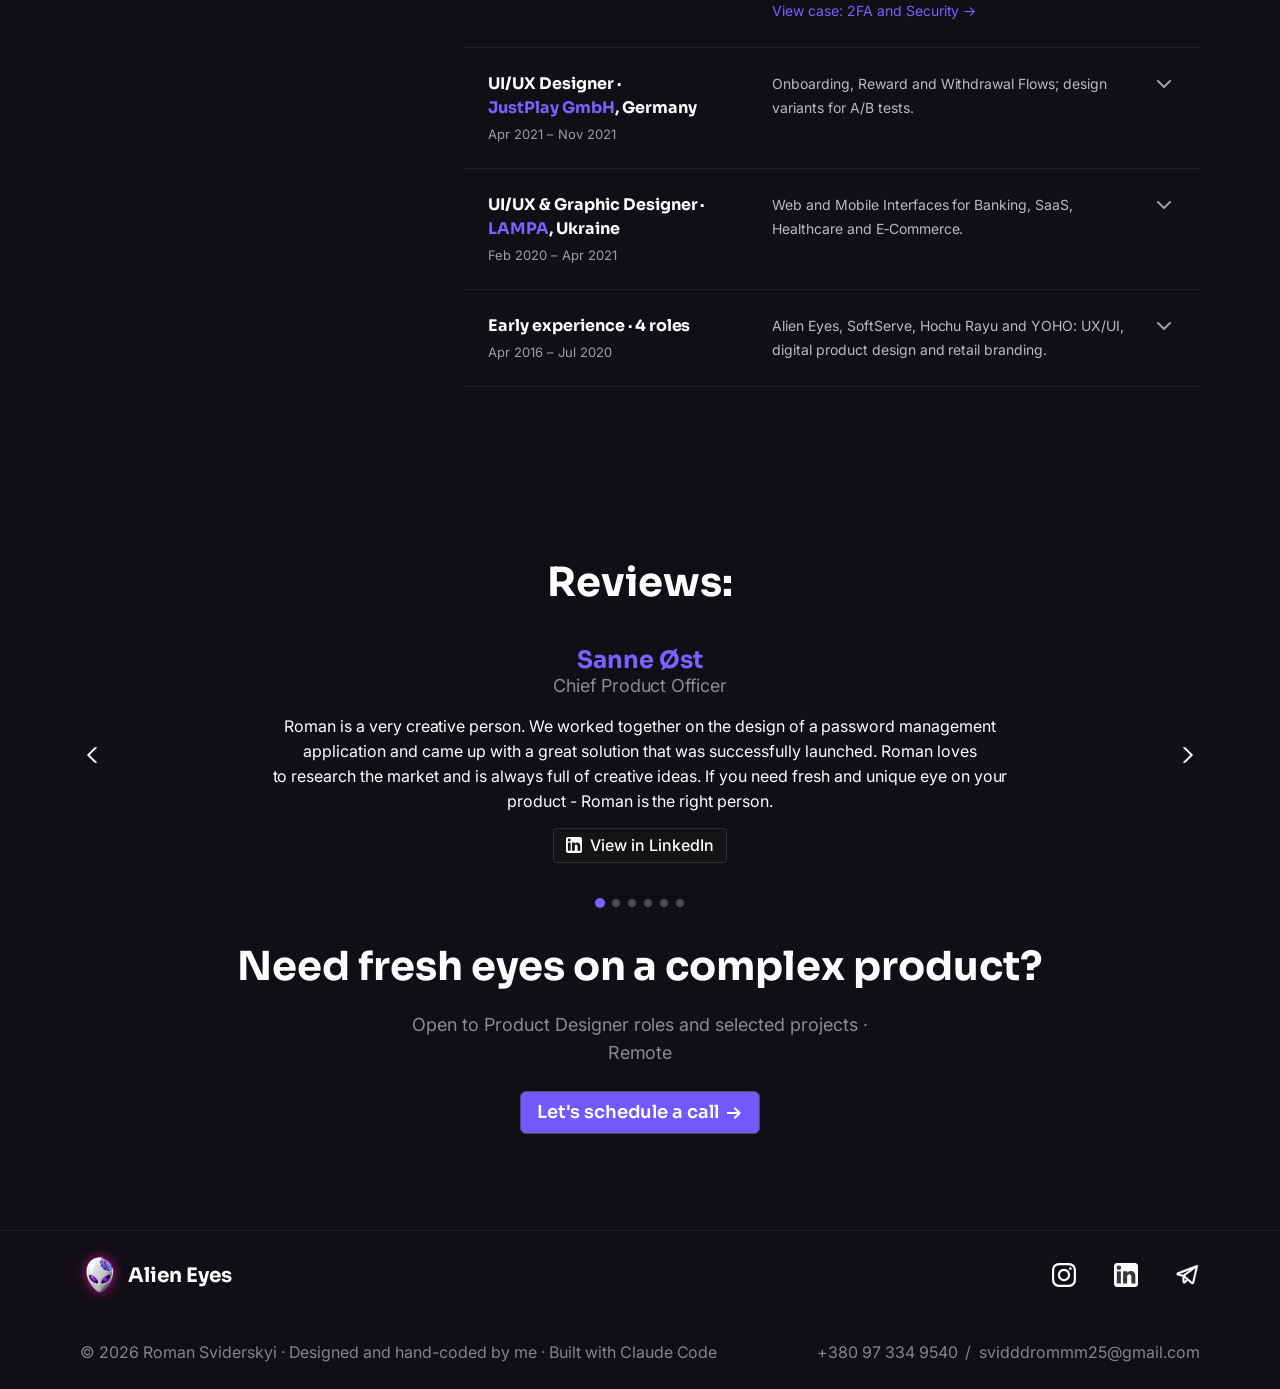
==== commit 9601feb1: "Home: Expertise without numbers; all case cards one height with centred content; metric labels capit" ====
--- a/index.html
+++ b/index.html
@@ -327,8 +327,8 @@
               <p class="case-card__company">Uniqkey</p>
             </div>
             <ul class="case-card__metrics">
-                <li class="case-card__metric"><span class="case-card__metric-value">+26%</span> <span class="case-card__metric-label">user satisfaction</span></li>
-                <li class="case-card__metric"><span class="case-card__metric-value">−27%</span> <span class="case-card__metric-label">support requests</span></li>
+                <li class="case-card__metric"><span class="case-card__metric-value">+26%</span> <span class="case-card__metric-label">User Satisfaction</span></li>
+                <li class="case-card__metric"><span class="case-card__metric-value">−27%</span> <span class="case-card__metric-label">Support Requests</span></li>
             </ul>
             <!-- CONTENT: HOME-CASE-UNIQKEY-DESC-01 | Case study description | editable with approval -->
             <p class="body-main case-card__description">
@@ -386,7 +386,7 @@
               <p class="case-card__company">Uniqkey</p>
             </div>
             <ul class="case-card__metrics">
-                <li class="case-card__metric"><span class="case-card__metric-value">+40%</span> <span class="case-card__metric-label">information findability</span></li>
+                <li class="case-card__metric"><span class="case-card__metric-value">+40%</span> <span class="case-card__metric-label">Information Findability</span></li>
             </ul>
             <p class="body-main case-card__description">
               In this case study, I showcase how I refined Uniqkey's mobile app UX to
@@ -435,8 +435,8 @@
               <p class="case-card__company">All Together Jobs</p>
             </div>
             <ul class="case-card__metrics">
-                <li class="case-card__metric"><span class="case-card__metric-value">10</span> <span class="case-card__metric-label">in-depth interviews</span></li>
-                <li class="case-card__metric"><span class="case-card__metric-value">16</span> <span class="case-card__metric-label">core user flows</span></li>
+                <li class="case-card__metric"><span class="case-card__metric-value">10</span> <span class="case-card__metric-label">In-Depth Interviews</span></li>
+                <li class="case-card__metric"><span class="case-card__metric-value">16</span> <span class="case-card__metric-label">Core User Flows</span></li>
             </ul>
             <!-- CONTENT: HOME-CASE-ATJ-DESC-01 | Case study description | editable with approval -->
             <p class="body-main case-card__description">
@@ -491,8 +491,8 @@
               <p class="case-card__company">All Together Jobs</p>
             </div>
             <ul class="case-card__metrics">
-                <li class="case-card__metric"><span class="case-card__metric-value">18</span> <span class="case-card__metric-label">user interviews</span></li>
-                <li class="case-card__metric"><span class="case-card__metric-value">2</span> <span class="case-card__metric-label">product tracks</span></li>
+                <li class="case-card__metric"><span class="case-card__metric-value">18</span> <span class="case-card__metric-label">User Interviews</span></li>
+                <li class="case-card__metric"><span class="case-card__metric-value">2</span> <span class="case-card__metric-label">Product Tracks</span></li>
             </ul>
             <!-- CONTENT: HOME-CASE-ATJ2-DESC-01 | Case study description | editable with approval -->
             <p class="body-main case-card__description">
@@ -549,8 +549,8 @@
               <p class="case-card__company">Client project</p>
             </div>
             <ul class="case-card__metrics">
-                <li class="case-card__metric"><span class="case-card__metric-value">14</span> <span class="case-card__metric-label">organizer screens</span></li>
-                <li class="case-card__metric"><span class="case-card__metric-value">4</span> <span class="case-card__metric-label">payment defects caught</span></li>
+                <li class="case-card__metric"><span class="case-card__metric-value">14</span> <span class="case-card__metric-label">Organizer Screens</span></li>
+                <li class="case-card__metric"><span class="case-card__metric-value">4</span> <span class="case-card__metric-label">Payment Defects Caught</span></li>
             </ul>
             <!-- CONTENT: HOME-CASE-YOY-DESC-01 | Case study description | editable with approval -->
             <p class="body-main case-card__description">
@@ -598,8 +598,8 @@
               <p class="case-card__company">Pet project</p>
             </div>
             <ul class="case-card__metrics">
-                <li class="case-card__metric"><span class="case-card__metric-value">29</span> <span class="case-card__metric-label">design system components</span></li>
-                <li class="case-card__metric"><span class="case-card__metric-value">3</span> <span class="case-card__metric-label">rider types</span></li>
+                <li class="case-card__metric"><span class="case-card__metric-value">29</span> <span class="case-card__metric-label">Design System Components</span></li>
+                <li class="case-card__metric"><span class="case-card__metric-value">3</span> <span class="case-card__metric-label">Rider Types</span></li>
             </ul>
             <!-- CONTENT: HOME-CASE-RIDI-DESC-01 | synced 2026-09-12 from case-ridi.html Hero | editable with approval -->
             <p class="body-main case-card__description">
--- a/css/nav.css
+++ b/css/nav.css
@@ -474,15 +474,17 @@
 }
 
 /*
-  Cursor glow inside the Case Studies popup: the colours of the Home Glow sphere, a bit
+  Cursor glow inside the Case Studies and Feedbacks popups: the colours of the Home Glow sphere, a bit
   weaker (35% / 20%) so the text stays readable; clipped by the panel. Mouse only
   (js/card-motion.js creates and moves it), no tilt.
 */
-.nav-popup--cases {
+.nav-popup--cases,
+.nav-popup--feedbacks {
   isolation: isolate;
 }
 
-.nav-popup--cases > .hm-sphere--follow {
+.nav-popup--cases > .hm-sphere--follow,
+.nav-popup--feedbacks > .hm-sphere--follow {
   position: absolute;
   left: calc(50% - 260px);
   top: calc(50% - 260px);
@@ -499,12 +501,14 @@
   will-change: transform;
 }
 
-.nav-popup--cases.is-hovered > .hm-sphere--follow {
+.nav-popup--cases.is-hovered > .hm-sphere--follow,
+.nav-popup--feedbacks.is-hovered > .hm-sphere--follow {
   opacity: 1;
 }
 
 @media (prefers-reduced-motion: reduce) {
-  .nav-popup--cases > .hm-sphere--follow {
+  .nav-popup--cases > .hm-sphere--follow,
+  .nav-popup--feedbacks > .hm-sphere--follow {
     display: none;
   }
 }
@@ -572,6 +576,15 @@
   max-width: 900px;
 }
 
+/* under the cursor glow the name and the role need lighter colours to stay readable */
+.nav-popup__feedback .review-slide__name {
+  color: #b49cff;
+}
+
+.nav-popup__feedback .review-slide__role {
+  color: #bdbdbd;
+}
+
 /* ---------- Contact popup ---------- */
 /* Added 2026-09-15 — "Contact Me" now offers a real choice of channel
    (js/nav.js openContactPopup) instead of silently just being a
--- a/css/home.css
+++ b/css/home.css
@@ -1458,27 +1458,6 @@
   }
 }
 
-/*
-  Smooth sliding, opt-in only (see js/reviews.js autoScrollEnabled) —
-  the shared carousel markup/behavior stays instant-swap everywhere else.
-*/
-.reviews-carousel[data-auto-scroll] .review-slide,
-.reviews-carousel[data-case-reviews] .review-slide {
-  transition: opacity 0.4s ease, transform 0.4s ease;
-}
-
-.reviews-carousel[data-auto-scroll] .review-slide.is-transitioning,
-.reviews-carousel[data-case-reviews] .review-slide.is-transitioning {
-  opacity: 0;
-  transform: translateX(-16px);
-}
-
-@media (prefers-reduced-motion: reduce) {
-  .reviews-carousel[data-case-reviews] .review-slide {
-    transition: none;
-  }
-}
-
 .review-slide__link {
   display: inline-flex;
   align-items: center;
--- a/css/home-v2.css
+++ b/css/home-v2.css
@@ -27,13 +27,15 @@
   background-color: var(--hm-bg);
 }
 
-/* ---------- dot grid: only behind Case Studies and Experience (Figma 1134:784) ---------- */
+/* ---------- dot grid: behind Case Studies and Experience (Figma 1134:784), plus the hero as a test ---------- */
 
 /*
   One fixed layer for the whole viewport (it stays put while scrolling), shown only behind
-  #case-studies and #experience: every other block of the page covers it with the page
-  colour itself, which looks like no background at all. Not done by clipping the layer per
-  section (clip-path), because then the glass cards can no longer blur the dots under them.
+  #case-studies, #experience and, as a test (Roman, 2026-11-26), the hero: to undo the test,
+  add .page-home .hero-section back to the list of covered blocks below. Every other block of
+  the page covers it with the page colour itself, which looks like no background at all. Not
+  done by clipping the layer per section (clip-path), because then the glass cards can no
+  longer blur the dots under them.
 */
 .page-home::before {
   content: "";
@@ -46,7 +48,6 @@
   background-size: 24px 24px;
 }
 
-.page-home .hero-section,
 .page-home .logos-section,
 .page-home .expertise-section,
 .page-home #feedbacks {
@@ -238,7 +239,6 @@
 
 .page-home .expertise-grid {
   position: relative;
-  counter-reset: hm-ex;
 }
 
 @media (min-width: 1024px) {
@@ -281,8 +281,8 @@
 
 .page-home .expertise-item {
   position: relative;
-  counter-increment: hm-ex;
-  padding: 20px;
+  justify-content: center; /* equal-height blocks, content in the middle */
+  padding: 24px 20px;
   border: 1px solid transparent;
   border-radius: 20px;
   gap: 12px;
@@ -295,26 +295,12 @@
   opacity: 0.65;
 }
 
-.page-home .expertise-item::before {
-  content: counter(hm-ex, decimal-leading-zero);
-  font-family: var(--font-body);
-  font-size: 13px;
-  line-height: 18px;
-  letter-spacing: 0.08em;
-  color: rgba(255, 254, 254, 0.7);
-  margin-bottom: 0;
-}
-
 .page-home .expertise-item:first-child {
   opacity: 1;
   border-color: rgba(123, 97, 255, 0.35);
   background: linear-gradient(135deg, rgba(123, 97, 255, 0.22), rgba(123, 97, 255, 0.02) 90%);
 }
 
-.page-home .expertise-item:first-child::before {
-  color: var(--hm-accent);
-}
-
 /* ---------- Case Studies: 1200 wide, 120px between, a sphere in each card's corner ---------- */
 
 .page-home #case-studies {
@@ -323,50 +309,79 @@
   padding-bottom: 40px;
 }
 
+/* the heading sits in the same grid as the cards: its space to the first card is written
+   as a margin on top of the grid's gap */
 .page-home .case-studies-heading {
-  margin-bottom: 48px;
-}
-
-@media (min-width: 1024px) {
-  .page-home .case-studies-heading {
-    margin-bottom: 120px;
-  }
+  margin-bottom: 0;
+}
+
+/*
+  All six cards have one height, the tallest one's (grid rows of equal size), and each
+  card's content sits on its middle line.
+*/
+.page-home #case-studies {
+  display: grid;
+  grid-template-columns: minmax(0, 1fr);
+  grid-template-rows: auto;
+  grid-auto-rows: 1fr;
+  --hm-card-gap: 48px;
+  row-gap: var(--hm-card-gap);
+  align-content: start;
+}
+
+@media (min-width: 1024px) {
+  .page-home #case-studies {
+    --hm-card-gap: 120px;
+  }
+}
+
+.page-home #case-studies > .home-col,
+.page-home #case-studies > .case-card {
+  width: 100%;
+  margin-inline: auto;
 }
 
 .page-home .case-card {
+  display: flex;
+  flex-direction: column;
   overflow: hidden;
-  padding: 0 16px;
+  padding: 0;
   margin-top: 0;
 }
 
+.page-home .case-card__link {
+  flex: 1;
+  align-content: center;
+}
+
 .page-home .case-card + .case-card {
-  margin-top: 48px;
-}
-
+  margin-top: 0;
+}
+
+/* the card's side air sits on the link, so the whole card stays clickable */
 @media (min-width: 768px) {
-  .page-home .case-card {
+  .page-home .case-card__link {
     padding-inline: 32px;
   }
 }
 
 @media (min-width: 1024px) {
-  .page-home .case-card {
-    padding-inline: 57px;
-  }
-
-  .page-home .case-card + .case-card {
-    margin-top: 120px;
-  }
 }
 
 .page-home .case-card__link {
   padding-block: 24px;
 }
 
+@media (max-width: 767px) {
+  .page-home .case-card__link {
+    padding-inline: 16px;
+  }
+}
+
 @media (min-width: 1024px) {
   .page-home .case-card__link {
     column-gap: 48px;
-    padding-block: 49px;
+    padding: 49px 57px;
   }
 }
 
--- a/css/home-scroll.css
+++ b/css/home-scroll.css
@@ -158,20 +158,12 @@
   transition: opacity 0.35s ease-out;
 }
 
-html.hm-slides .page-home .expertise-grid.has-active .expertise-item::before {
-  color: rgba(255, 254, 254, 0.7);
-}
-
 html.hm-slides .page-home .expertise-grid.has-active .expertise-item.is-active {
   opacity: 1;
 }
 
 html.hm-slides .page-home .expertise-grid.has-active .expertise-item.is-active::after {
   opacity: 1;
-}
-
-html.hm-slides .page-home .expertise-grid.has-active .expertise-item.is-active::before {
-  color: var(--hm-accent);
 }
 
 /* progress line: the track stays, the fill grows with the scroll */
@@ -201,7 +193,7 @@
 }
 
 html.hm-slides .page-home .case-studies-heading {
-  margin-bottom: 32px;
+  margin-bottom: calc(32px - var(--hm-card-gap));
 }
 
 html.hm-slides .page-home #case-studies .case-card {
@@ -217,7 +209,7 @@
 
 @media (max-height: 820px) {
   html.hm-slides .page-home .case-studies-heading {
-    margin-bottom: 20px;
+    margin-bottom: calc(20px - var(--hm-card-gap));
   }
 }
 
@@ -226,6 +218,12 @@
   html.hm-slides .page-home #case-studies .case-card__link {
     padding-block: 24px;
   }
+}
+
+/* while someone is opening rows, the end of Experience is not a stop: the page would follow
+   it down and pull the clicked row from under the cursor (js/home-scroll.js) */
+html.hm-slides .page-home .experience-section.is-exploring::after {
+  scroll-snap-align: none;
 }
 
 /* ---------- Experience: the heading stays, the list moves ---------- */
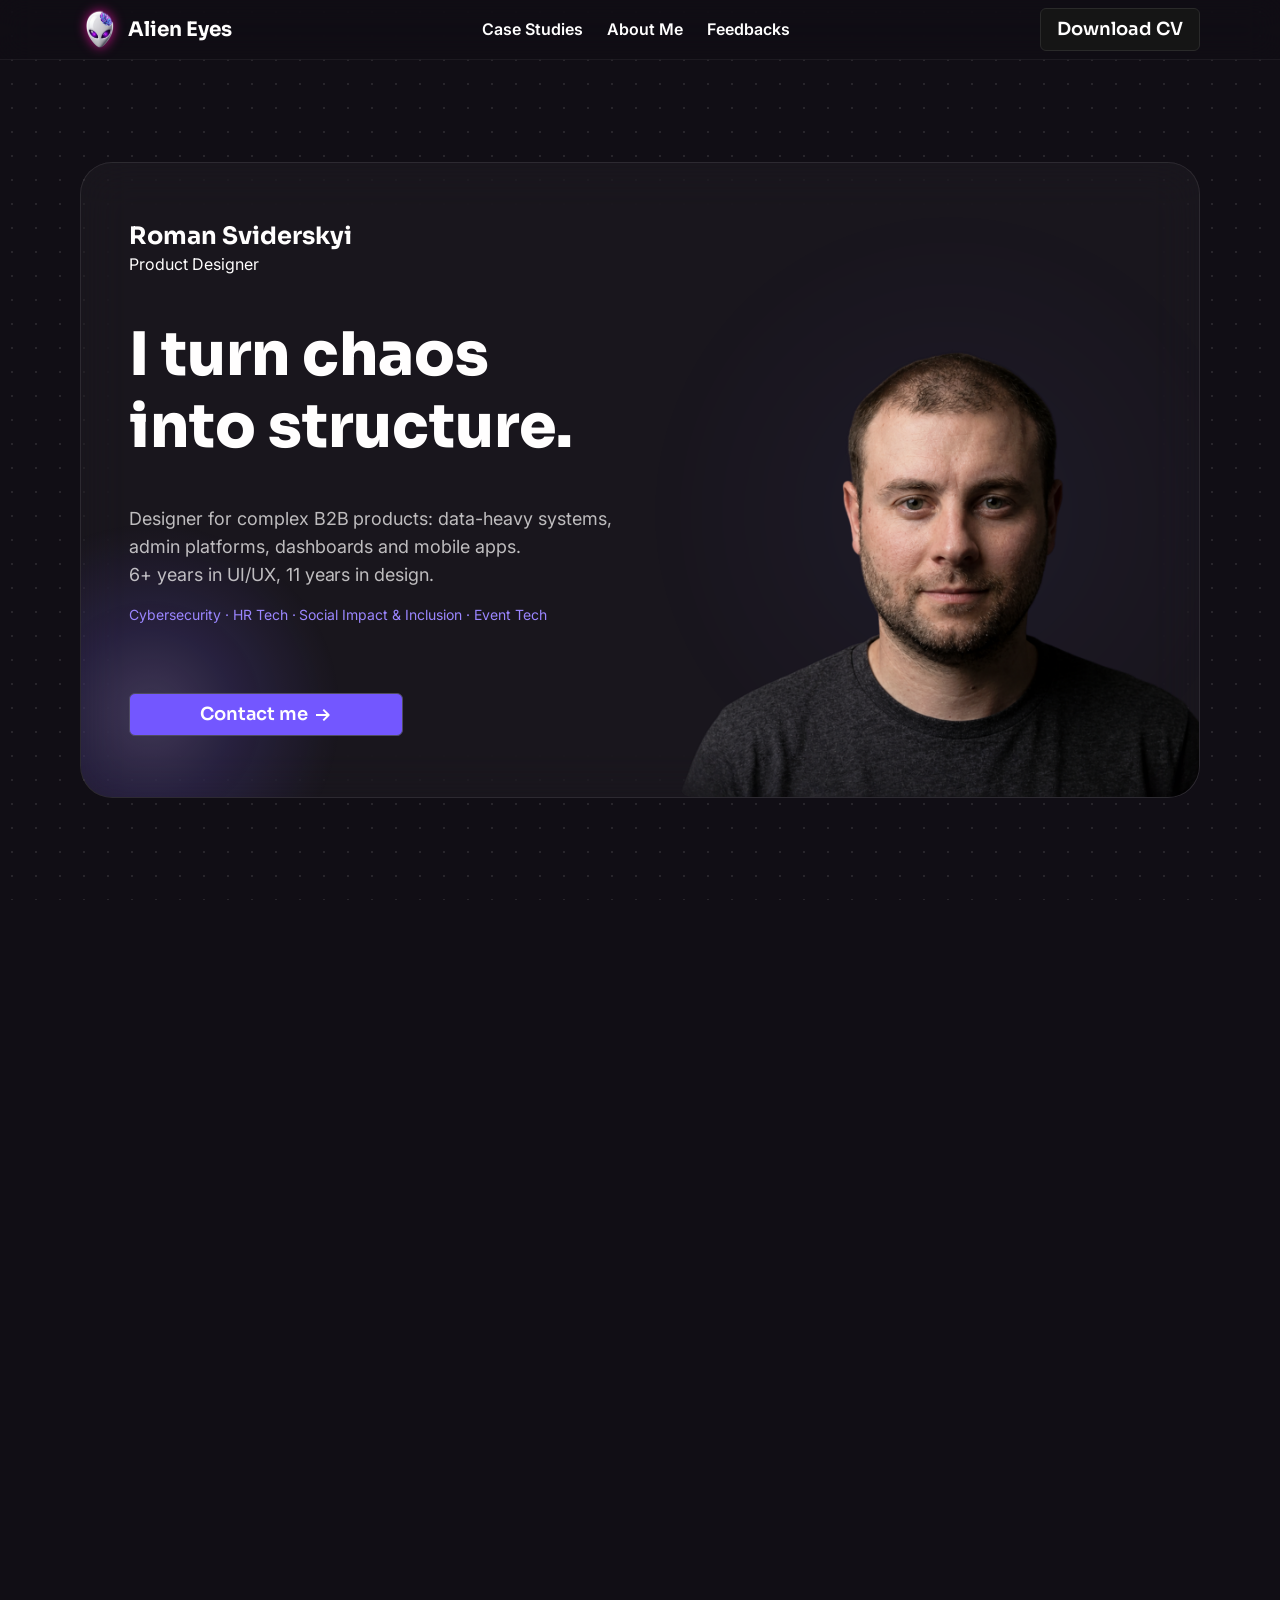
==== commit ee6dad9b: "Home: section titles slide in from the left, then logos and Expertise blocks pop up one by one; the " ====
--- a/index.html
+++ b/index.html
@@ -598,7 +598,6 @@
               <p class="case-card__company">Pet project</p>
             </div>
             <ul class="case-card__metrics">
-                <li class="case-card__metric"><span class="case-card__metric-value">29</span> <span class="case-card__metric-label">Design System Components</span></li>
                 <li class="case-card__metric"><span class="case-card__metric-value">3</span> <span class="case-card__metric-label">Rider Types</span></li>
             </ul>
             <!-- CONTENT: HOME-CASE-RIDI-DESC-01 | synced 2026-09-12 from case-ridi.html Hero | editable with approval -->
@@ -775,6 +774,7 @@
 
     <script src="js/nav.js"></script>
     <script src="js/reviews.js"></script>
+    <script src="js/home-enter.js"></script>
     <script src="js/reveal.js"></script>
     <script src="js/experience-accordion.js"></script>
     <script src="js/hero-stars.js"></script>
--- a/css/home-v2.css
+++ b/css/home-v2.css
@@ -536,3 +536,15 @@
     justify-content: center;
   }
 }
+
+/* waiting for its entrance (js/home-enter.js) */
+.page-home .he-wait,
+.page-home .expertise-grid .expertise-item.he-wait {
+  opacity: 0 !important;
+}
+
+.page-home .he-wait,
+.page-home .he-enter,
+html.hm-slides .page-home .expertise-grid.has-active .expertise-item.he-enter {
+  transition: none !important;
+}
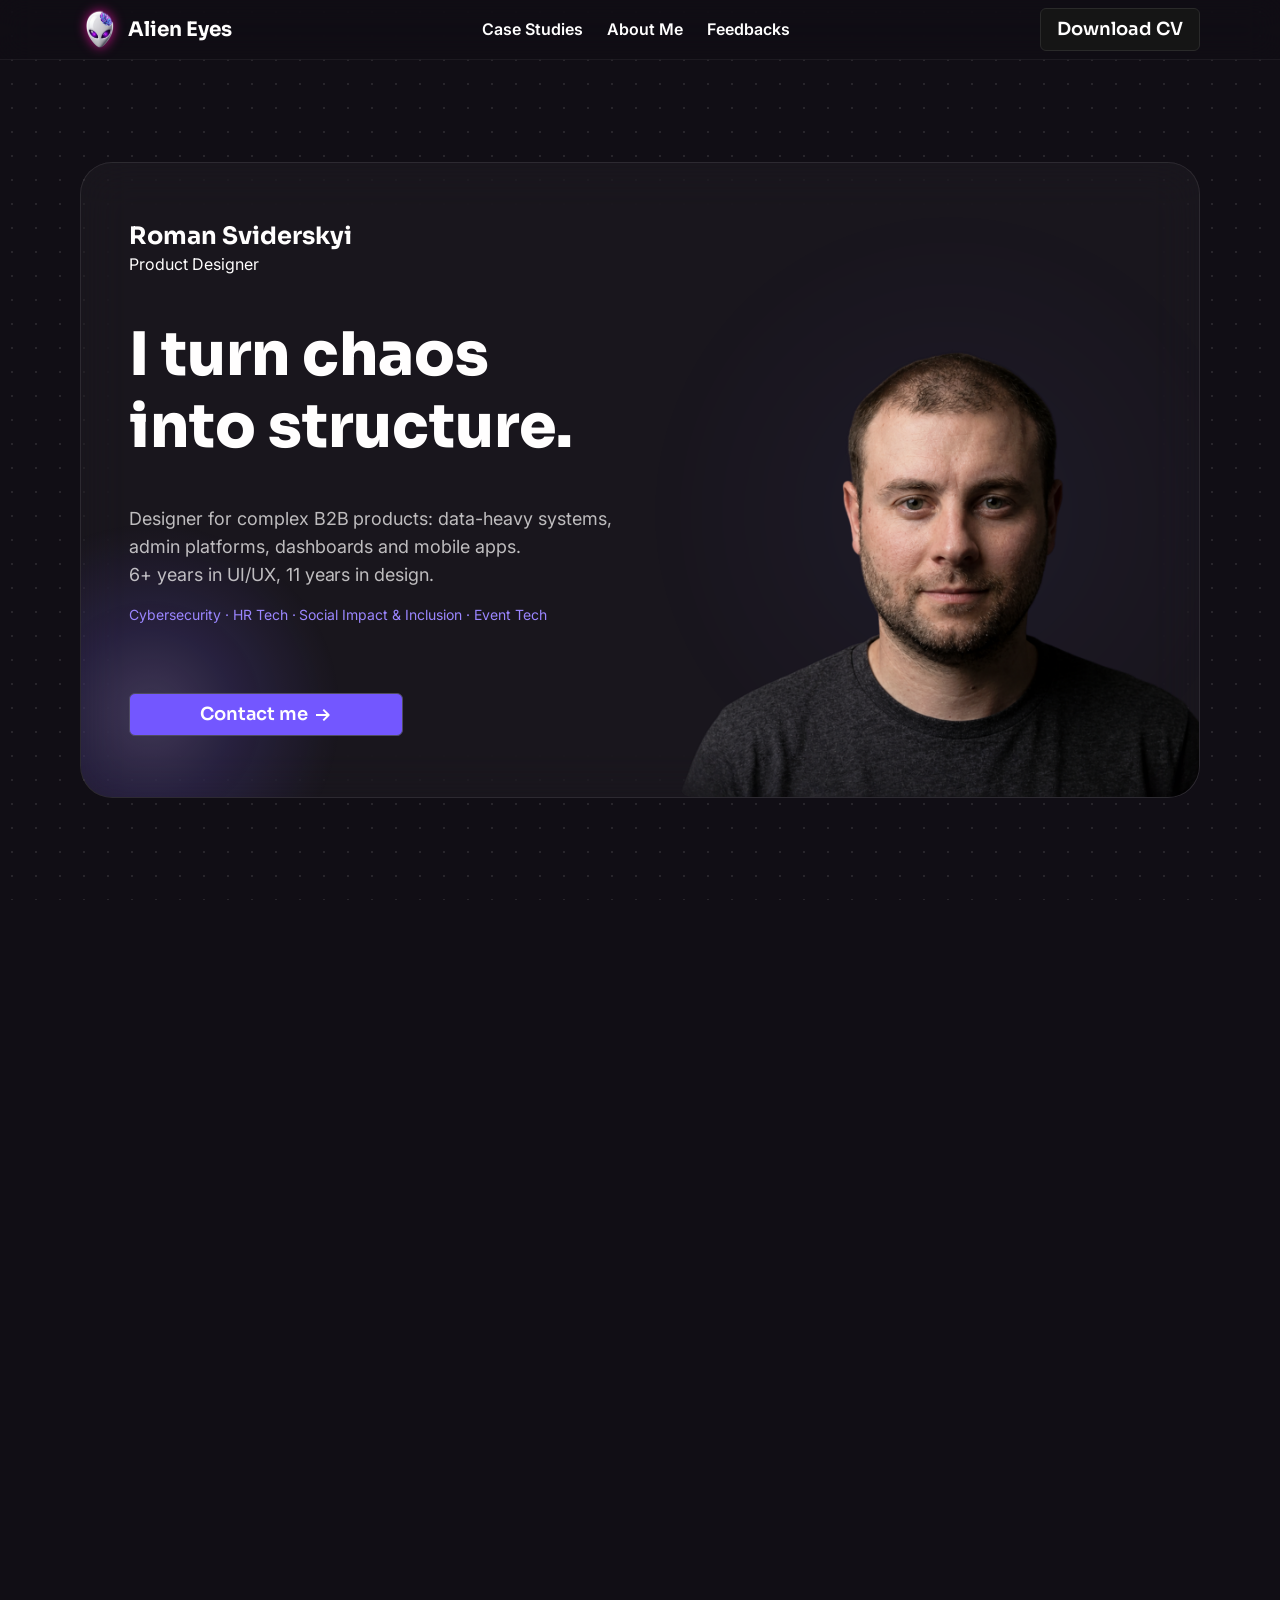
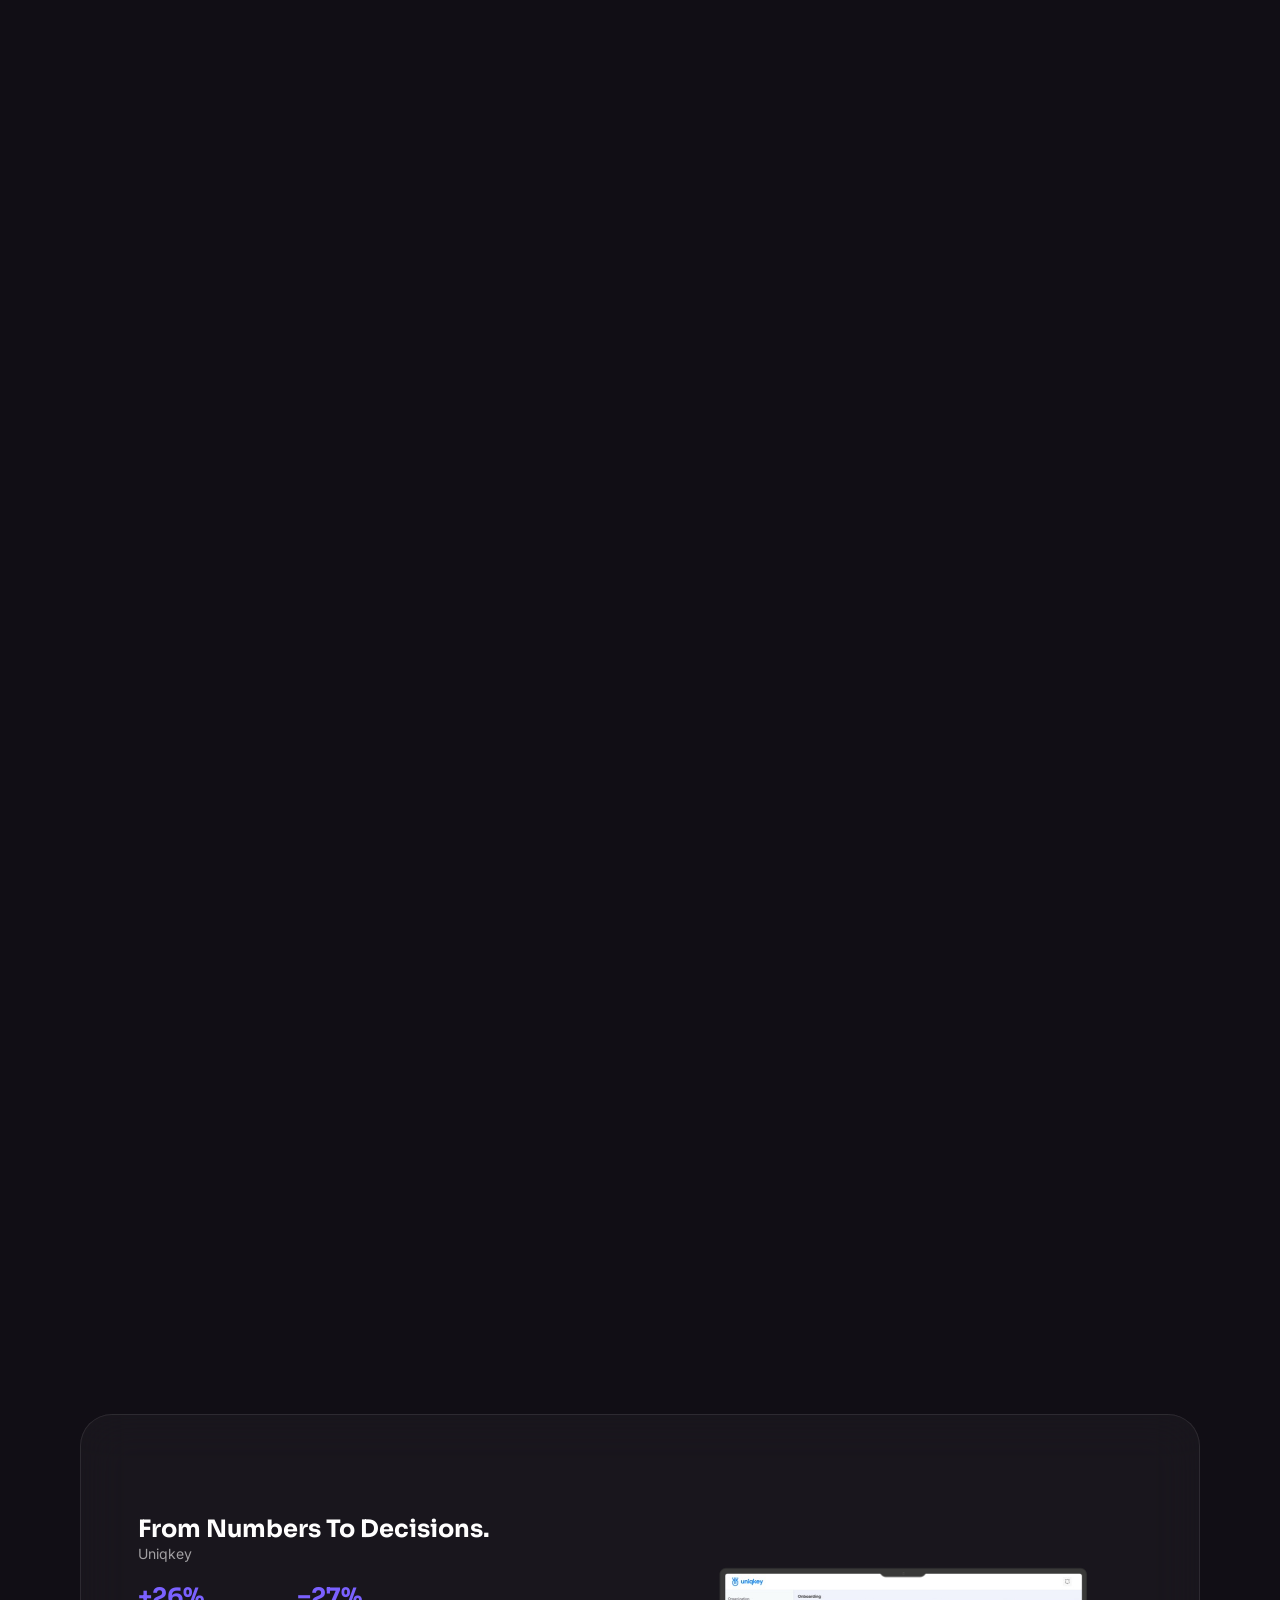
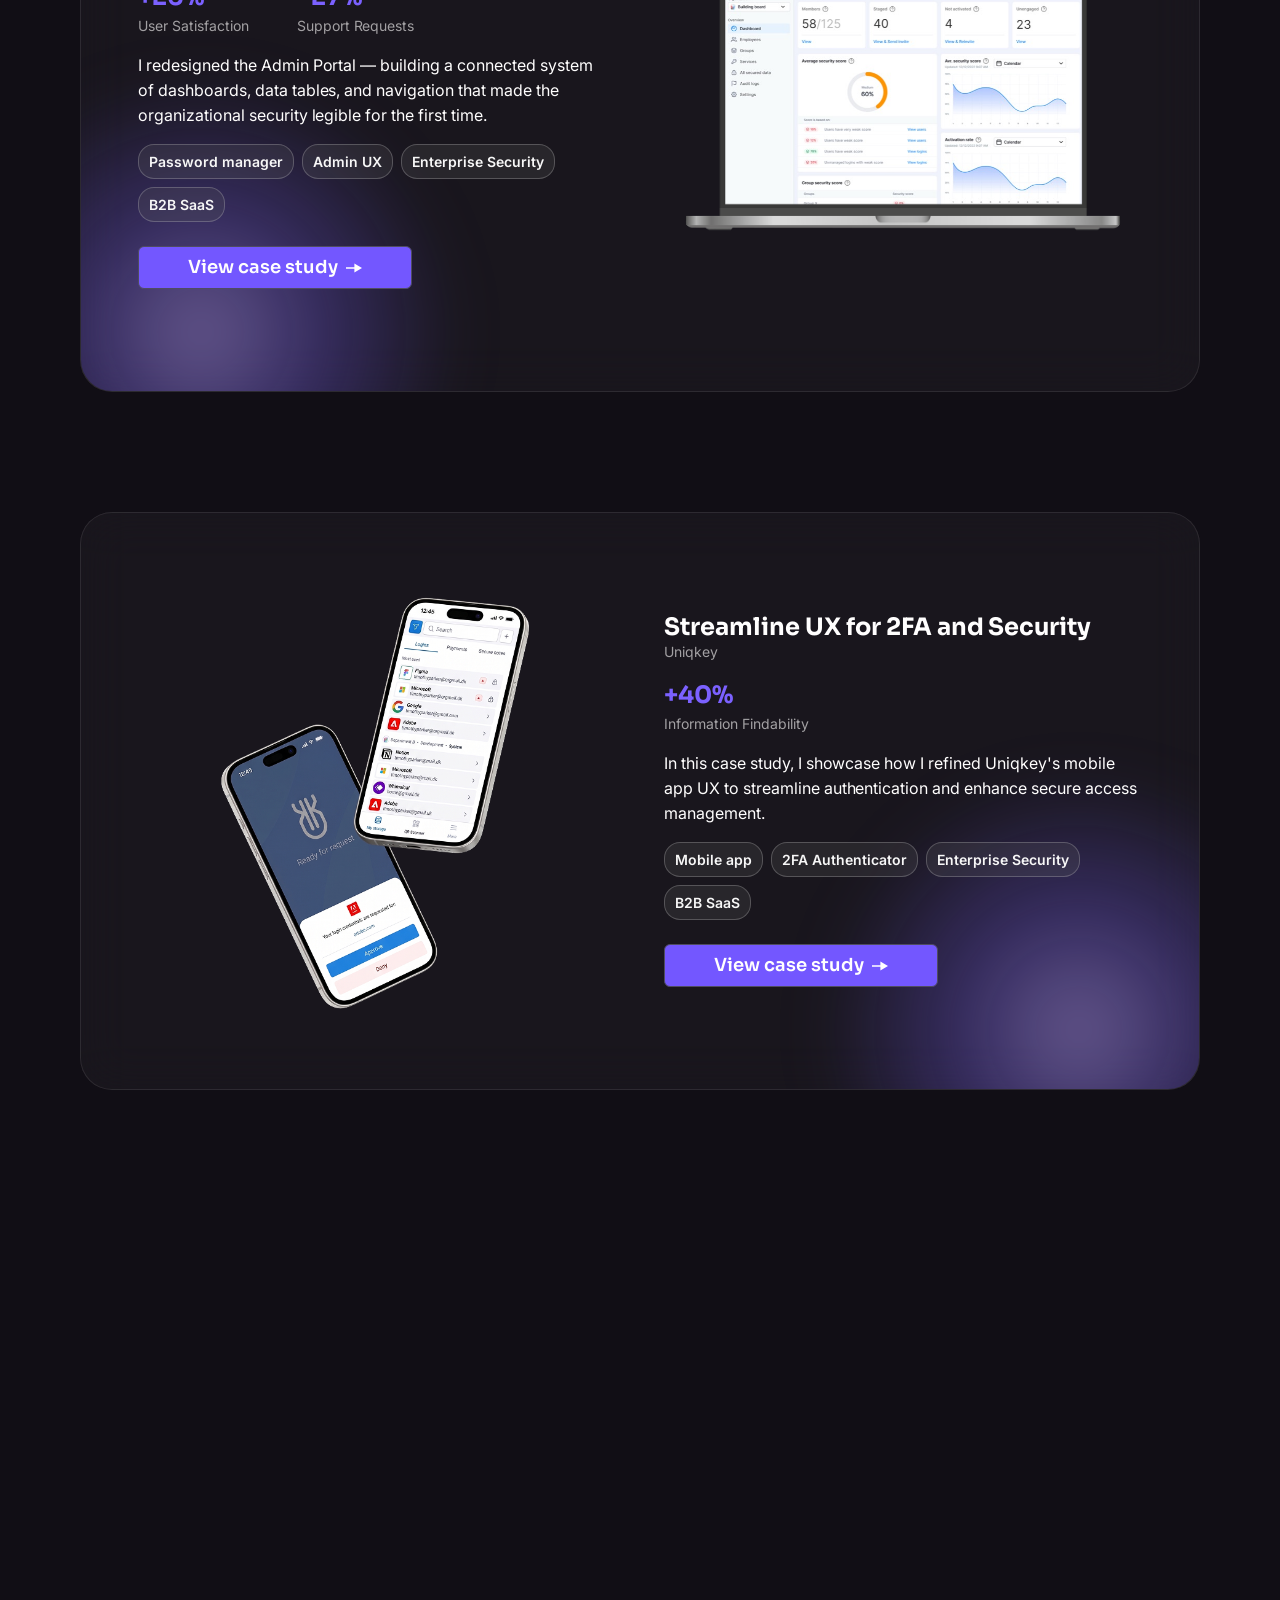
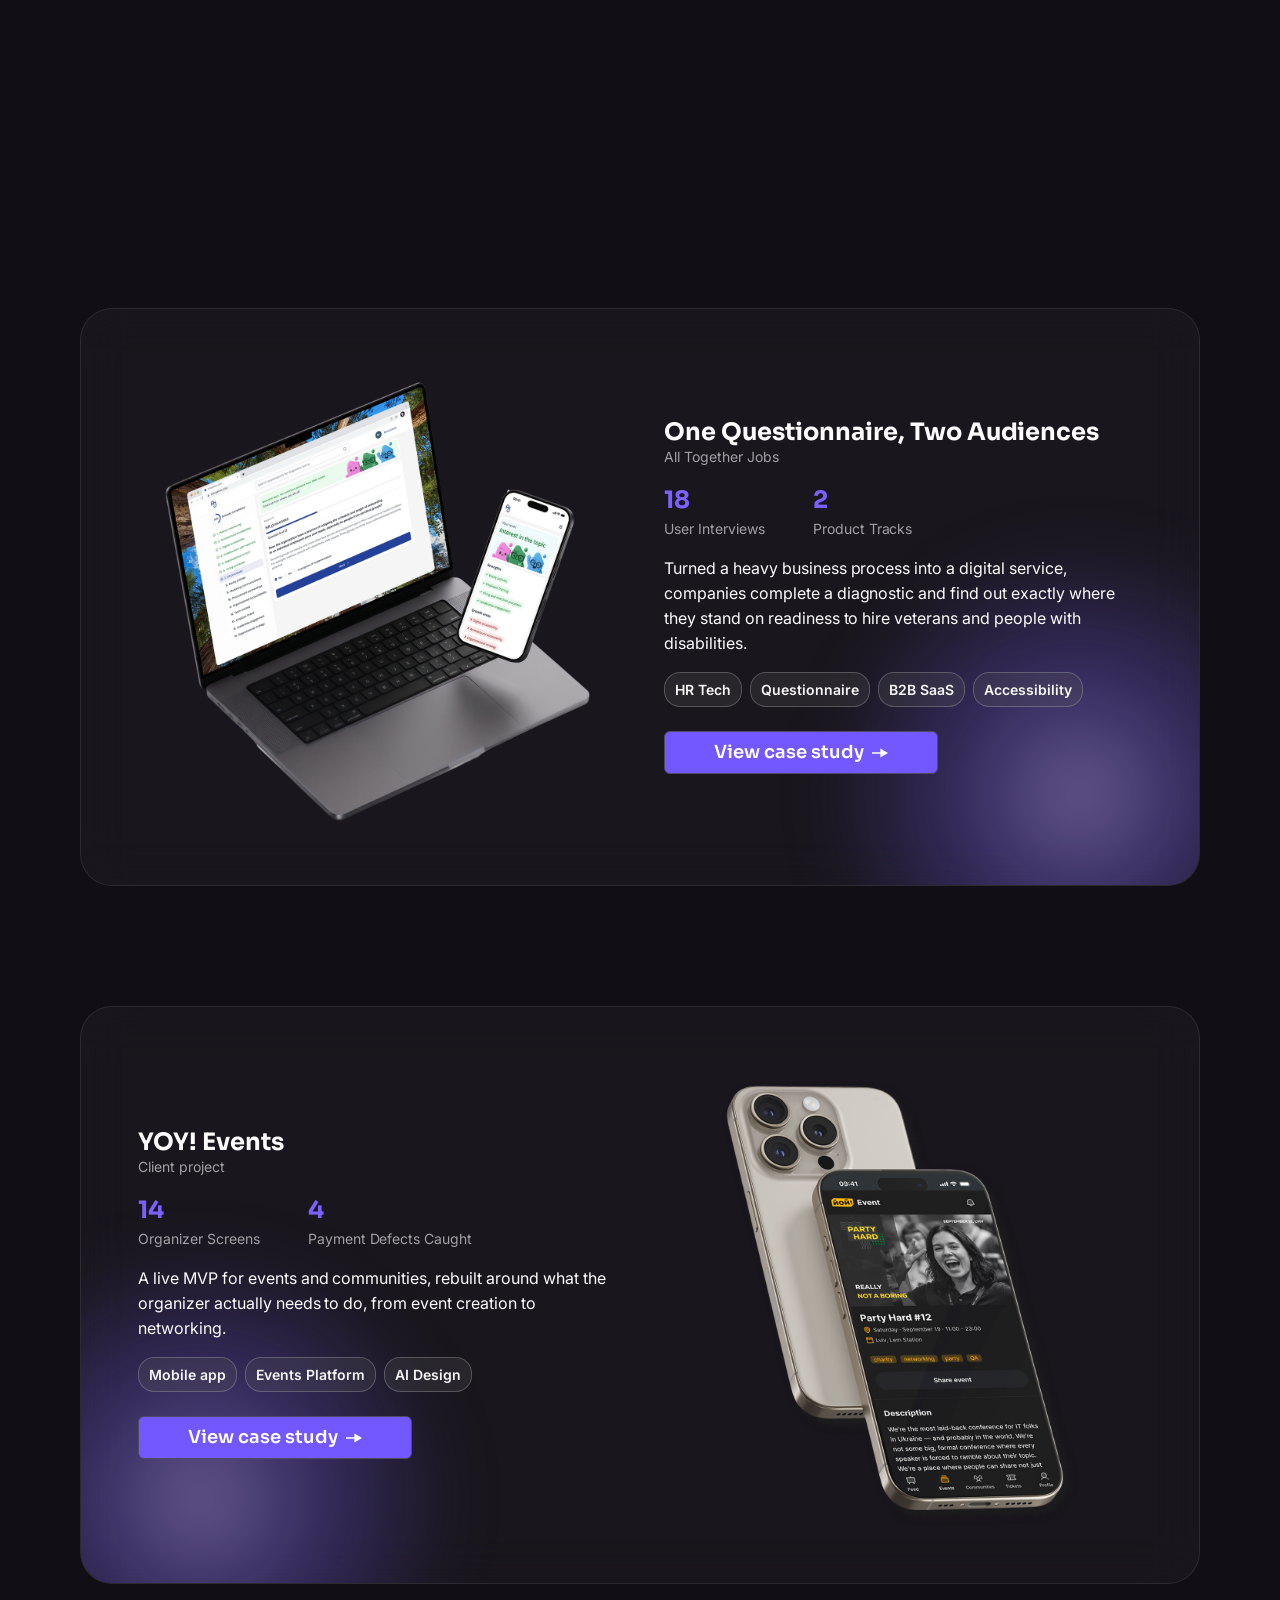
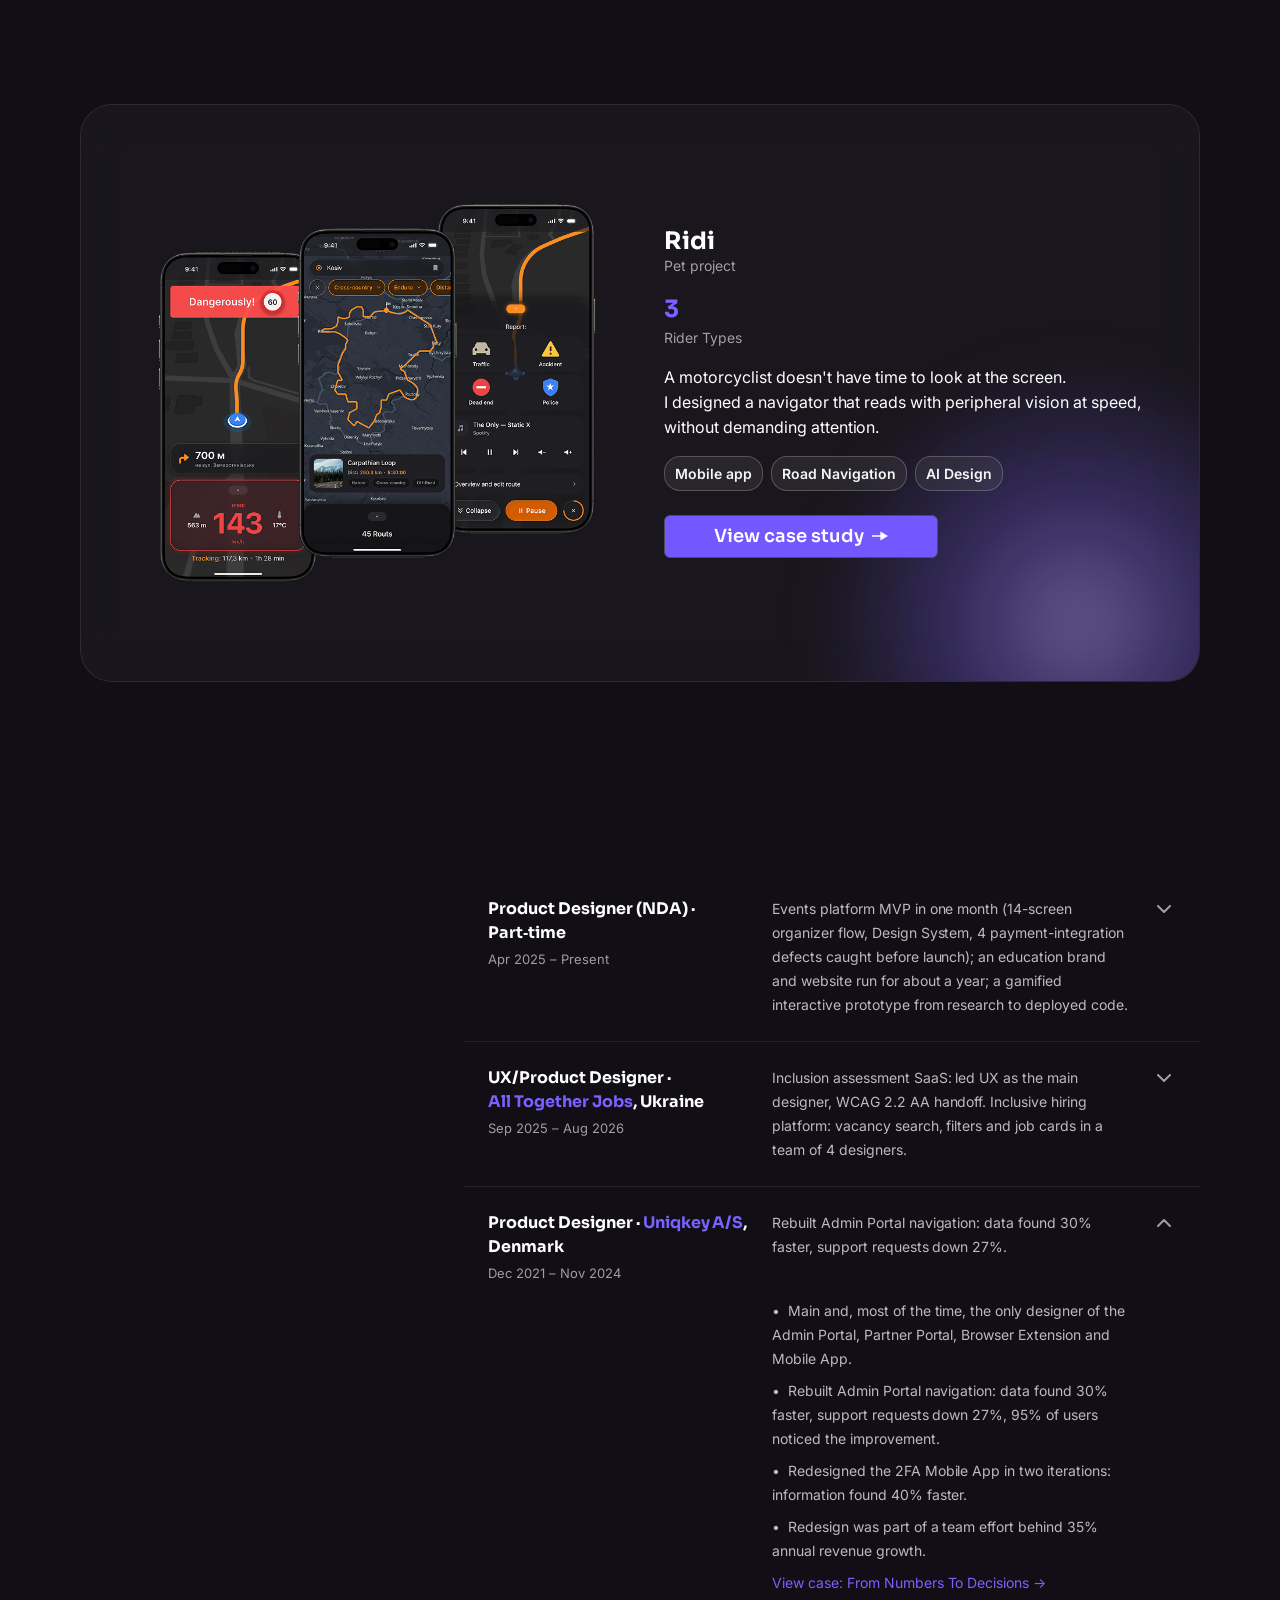
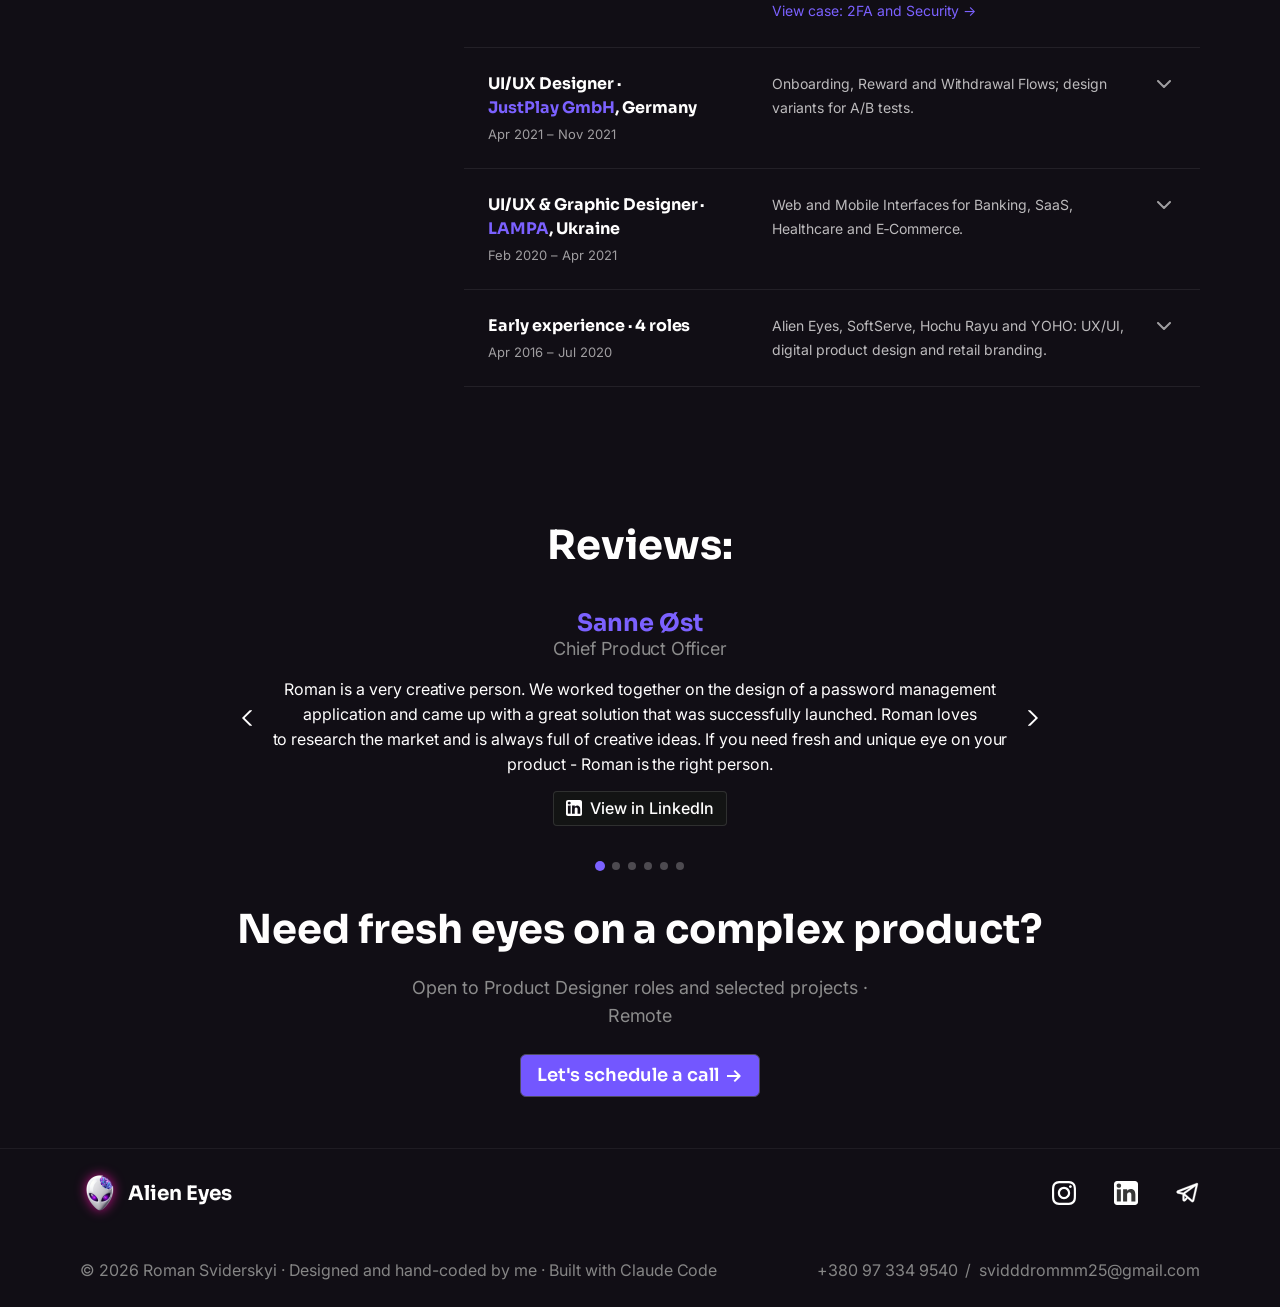
==== commit 6faa4e8d: "Cases: the Home entrance on every Impact block and on the Ridi rider types (title from the left, the" ====
--- a/index.html
+++ b/index.html
@@ -774,7 +774,7 @@
 
     <script src="js/nav.js"></script>
     <script src="js/reviews.js"></script>
-    <script src="js/home-enter.js"></script>
+    <script src="js/title-enter.js"></script>
     <script src="js/reveal.js"></script>
     <script src="js/experience-accordion.js"></script>
     <script src="js/hero-stars.js"></script>
--- a/css/footer.css
+++ b/css/footer.css
@@ -93,3 +93,9 @@
     padding: 24px;
   }
 }
+
+/* the whole bottom of a case page (reviews, next case, call to action) sits on the same
+   surface as on Home, so that block and the footer read as one, as there (Roman, 2026-11-26) */
+main .home-section.case-reviews-cta {
+  background-color: #110e15;
+}
--- a/css/home-v2.css
+++ b/css/home-v2.css
@@ -536,15 +536,3 @@
     justify-content: center;
   }
 }
-
-/* waiting for its entrance (js/home-enter.js) */
-.page-home .he-wait,
-.page-home .expertise-grid .expertise-item.he-wait {
-  opacity: 0 !important;
-}
-
-.page-home .he-wait,
-.page-home .he-enter,
-html.hm-slides .page-home .expertise-grid.has-active .expertise-item.he-enter {
-  transition: none !important;
-}
--- a/css/reveal.css
+++ b/css/reveal.css
@@ -36,3 +36,14 @@
     transition: none;
   }
 }
+
+/* title and rows waiting for their entrance (js/title-enter.js); no CSS transition while
+   waiting or entering, or it would override the entrance */
+.he-wait {
+  opacity: 0 !important;
+}
+
+.he-wait,
+.he-enter {
+  transition: none !important;
+}
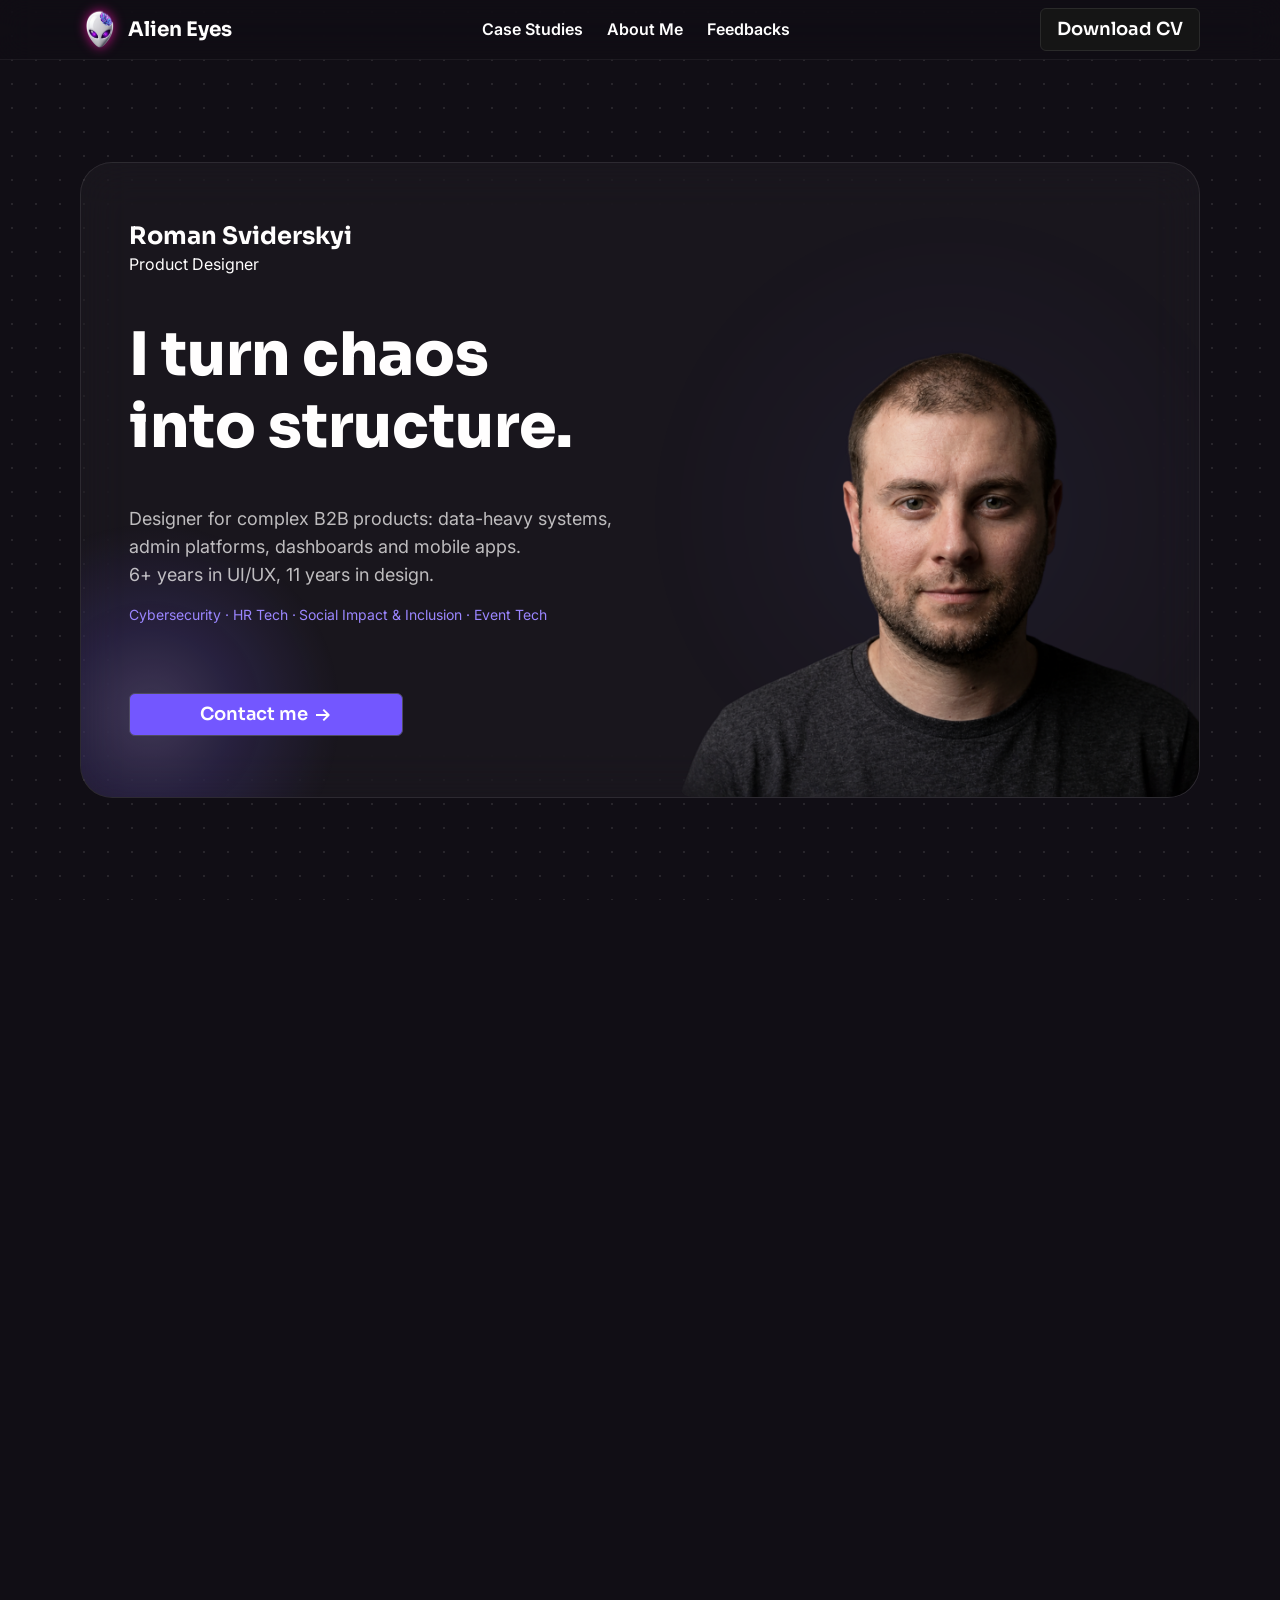
==== commit 51495983: "Mobile audit, part 1: Home, header, footer, case-page rules, Uniqkey cases 01 and 02 Below 1024px on" ====
--- a/index.html
+++ b/index.html
@@ -32,7 +32,7 @@
       }
     </script>
     <title>Alien Eyes Portfolio</title>
-    <meta name="description" content="Roman Sviderskyi — Product Designer. I turn complex systems into interfaces people actually understand. Case studies in UX, design systems, and AI-driven product design." />
+    <meta name="description" content="Roman Sviderskyi — Product Designer. I turn chaos into structure. Case studies in UX, design systems, and AI-driven product design." />
     <link rel="canonical" href="https://alieneyes.ink/" />
     <link rel="icon" type="image/png" sizes="32x32" href="assets/icons/favicon-32.png" />
     <link rel="icon" type="image/png" sizes="16x16" href="assets/icons/favicon-16.png" />
@@ -43,9 +43,9 @@
     <meta property="og:url" content="https://alieneyes.ink/" />
     <meta property="og:site_name" content="Alien Eyes" />
     <meta property="og:title" content="Alien Eyes — Roman Sviderskyi, Product Designer" />
-    <meta property="og:description" content="I turn complex systems into interfaces people actually understand. Explore case studies in UX, design systems, and product design." />
-    <meta property="og:image" content="https://alieneyes.ink/assets/home/og-image.jpg" />
-    <meta property="og:image:secure_url" content="https://alieneyes.ink/assets/home/og-image.jpg" />
+    <meta property="og:description" content="I turn chaos into structure. Explore case studies in UX, design systems, and product design." />
+    <meta property="og:image" content="https://alieneyes.ink/assets/home/og-image-v2.jpg" />
+    <meta property="og:image:secure_url" content="https://alieneyes.ink/assets/home/og-image-v2.jpg" />
     <meta property="og:image:type" content="image/jpeg" />
     <meta property="og:image:width" content="1200" />
     <meta property="og:image:height" content="630" />
@@ -55,8 +55,8 @@
     <!-- Twitter/X card (falls back to the same Open Graph image) -->
     <meta name="twitter:card" content="summary_large_image" />
     <meta name="twitter:title" content="Alien Eyes — Roman Sviderskyi, Product Designer" />
-    <meta name="twitter:description" content="I turn complex systems into interfaces people actually understand. Explore case studies in UX, design systems, and product design." />
-    <meta name="twitter:image" content="https://alieneyes.ink/assets/home/og-image.jpg" />
+    <meta name="twitter:description" content="I turn chaos into structure. Explore case studies in UX, design systems, and product design." />
+    <meta name="twitter:image" content="https://alieneyes.ink/assets/home/og-image-v2.jpg" />
     <link
       rel="preconnect"
       href="https://fonts.googleapis.com"
@@ -81,6 +81,7 @@
     <link rel="stylesheet" href="css/home-v2.css" />
     <link rel="stylesheet" href="css/reveal.css" />
     <link rel="stylesheet" href="css/home-scroll.css" />
+    <link rel="stylesheet" href="css/mobile.css" />
     <!-- Microsoft Clarity analytics -->
     <script type="text/javascript">
       (function(c,l,a,r,i,t,y){
@@ -145,7 +146,7 @@
           <a class="nav-links__link" href="#feedbacks">Feedbacks</a>
         </div>
 
-        <a class="nav-cta" href="https://drive.google.com/file/d/1dcRzMRLaueTGMyELJ3sAAG5vIocyNce9/view?usp=sharing" target="_blank" rel="noopener">Download CV</a>
+        <a class="nav-cta" href="https://drive.google.com/file/d/1uxq4yHa0sPYmIgp1zuLN3ROoY8mF3kdx/view?usp=sharing" target="_blank" rel="noopener">Download CV</a>
         <a class="nav-cta nav-cta--contact" href="https://www.linkedin.com/in/romsvid/" target="_blank" rel="noopener" data-popup="contact">Contact Me</a>
       </div>
 
@@ -643,7 +644,7 @@
         <svg class="hm-ufo hm-ufo--5" aria-hidden="true" focusable="false" viewBox="0 0 120 64"><use href="#hm-ufo" /></svg>
         <noscript>
           <h2 class="h2-section experience-heading home-col">Experience:</h2>
-          <p class="body-main home-col"><a class="exp__case" href="https://drive.google.com/file/d/1dcRzMRLaueTGMyELJ3sAAG5vIocyNce9/view?usp=sharing" target="_blank" rel="noopener">Download CV</a></p>
+          <p class="body-main home-col"><a class="exp__case" href="https://drive.google.com/file/d/1uxq4yHa0sPYmIgp1zuLN3ROoY8mF3kdx/view?usp=sharing" target="_blank" rel="noopener">Download CV</a></p>
         </noscript>
       </section>
       <script src="js/experience-section.js"></script>
@@ -764,7 +765,7 @@
       <div class="site-footer__row site-footer__row--bottom">
         <p class="body-main site-footer__copyright">© 2026 Roman Sviderskyi<span class="site-footer__sep" aria-hidden="true"> · </span><span class="site-footer__colophon">Designed and hand-coded by me · Built with Claude Code</span></p>
         <p class="body-main site-footer__contact">
-          +380 97 334 9540&nbsp;&nbsp;/&nbsp;&nbsp;<a
+          <span class="site-footer__phone">+380 97 334 9540</span><span class="site-footer__slash">&nbsp;&nbsp;/&nbsp;&nbsp;</span><a class="site-footer__email"
             href="mailto:svidddrommm25@gmail.com"
             >svidddrommm25@gmail.com</a
           >
--- a/css/mobile.css
+++ b/css/mobile.css
@@ -0,0 +1,779 @@
+/*
+  Phones and tablets (below 1024px). Mobile audit, 2026-11-27.
+  Loaded last on every page. Everything sits inside max-width: 1023px, so the desktop
+  layout is not touched. Scripts: js/mobile-screens.js (case nav, section entrances),
+  js/mobile-zoom.js (image viewer, gallery swipe), js/card-motion.js (touch tilt),
+  js/nav.js (backdrop behind the open menu).
+*/
+
+/* parts that only the phone / tablet layout uses */
+.zoom-hint,
+.nav-scrim {
+  display: none;
+}
+
+@media (max-width: 1023px) {
+  /* ---------- footer: phone on one line, email under it ---------- */
+
+  .site-footer__phone {
+    display: block;
+    white-space: nowrap;
+  }
+
+  .site-footer__slash {
+    display: none;
+  }
+
+  .site-footer__email {
+    display: inline-block;
+    margin-top: 6px;
+    overflow-wrap: anywhere;
+  }
+
+  /* ---------- Home: hero card, small round portrait next to the name ---------- */
+
+  .page-home .hero-section {
+    padding-top: 16px;
+    padding-bottom: 32px;
+  }
+
+  .page-home .hero-card {
+    grid-template-columns: 72px minmax(0, 1fr);
+    grid-template-areas:
+      "photo identity"
+      "title title"
+      "intro intro"
+      "actions actions";
+    align-items: center;
+    gap: 20px 16px;
+    padding: 24px;
+    border-radius: 20px;
+  }
+
+  .page-home .hero-card__body {
+    display: contents;
+  }
+
+  .page-home .hero-identity {
+    grid-area: identity;
+  }
+
+  .page-home .hero-title {
+    grid-area: title;
+    margin: 4px 0 0;
+  }
+
+  .page-home .hero-intro {
+    grid-area: intro;
+  }
+
+  .page-home .hero-actions {
+    grid-area: actions;
+  }
+
+  .page-home .hero-card__photo {
+    grid-area: photo;
+    width: 72px;
+    height: 72px;
+    aspect-ratio: 1 / 1;
+    border-radius: 50%;
+    border: 1px solid rgba(180, 156, 255, 0.45);
+    background: radial-gradient(circle at 50% 35%, #3a3155, #1c1828 75%);
+  }
+
+  /* the cut-out portrait is cropped to head and shoulders */
+  .page-home .hero-card__photo img {
+    inset: auto;
+    top: -34%;
+    left: -24%;
+    width: 148%;
+    height: auto;
+    max-width: none;
+    transform: none;
+    object-fit: initial;
+  }
+
+  /* ---------- Home: "I worked with" takes the screen, logos in a column ---------- */
+
+  .page-home .logos-section {
+    box-sizing: border-box;
+    display: flex;
+    flex-direction: column;
+    justify-content: center;
+    min-height: calc(100vh - 56px);
+    min-height: calc(100svh - 56px);
+    padding-block: 32px;
+  }
+
+  .page-home .logos-section > .home-col {
+    width: 100%;
+    margin-inline: auto;
+  }
+
+  .page-home .logos-heading {
+    text-align: center;
+  }
+
+  .page-home .logos-grid {
+    display: flex;
+    flex-direction: column;
+    align-items: center;
+    gap: clamp(24px, 5.5vh, 48px);
+    margin-top: 16px;
+  }
+
+  .page-home .logos-grid > .client-logo {
+    flex: none;
+    width: 148px;
+  }
+
+  /* ---------- Home: Expertise is a plain dark list, all of it readable ---------- */
+
+  .page-home .expertise-section {
+    box-sizing: border-box;
+    display: flex;
+    flex-direction: column;
+    justify-content: center;
+    min-height: calc(100vh - 56px);
+    min-height: calc(100svh - 56px);
+    padding-block: 32px;
+  }
+
+  .page-home .expertise-section .hm-stage,
+  .page-home .expertise-section .home-col {
+    width: 100%;
+    margin-inline: auto;
+  }
+
+  .page-home .expertise-heading {
+    margin-bottom: 20px;
+  }
+
+  .page-home .expertise-grid {
+    grid-template-columns: minmax(0, 1fr);
+    gap: 10px;
+  }
+
+  .page-home .expertise-grid .expertise-item,
+  .page-home .expertise-grid .expertise-item:first-child,
+  .page-home .expertise-grid .expertise-item:not(:first-child),
+  .page-home .expertise-grid .expertise-item.reveal-init.is-revealed:not(:first-child) {
+    display: grid;
+    grid-template-columns: 32px minmax(0, 1fr);
+    align-content: center;
+    column-gap: 14px;
+    row-gap: 4px;
+    padding: 16px;
+    border: 1px solid rgba(255, 255, 255, 0.09);
+    border-radius: 16px;
+    background: rgba(255, 255, 255, 0.035);
+    opacity: 1;
+  }
+
+  .page-home .expertise-item__icon {
+    grid-column: 1;
+    grid-row: 1 / span 2;
+    align-self: start;
+    width: 32px;
+    height: 32px;
+  }
+
+  .page-home .expertise-item__title,
+  .page-home .expertise-item__text {
+    grid-column: 2;
+  }
+
+  /* ---------- Case cards (Home and the related-case card): even padding, calmer corners ---------- */
+
+  .page-home #case-studies {
+    grid-auto-rows: auto;
+    --hm-card-gap: 32px;
+  }
+
+  .page-home .case-card,
+  .related-case .case-card {
+    border-radius: 16px;
+  }
+
+  .page-home .case-card__link,
+  .related-case .case-card__link {
+    gap: 20px;
+    padding: 20px;
+    border-radius: 16px;
+  }
+
+  /* the artwork keeps inside its box, so it cannot add air on one card and eat it on another */
+  .page-home .case-card__media,
+  .related-case .case-card__media {
+    overflow: hidden;
+  }
+
+  /* ---------- header: open menu on glass, the page behind is blurred ---------- */
+
+  .site-nav.is-open .nav-menu {
+    background: linear-gradient(180deg, rgba(19, 17, 27, 0.9), rgba(25, 20, 42, 0.84));
+    border-bottom: 1px solid rgba(180, 156, 255, 0.22);
+    border-radius: 0 0 20px 20px;
+    box-shadow: 0 24px 48px -12px rgba(123, 97, 255, 0.32);
+  }
+
+  .site-nav.is-open .nav-cta {
+    min-height: 44px;
+  }
+
+  /* 32px between the links, 12px between the two buttons */
+  .site-nav.is-open .nav-cta--contact {
+    margin-top: -20px;
+  }
+
+  /* ---------- "Case Studies" popup: almost the whole screen, a vertical list ---------- */
+
+  .nav-popup-overlay:has(> .nav-popup--cases) {
+    padding: 12px;
+    align-items: stretch;
+    background: rgba(8, 6, 14, 0.35);
+  }
+
+  .nav-popup--cases {
+    max-height: none;
+    padding: 16px 12px 12px;
+    border-radius: 20px;
+    background-color: rgba(19, 20, 20, 0.94);
+  }
+
+  .nav-popup--cases .nav-popup__heading {
+    margin: 0 0 16px;
+    padding: 6px 52px 0 8px;
+    font-size: clamp(24px, 7vw, 32px);
+    line-height: 1.2;
+    text-align: left;
+    white-space: nowrap;
+  }
+
+  .nav-popup--cases .nav-popup__close {
+    top: 12px;
+    right: 12px;
+    z-index: 2;
+    width: 44px;
+    height: 44px;
+    background-color: #7b61ff;
+    box-shadow: 0 0 0 1px rgba(255, 255, 255, 0.35), 0 6px 18px rgba(0, 0, 0, 0.45);
+  }
+
+  .nav-popup--cases .nav-popup__close svg {
+    width: 18px;
+    height: 18px;
+  }
+
+  .nav-popup--cases .nav-popup__close svg path {
+    stroke-width: 2.2;
+  }
+
+  .nav-popup--cases .nav-popup__cases-grid {
+    flex: 1;
+    flex-direction: column;
+    gap: 8px;
+    overflow-x: hidden;
+    overflow-y: auto;
+    overscroll-behavior: contain;
+    -webkit-overflow-scrolling: touch;
+  }
+
+  .nav-popup--cases .nav-popup-case {
+    display: grid;
+    grid-template-columns: 108px minmax(0, 1fr);
+    grid-template-rows: auto 1fr;
+    column-gap: 14px;
+    row-gap: 4px;
+    width: 100%;
+    box-sizing: border-box;
+    padding: 12px;
+    border: 1px solid rgba(255, 255, 255, 0.08);
+    border-radius: 14px;
+    background-color: rgba(255, 255, 255, 0.03);
+  }
+
+  .nav-popup--cases .nav-popup-case__media {
+    grid-column: 1;
+    grid-row: 1 / span 2;
+    align-self: center;
+  }
+
+  .nav-popup--cases .nav-popup-case__title {
+    grid-column: 2;
+    align-self: end;
+    line-height: 1.3;
+  }
+
+  .nav-popup--cases .nav-popup-case__desc {
+    grid-column: 2;
+    align-self: start;
+  }
+
+  /* ---------- touch tilt (js/card-motion.js): no long-press menu or selection on these surfaces ---------- */
+
+  .hero-card,
+  .case-card,
+  .case-hero,
+  .atj-hero,
+  .atj2-hero,
+  .uq2-hero,
+  .yoy-hero,
+  .ridi-hero {
+    -webkit-touch-callout: none;
+    -webkit-user-select: none;
+    user-select: none;
+  }
+
+  .case-card__link,
+  .case-card img,
+  .case-hero img,
+  .atj-hero img,
+  .atj2-hero img,
+  .uq2-hero img,
+  .yoy-hero img,
+  .ridi-hero img {
+    -webkit-user-drag: none;
+  }
+
+  /* a smaller sphere under the finger */
+  .page-home .hero-card.is-touched .hm-sphere--hero-a {
+    opacity: 1;
+  }
+
+  /* ---------- case heroes: title, description, picture, then the details ---------- */
+
+  .case-hero,
+  .atj-hero,
+  .atj2-hero,
+  .uq2-hero,
+  .yoy-hero,
+  .ridi-hero {
+    display: flex;
+    flex-direction: column;
+    align-items: stretch;
+    gap: 20px;
+    margin-top: 16px;
+    margin-bottom: 0;
+  }
+
+  .case-hero__content,
+  .atj-hero__content,
+  .atj2-hero__content,
+  .uq2-hero__content,
+  .yoy-hero__content,
+  .ridi-hero__body,
+  .ridi-hero__content {
+    display: contents;
+  }
+
+  .case-hero__title,
+  .atj-hero__title,
+  .atj2-hero__title,
+  .uq2-hero__title,
+  .yoy-hero__title,
+  .ridi-hero__title-row {
+    position: relative;
+    z-index: 1;
+    order: 1;
+    margin: 0;
+  }
+
+  .case-hero__subhead,
+  .atj-hero__desc,
+  .atj2-hero__desc,
+  .uq2-hero__desc,
+  .yoy-hero__desc,
+  .ridi-hero__desc {
+    position: relative;
+    z-index: 1;
+    order: 2;
+    margin: 0;
+  }
+
+  .case-hero__mockup,
+  .atj-hero__mockup-frame,
+  .atj2-hero__media,
+  .uq2-hero__media,
+  .yoy-hero__media,
+  .ridi-hero__screens {
+    position: relative;
+    z-index: 1;
+    order: 3;
+  }
+
+  .case-hero .case-meta,
+  .atj-hero .case-meta,
+  .atj2-hero__meta-row,
+  .uq2-hero .case-meta,
+  .yoy-hero .case-meta,
+  .ridi-hero .case-meta {
+    position: relative;
+    z-index: 1;
+    order: 4;
+    margin: 0;
+    padding-top: 8px;
+  }
+
+  .case-hero {
+    padding: 32px 20px;
+  }
+
+  .uq2-hero {
+    padding: 32px 20px;
+  }
+
+  .atj-hero {
+    padding: 32px 20px;
+  }
+
+  .atj2-hero {
+    padding: 32px 20px;
+  }
+
+  .yoy-hero {
+    padding: 32px 20px;
+  }
+
+  .ridi-hero {
+    padding: 32px 20px;
+  }
+
+  /* ---------- Impact: a screen of its own, heading and numbers only ---------- */
+
+  [data-m-impact] {
+    box-sizing: border-box;
+    display: flex;
+    flex-direction: column;
+    justify-content: center;
+    min-height: calc(100vh - var(--case-nav-top, 56px));
+    min-height: calc(100svh - var(--case-nav-top, 56px));
+    padding-block: 40px;
+  }
+
+  [data-m-impact] > * {
+    width: 100%;
+  }
+
+  /* three or fewer: one column, aligned left */
+  [data-m-impact] :is(.case-impact__grid, .atj-impact__grid, .atj2-facts, .uq2-impact, .yoy-facts) {
+    display: grid;
+    grid-template-columns: minmax(0, 1fr);
+    justify-items: start;
+    gap: 32px;
+    margin-top: 24px;
+    text-align: left;
+  }
+
+  /* four: two by two */
+  [data-m-impact] :is(.case-impact__grid, .atj-impact__grid, .atj2-facts, .uq2-impact, .yoy-facts):has(> :nth-child(4)) {
+    grid-template-columns: repeat(2, minmax(0, 1fr));
+    align-items: start;
+    gap: 40px 20px;
+  }
+
+  [data-m-impact] :is(.case-impact__item, .atj-impact__item, .atj2-facts__item, .uq2-impact__item) {
+    align-items: flex-start;
+    width: 100%;
+    text-align: left;
+  }
+
+  /* ---------- case nav: hidden over the hero and Impact, slides in with the first section ---------- */
+
+  html.m-nav .case-nav {
+    position: fixed;
+    left: 0;
+    right: 0;
+    z-index: 98;
+    gap: 20px;
+    padding-left: 0;
+    background-color: #151616;
+    overflow-x: auto;
+    overflow-y: hidden;
+    /* sideways only: no drag or bounce in any other direction */
+    touch-action: pan-x;
+    overscroll-behavior: contain;
+    -webkit-user-select: none;
+    user-select: none;
+    -webkit-touch-callout: none;
+    opacity: 0;
+    visibility: hidden;
+    transform: translateY(-100%);
+    transition:
+      transform 220ms cubic-bezier(0.22, 1, 0.36, 1),
+      opacity 180ms ease-out,
+      visibility 0s 220ms;
+  }
+
+  html.m-nav .case-nav.is-shown {
+    opacity: 1;
+    visibility: visible;
+    transform: none;
+    transition:
+      transform 220ms cubic-bezier(0.22, 1, 0.36, 1),
+      opacity 180ms ease-out;
+  }
+
+  /* "Home" stays put; the other items slide under it and fade out */
+  html.m-nav .case-nav__lead {
+    position: sticky;
+    left: 0;
+    z-index: 2;
+    align-self: stretch;
+    margin-right: -8px;
+    padding-left: var(--page-px);
+    background-color: #151616;
+  }
+
+  html.m-nav .case-nav__lead::after {
+    content: "";
+    position: absolute;
+    top: 0;
+    bottom: 0;
+    left: 100%;
+    width: 24px;
+    background: linear-gradient(90deg, #151616 15%, rgba(21, 22, 22, 0));
+    pointer-events: none;
+  }
+
+  html.m-nav .case-nav__home {
+    gap: 16px;
+  }
+
+  .case-nav-spacer {
+    display: none;
+  }
+
+  /* ---------- screens: a section that fills the display; longer ones simply scroll ---------- */
+
+  [data-m-screen] {
+    box-sizing: border-box;
+    display: flex;
+    flex-direction: column;
+    justify-content: center;
+    min-height: calc(100vh - var(--case-nav-top, 56px) - 48px);
+    min-height: calc(100svh - var(--case-nav-top, 56px) - 48px);
+  }
+
+  [data-m-screen] > * {
+    flex-shrink: 0;
+  }
+
+  .m-wait {
+    opacity: 0 !important;
+  }
+
+  .m-wait,
+  .m-enter {
+    transition: none !important;
+  }
+
+  /* the coloured card of a Uniqkey 2 panel fills its screen */
+  .uq2-section--panel[data-m-screen] > .uq2-panel {
+    flex: 1 0 auto;
+    display: flex;
+    flex-direction: column;
+    justify-content: center;
+  }
+
+  /* ---------- Uniqkey case 01 ---------- */
+
+  .case-context__second {
+    display: block;
+    margin-top: 20px;
+  }
+
+  .case-context__break {
+    display: none;
+  }
+
+  .case-other-carousel__viewport {
+    touch-action: pan-y;
+  }
+
+  .case-other-carousel__viewport img {
+    -webkit-user-drag: none;
+    -webkit-user-select: none;
+    user-select: none;
+  }
+
+  /* ---------- Uniqkey case 02 ---------- */
+
+  #cs-core-features > .uq2-eyebrow {
+    margin-bottom: 32px;
+  }
+
+  /* ---------- "Tap to zoom" ---------- */
+
+  [data-zoom] {
+    cursor: zoom-in;
+  }
+
+  .zoom-hint {
+    display: flex;
+    align-items: center;
+    justify-content: center;
+    gap: 6px;
+    width: fit-content;
+    min-height: 36px;
+    margin: 6px auto 0;
+    padding: 6px 14px;
+    border: 0;
+    border-radius: 999px;
+    background: transparent;
+    color: #6b6f76;
+    font-family: var(--font-body);
+    font-size: 13px;
+    line-height: 18px;
+    cursor: zoom-in;
+  }
+
+  .zoom-hint svg {
+    width: 14px;
+    height: 14px;
+  }
+
+  .zoom-hint--on-dark {
+    color: rgba(255, 255, 255, 0.82);
+  }
+
+  .zoom-hint--button {
+    border: 1px solid currentColor;
+    margin-top: 12px;
+  }
+}
+
+@media (max-width: 767px) {
+  .page-home .logos-section {
+    padding-block: 24px;
+  }
+}
+
+/* tablets: two columns of Expertise cards */
+@media (min-width: 640px) and (max-width: 1023px) {
+  .page-home .expertise-grid {
+    grid-template-columns: repeat(2, minmax(0, 1fr));
+  }
+}
+
+@media (max-width: 768px) {
+  /* the blurred layer behind the open menu */
+  .nav-scrim {
+    display: block;
+    position: fixed;
+    inset: 0;
+    z-index: 99;
+    background: rgba(9, 7, 16, 0.42);
+    -webkit-backdrop-filter: blur(10px);
+    backdrop-filter: blur(10px);
+    opacity: 0;
+    visibility: hidden;
+    transition:
+      opacity 0.2s ease-out,
+      visibility 0s 0.2s;
+  }
+
+  .site-nav.is-open ~ .nav-scrim {
+    opacity: 1;
+    visibility: visible;
+    transition: opacity 0.2s ease-out;
+  }
+}
+
+@media (max-width: 1023px) and (prefers-reduced-motion: reduce) {
+  html.m-nav .case-nav,
+  html.m-nav .case-nav.is-shown,
+  .nav-scrim {
+    transition: none;
+  }
+}
+
+/* ---------- image viewer (js/mobile-zoom.js) ---------- */
+
+.zoom-view {
+  position: fixed;
+  inset: 0;
+  z-index: 300;
+  display: flex;
+  flex-direction: column;
+  background: #08080b;
+  color: #fffefe;
+  font-family: var(--font-body);
+}
+
+.zoom-view__top,
+.zoom-view__bottom {
+  flex: none;
+  display: flex;
+  align-items: center;
+  justify-content: center;
+  gap: 10px;
+  padding: 10px 12px;
+}
+
+.zoom-view__top {
+  justify-content: space-between;
+}
+
+.zoom-view__note {
+  font-size: 13px;
+  color: rgba(255, 254, 254, 0.72);
+}
+
+.zoom-view__btn {
+  display: flex;
+  align-items: center;
+  justify-content: center;
+  min-width: 44px;
+  height: 44px;
+  padding: 0 14px;
+  border: 1px solid rgba(255, 255, 255, 0.28);
+  border-radius: 22px;
+  background: rgba(255, 255, 255, 0.08);
+  color: inherit;
+  font: 600 15px/1 var(--font-body);
+  cursor: pointer;
+}
+
+.zoom-view__btn[aria-pressed="true"] {
+  background: #7b61ff;
+  border-color: #7b61ff;
+}
+
+.zoom-view__btn--close {
+  background: #7b61ff;
+  border-color: rgba(255, 255, 255, 0.5);
+  font-size: 22px;
+}
+
+.zoom-view__stage {
+  flex: 1;
+  position: relative;
+  min-height: 0;
+  overflow: hidden;
+  touch-action: none;
+  cursor: grab;
+}
+
+.zoom-view__stage img {
+  position: absolute;
+  left: 0;
+  top: 0;
+  max-width: none;
+  transform-origin: 0 0;
+  -webkit-user-select: none;
+  user-select: none;
+  -webkit-user-drag: none;
+}
+
+html.zoom-open,
+html.zoom-open body {
+  overflow: hidden;
+}
+
+/* the Uniqkey artwork has wide transparent margins above and below the laptop */
+@media (max-width: 767px) {
+  .case-card__link .case-card__media:has(.uniqkey-laptop-frame) {
+    margin-block: -36px;
+  }
+}
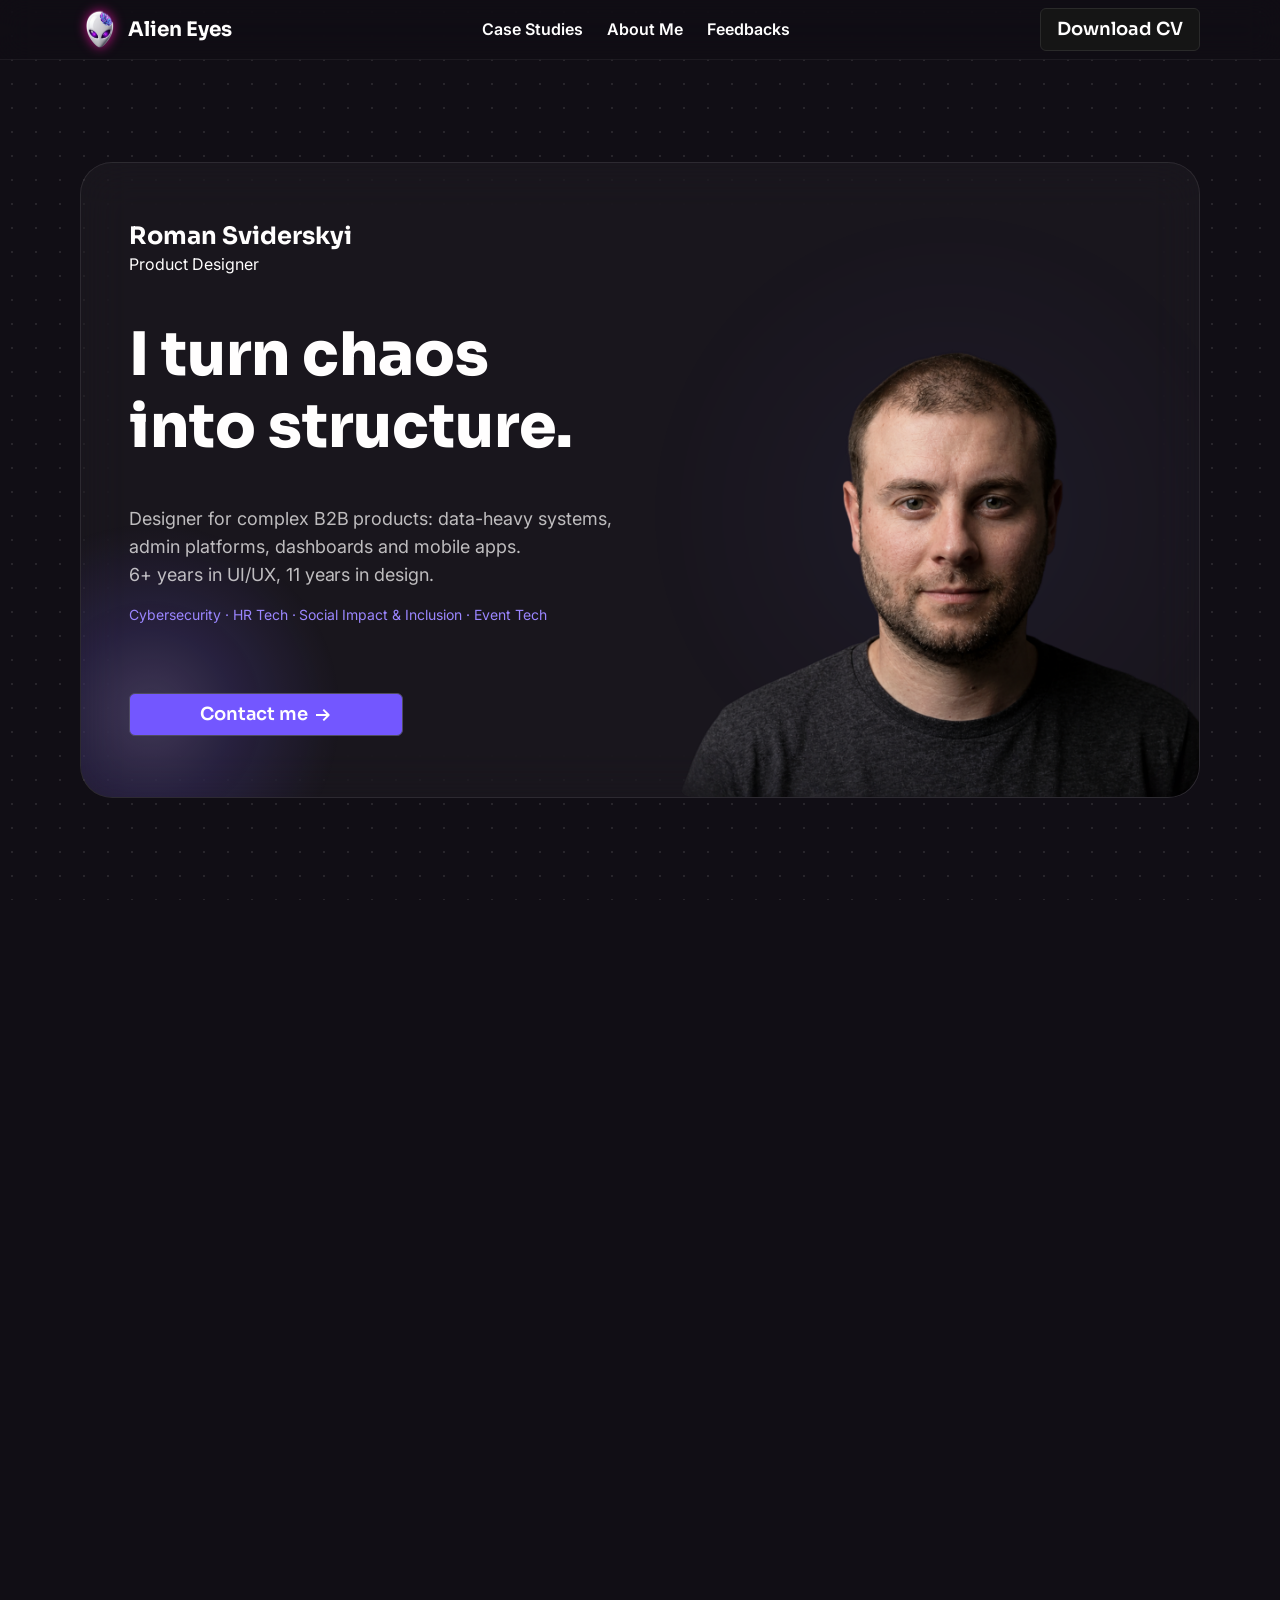
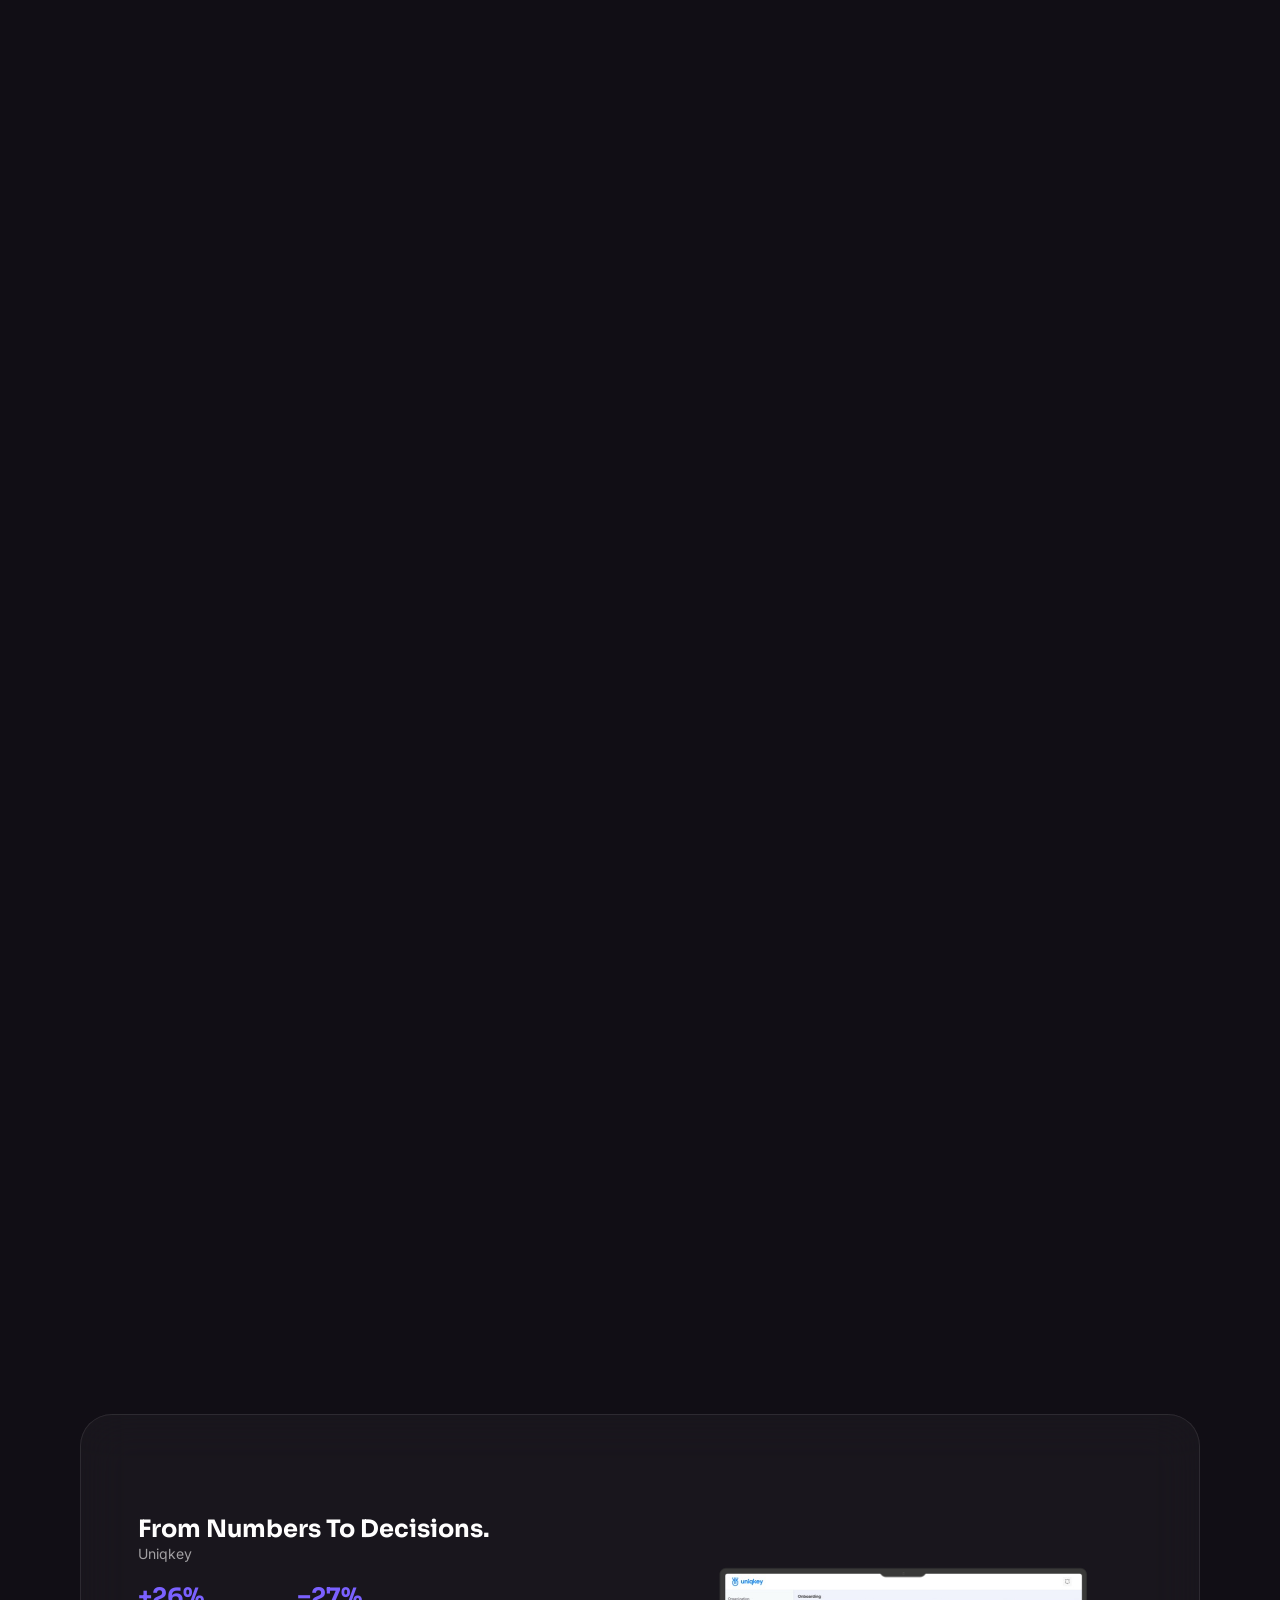
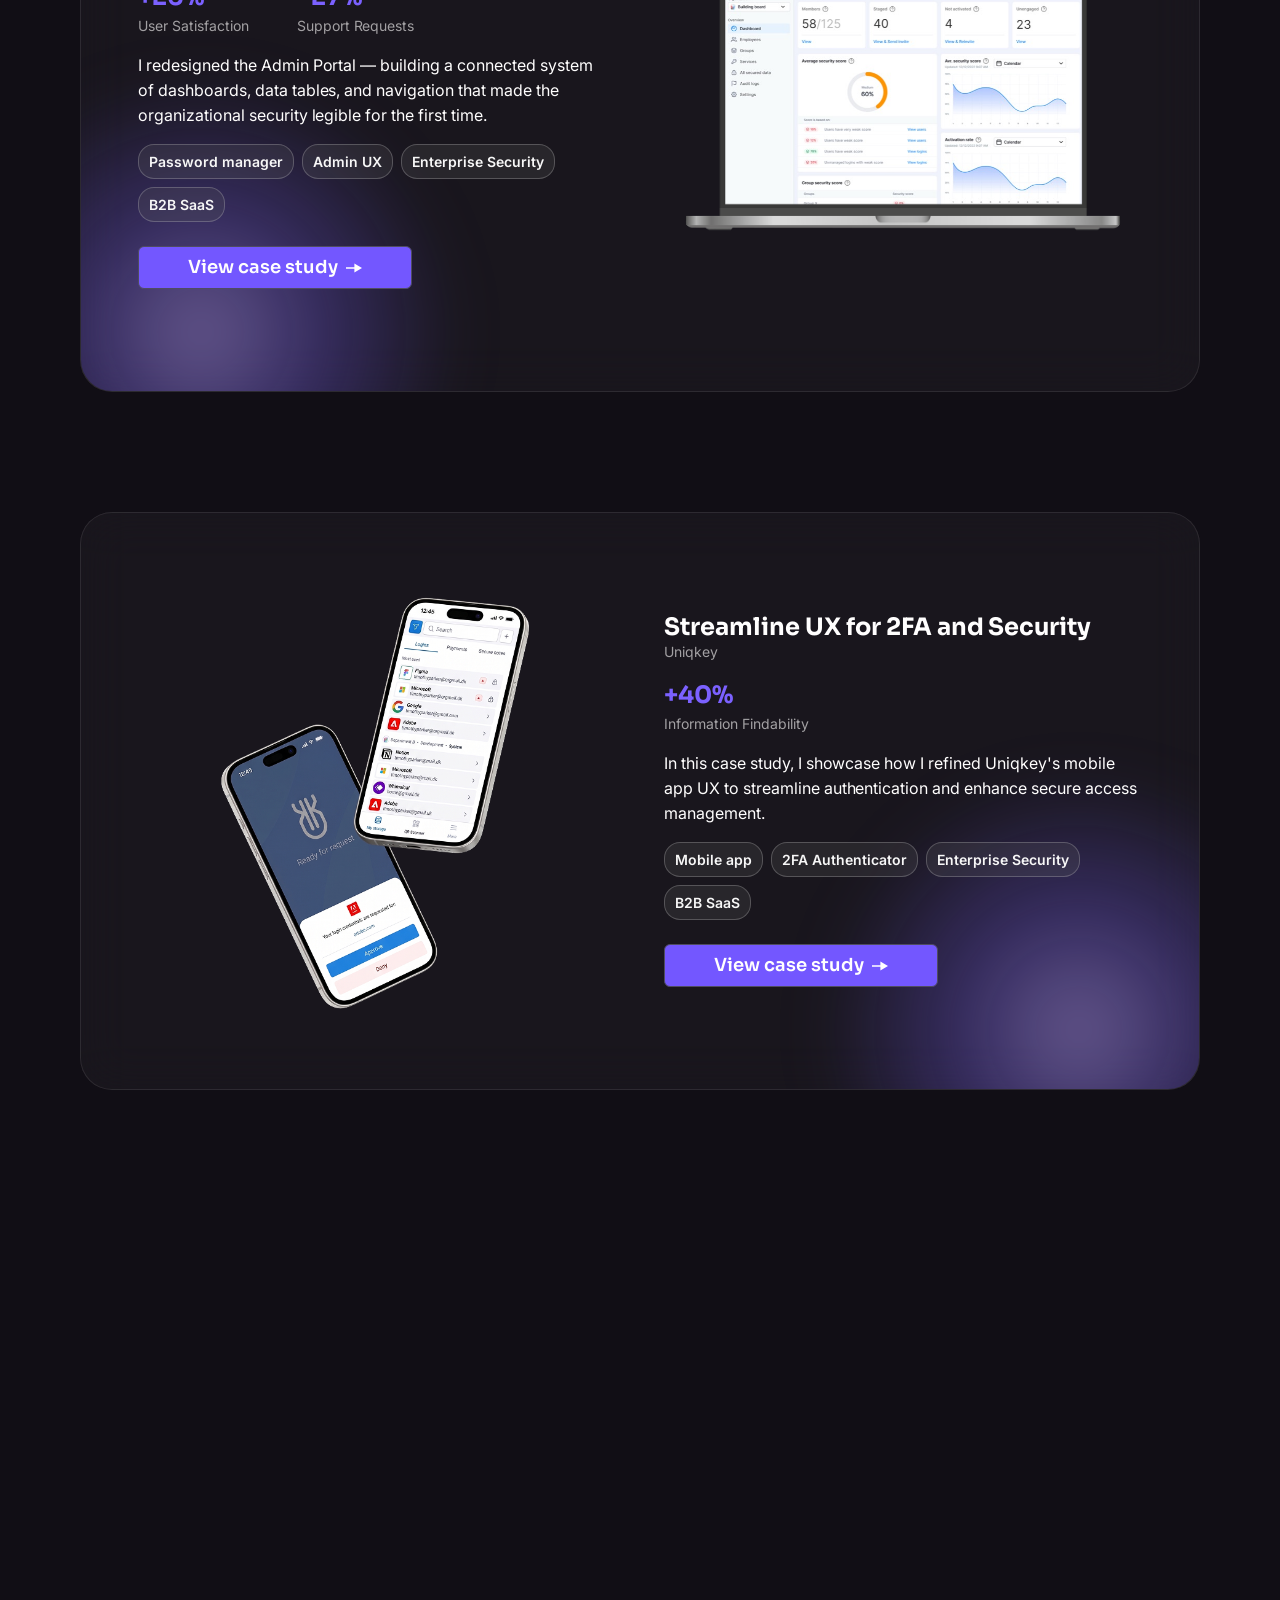
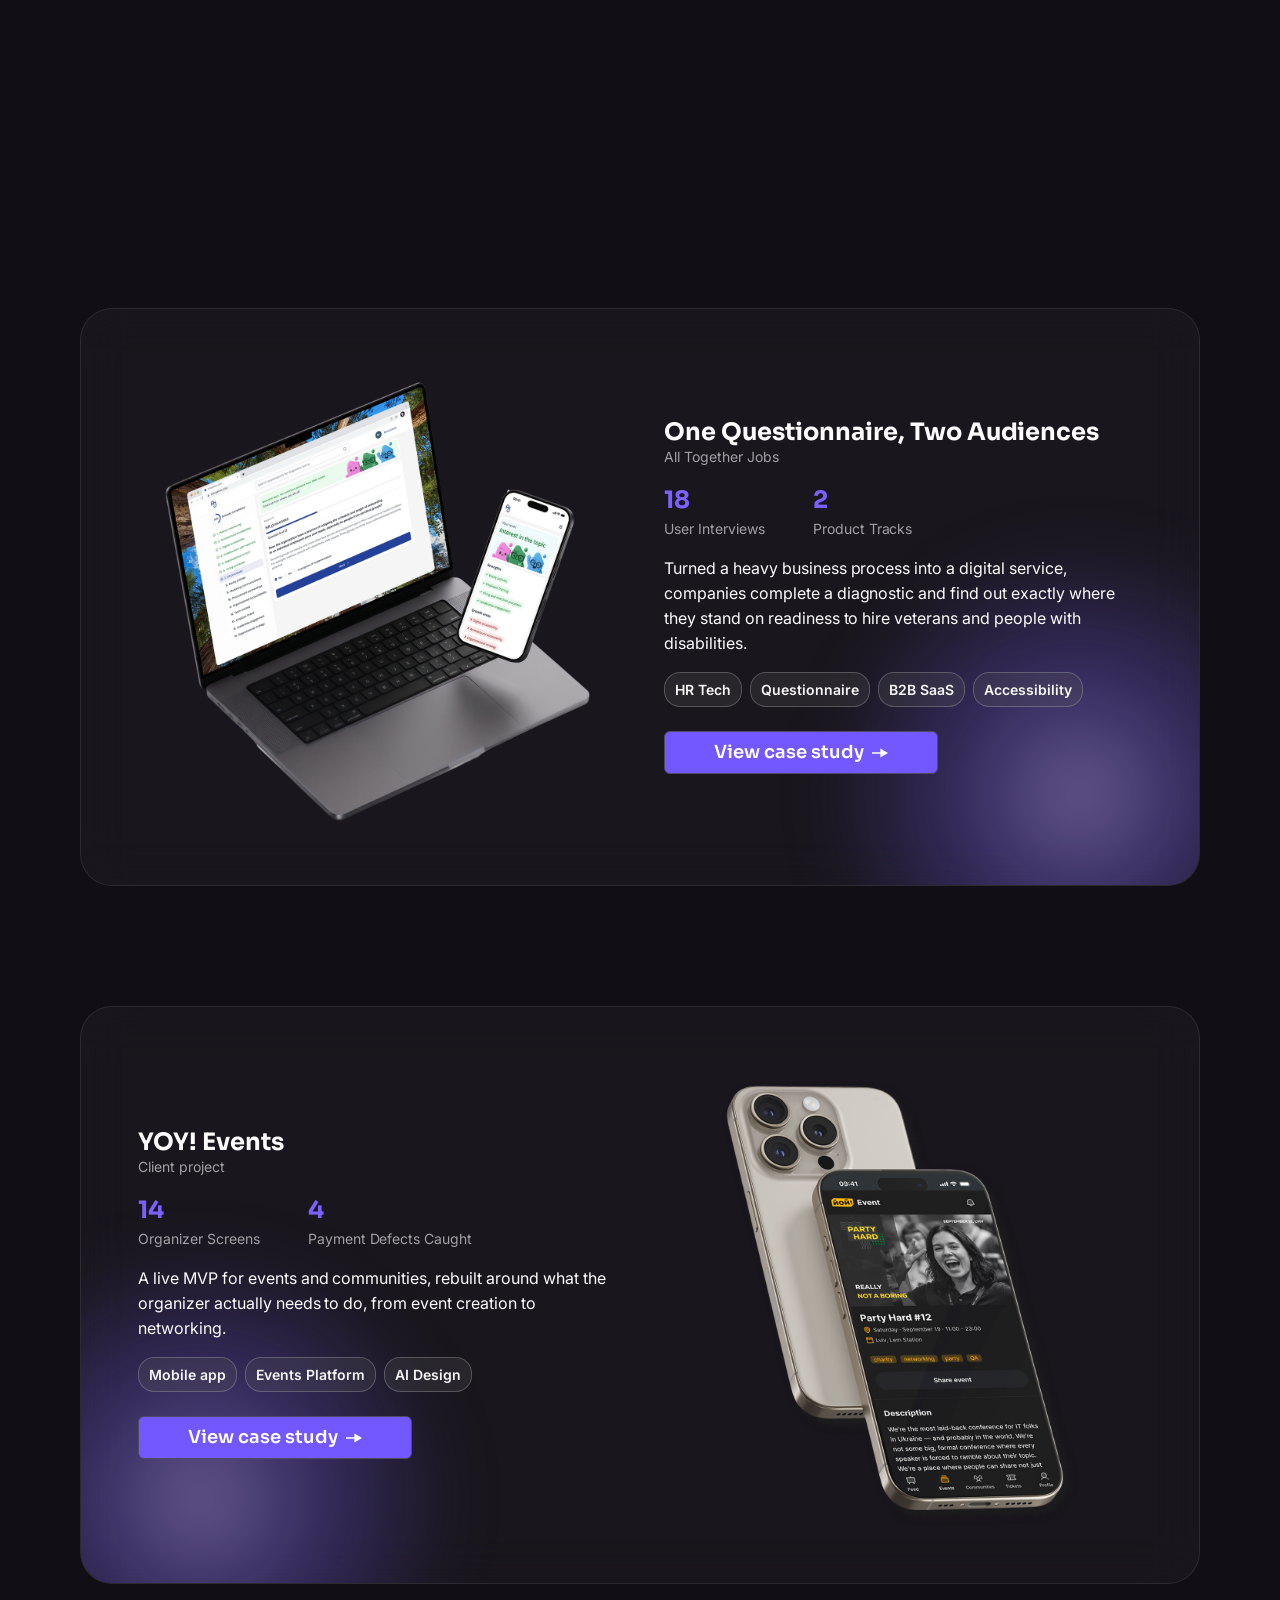
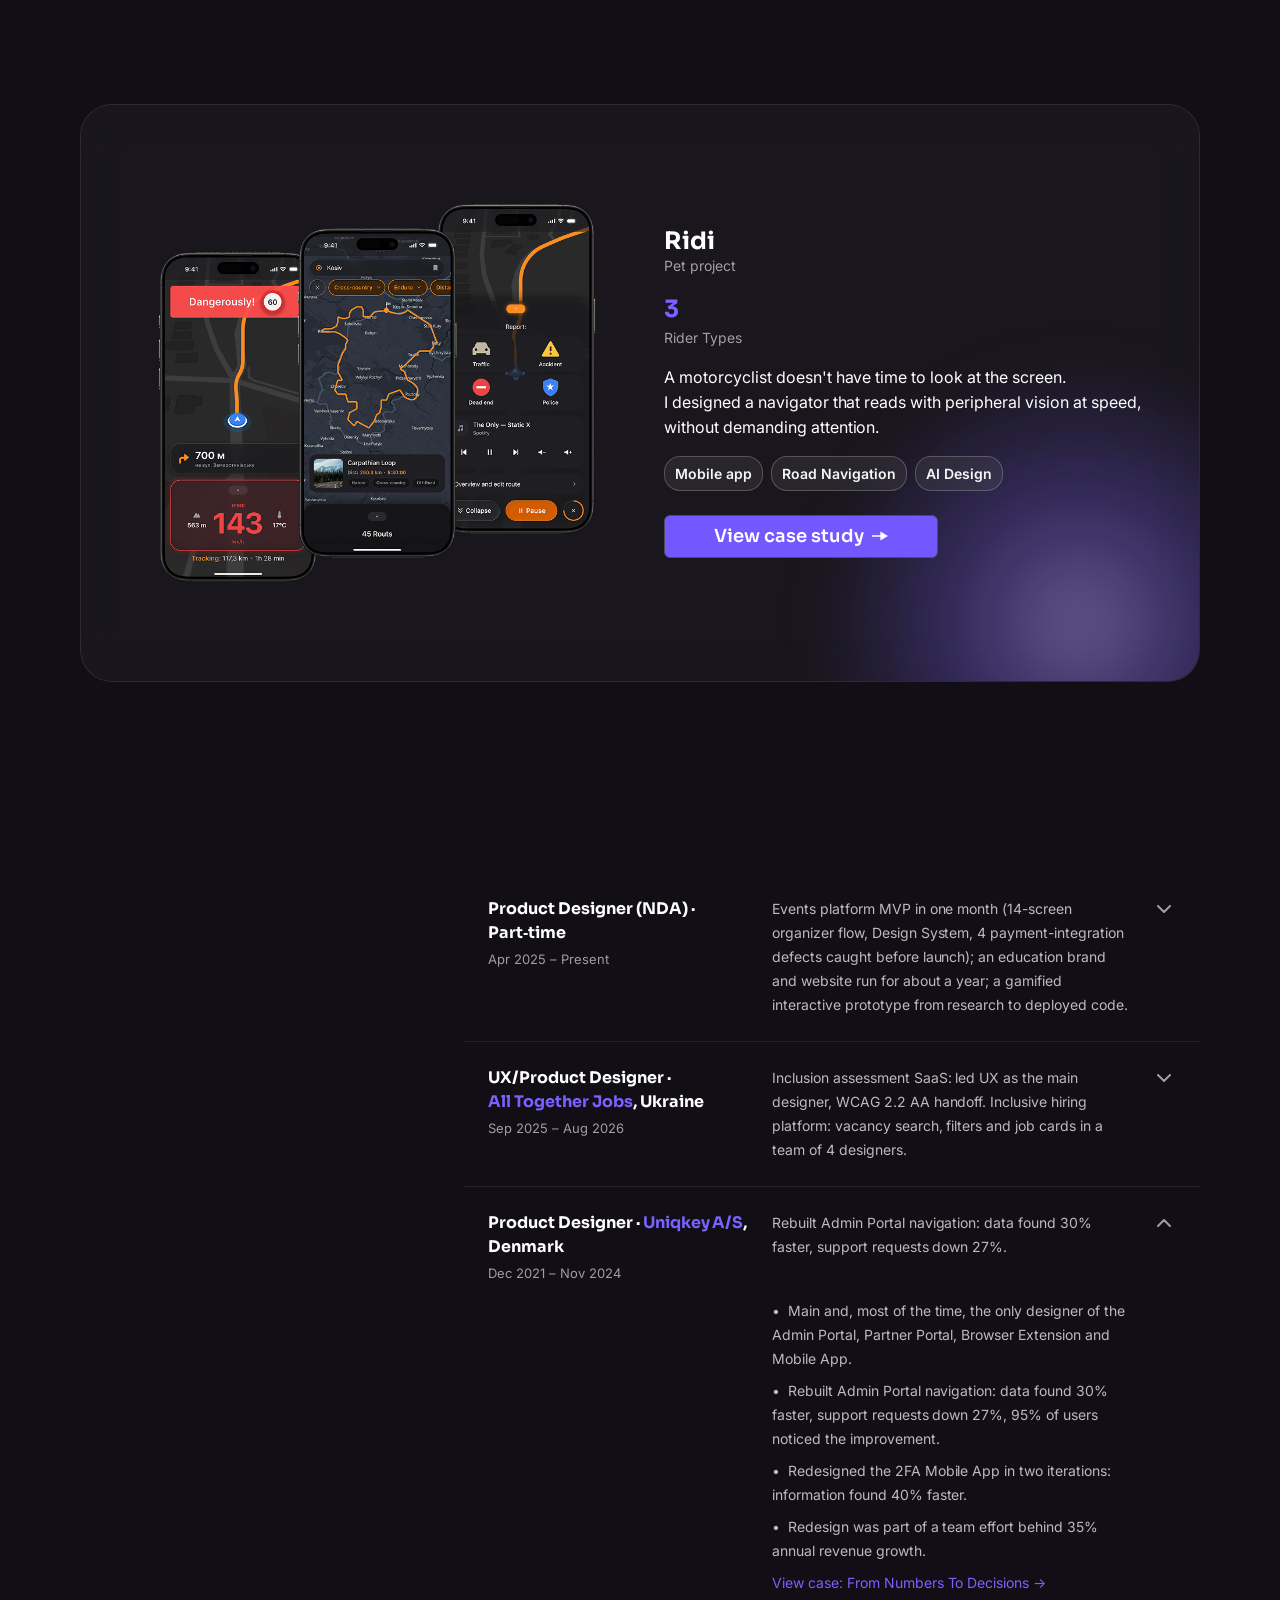
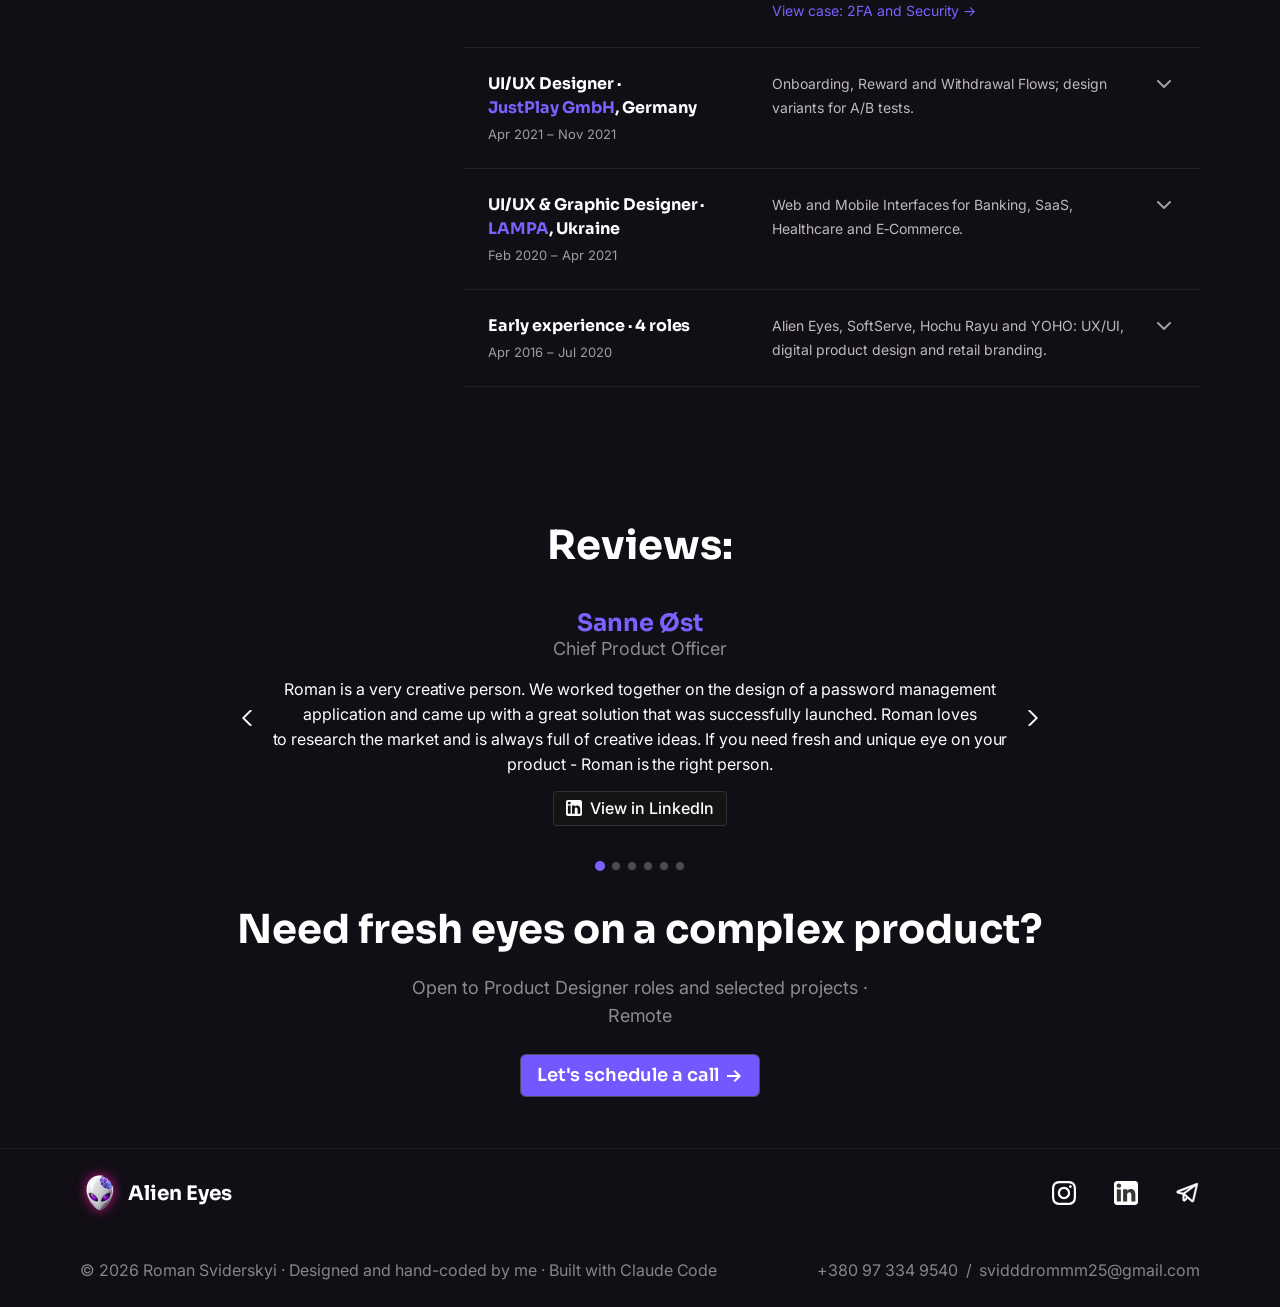
==== commit 9ea5b0ee: "Mobile review round 2 Below 1024px only; desktop screens match the live site (apart from the Key Shi" ====
--- a/index.html
+++ b/index.html
@@ -211,7 +211,7 @@
       </section>
 
       <!-- UI: HOME-CLIENT-LOGOS-01 | Client logos section | inspect/adjust -->
-      <section class="home-section logos-section">
+      <section class="home-section logos-section" data-m-exit="right">
         <!-- CONTENT: HOME-CLIENT-LOGOS-01 | Section heading | editable with approval -->
         <p class="h2-section logos-heading home-col" data-reveal>I worked with:</p>
         <div class="logos-grid home-col" data-reveal-group>
@@ -781,6 +781,7 @@
     <script src="js/hero-stars.js"></script>
     <script src="js/card-motion.js"></script>
     <script src="js/home-scroll.js"></script>
+    <script src="js/mobile-motion.js"></script>
     <script src="js/nbsp-typography.js"></script>
     <script src="js/home-scroll-restore.js"></script>
   </body>
--- a/css/mobile.css
+++ b/css/mobile.css
@@ -777,3 +777,833 @@
     margin-block: -36px;
   }
 }
+
+/* ================= part 2 of the mobile audit (2026-11-27): cases 03-06 ================= */
+
+/* ---------- parts that exist only on phones and tablets ---------- */
+
+.m-only,
+.zoom-badge {
+  display: none;
+}
+
+@media (min-width: 1024px) {
+  .zoom-wrap {
+    display: contents;
+  }
+}
+
+@media (max-width: 1023px) {
+  .m-only {
+    display: block;
+  }
+
+  /* ---------- magnifier badge: an image that opens in the viewer ---------- */
+
+  .zoom-wrap {
+    position: relative;
+    width: 100%;
+    min-width: 0;
+  }
+
+  [data-zoomable] {
+    cursor: zoom-in;
+  }
+
+  .zoom-badge {
+    position: absolute;
+    top: 8px;
+    right: 8px;
+    z-index: 3;
+    display: flex;
+    align-items: center;
+    justify-content: center;
+    width: 40px;
+    height: 40px;
+    padding: 0;
+    border: 1px solid rgba(255, 255, 255, 0.45);
+    border-radius: 50%;
+    background: rgba(14, 12, 20, 0.7);
+    color: #fff;
+    box-shadow: 0 4px 12px rgba(0, 0, 0, 0.25);
+    cursor: zoom-in;
+  }
+
+  .zoom-badge svg {
+    width: 18px;
+    height: 18px;
+  }
+
+  /* ---------- case 03: Inclusive Hiring Platform ---------- */
+
+  /* Challenge: the picture holds for a moment while the text moves under it */
+  #cs-challenge .atj-insight__image-frame {
+    position: sticky;
+    top: calc(var(--case-nav-top, 56px) + 48px);
+    z-index: 2;
+    background: var(--color-main-canvas);
+    box-shadow: 0 0 0 12px var(--color-main-canvas);
+  }
+
+  /* Research: the heading holds, the cards pass by one at a time */
+  .atj-research {
+    padding-top: 24px;
+  }
+
+  .atj-research > .atj-eyebrow--research {
+    position: sticky;
+    top: calc(var(--case-nav-top, 56px) + 48px);
+    z-index: 3;
+    margin: 0 0 8px;
+    padding-block: 12px;
+    background: var(--color-main-canvas);
+  }
+
+  .atj-research__grid {
+    flex-direction: column;
+    flex-wrap: nowrap;
+    align-items: center;
+    gap: 24px;
+  }
+
+  .atj-research__grid > .atj-research__card {
+    flex: none;
+    box-sizing: border-box;
+    width: 100%;
+    max-width: 320px;
+    padding: 24px;
+  }
+
+  /* the last, orange card stays in focus for a short stretch, then leaves upwards */
+  .atj-research__grid > .atj-research__card--featured {
+    position: sticky;
+    top: calc(var(--case-nav-top, 56px) + 48px + 24vh);
+    z-index: 2;
+  }
+
+  .atj-research__grid::after {
+    content: "";
+    flex: none;
+    height: 30vh;
+  }
+
+  .atj-users-heading {
+    margin: 0 0 20px;
+  }
+
+  /* "Primary Focus" and its three neighbours on one screen */
+  .atj-contrib__grid {
+    gap: 20px;
+  }
+
+  .atj-contrib__item {
+    gap: 16px;
+  }
+
+  .atj-contrib__item img {
+    width: 56px;
+    height: 56px;
+  }
+
+  .atj-contrib[data-m-screen] {
+    padding-block: 24px;
+  }
+
+  /* Job Card: a section of its own */
+  .atj-section.atj-jobcard {
+    margin-block: 32px;
+    padding-block: 40px;
+    border-radius: 24px;
+    background: #f7f0ee;
+  }
+
+  #cs-results.atj-section[data-m-screen] {
+    padding-block: 48px;
+  }
+
+  /* ---------- case 04: One Questionnaire, Two Audiences ---------- */
+
+  .atj2-challenge__content {
+    margin-top: 32px;
+  }
+
+  .atj2-features__row[data-m-screen] {
+    padding-block: 24px;
+  }
+
+  /* ---------- case 05: YOY! Events ---------- */
+
+  /* screens in a row that can be swiped; a single one stays in the middle */
+  .yoy-screens {
+    flex-direction: row;
+    align-items: flex-start;
+    gap: 12px;
+    width: 100%;
+    overflow-x: auto;
+    overscroll-behavior-x: contain;
+    padding-bottom: 4px;
+  }
+
+  .yoy-screens img {
+    width: min(66%, 240px);
+    height: auto;
+    aspect-ratio: 172 / 352;
+  }
+
+  .yoy-screens img:first-child {
+    margin-left: auto;
+  }
+
+  .yoy-screens img:last-child {
+    margin-right: auto;
+  }
+
+  .yoy-decision__body .zoom-wrap,
+  .yoy-feature .zoom-wrap {
+    align-self: stretch;
+  }
+
+  /* The Challenge: picture, then the text, then the mascot under it */
+  .yoy-row__content {
+    align-self: stretch;
+    align-items: center;
+  }
+
+  .yoy-row__text {
+    order: 1;
+    align-self: stretch;
+  }
+
+  .yoy-row__mascot {
+    order: 2;
+  }
+
+  /* analog logos: one centred column, a little larger */
+  .yoy-research > .yoy-logos {
+    display: flex;
+    flex-direction: column;
+    align-items: center;
+    gap: 32px;
+  }
+
+  .yoy-research .yoy-logos__item {
+    height: 40px;
+    max-width: 100%;
+  }
+
+  /* "Open full map" sits under the map, never on it */
+  .yoy-media--linked .yoy-media__hint {
+    position: static;
+    display: flex;
+    width: fit-content;
+    min-height: 44px;
+    box-sizing: border-box;
+    align-items: center;
+    margin: 12px auto 4px;
+    opacity: 1;
+    transform: none;
+  }
+
+  /* ---------- case 06: Ridi ---------- */
+
+  .ridi-two-col {
+    gap: 48px;
+  }
+
+  .ridi-two-col .ridi-subheading {
+    margin-bottom: 12px;
+  }
+
+  .ridi-heading + .ridi-two-col {
+    margin-top: 32px;
+  }
+
+  /* Research follows The Challenge without extra air */
+  #cs-research.ridi-section {
+    padding-top: 32px;
+  }
+
+  #cs-research > .ridi-block--spaced {
+    margin-top: 64px;
+  }
+
+  .ridi-logos {
+    gap: 32px;
+  }
+
+  .ridi-logos img {
+    height: 42px;
+    max-width: 80%;
+  }
+
+  .ridi-block--audience .ridi-audience {
+    gap: 56px;
+    margin-top: 40px;
+  }
+
+  /* design screens: one whole screen and about half of the next one */
+  .ridi-decision__screens img {
+    width: 62%;
+    max-width: 300px;
+    height: auto;
+  }
+
+  /* Onboarding: large enough to read, swiped sideways */
+  #cs-core-features .ridi-media--wide {
+    overflow-x: auto;
+    overscroll-behavior-x: contain;
+    border-radius: 12px;
+  }
+
+  #cs-core-features .ridi-media--wide img {
+    width: auto;
+    max-width: none;
+    height: 400px;
+  }
+}
+
+/* ================= review round 2 (2026-11-28) ================= */
+
+.zoom-view__rotate {
+  display: none;
+  flex: none;
+  margin: 0;
+  padding: 8px 16px 0;
+  color: rgba(255, 254, 254, 0.78);
+  font-size: 13px;
+  line-height: 18px;
+  text-align: center;
+}
+
+@media (orientation: portrait) {
+  .zoom-view__rotate {
+    display: block;
+  }
+}
+
+.zoom-view {
+  touch-action: none;
+  overscroll-behavior: contain;
+  padding: env(safe-area-inset-top) env(safe-area-inset-right) env(safe-area-inset-bottom) env(safe-area-inset-left);
+}
+
+/* the cross is drawn and centred in its 44px circle */
+.zoom-view__btn--close {
+  width: 44px;
+  padding: 0;
+}
+
+.zoom-view__btn--close svg {
+  display: block;
+  width: 16px;
+  height: 16px;
+}
+
+/* a still copy of the whole questionnaire preview */
+.zoom-view__stage .zoom-live {
+  position: absolute;
+  left: 0;
+  top: 0;
+  width: 900px;
+  max-width: none;
+  margin: 0;
+  transform-origin: 0 0;
+  pointer-events: none;
+}
+
+.zoom-view__stage .zoom-live .atj2-questionnaire__viewport {
+  height: auto;
+  aspect-ratio: auto;
+  overflow: visible;
+}
+
+/* its own scrolling window is opened up too; the room at the top is for the browser bar */
+.zoom-view__stage .zoom-live .atj2-questionnaire__scroll {
+  position: static;
+  height: auto;
+  overflow: visible;
+  padding-top: min(5.417cqw, 60.595px);
+}
+
+.zoom-view__stage .zoom-live .atj2-questionnaire__body {
+  position: static;
+  transform: none;
+}
+
+@media (min-width: 1024px) {
+  .m-hold,
+  .m-sx,
+  .m-sx__pin {
+    display: contents;
+  }
+}
+
+@media (max-width: 1023px) {
+  /* ---------- "Tap to zoom": a comfortable target with a visible focus ---------- */
+
+  .zoom-hint {
+    min-height: 44px;
+    margin-top: 8px;
+  }
+
+  .zoom-hint:focus-visible,
+  .zoom-badge:focus-visible {
+    outline: 2px solid currentColor;
+    outline-offset: 2px;
+  }
+
+  /* ---------- a short hold ---------- */
+
+  .m-hold {
+    display: flex;
+    flex-direction: column;
+    width: 100%;
+  }
+
+  .m-hold::after {
+    content: "";
+    flex: none;
+    height: 26vh;
+  }
+
+  .m-hold > .m-held {
+    position: sticky;
+    z-index: 1;
+  }
+
+  /* ---------- rows that move with the page, from edge to edge ---------- */
+
+  .m-sx {
+    position: relative;
+    width: 100vw;
+    margin-inline: calc(50% - 50vw);
+    align-self: center;
+    flex: none;
+  }
+
+  .m-sx__pin {
+    position: sticky;
+    top: 0;
+    display: flex;
+    flex-direction: column;
+    align-items: center;
+  }
+
+  .m-sx__pin > .m-sx__row {
+    box-sizing: border-box;
+    width: 100%;
+    margin: 0;
+    padding: 0 0 4px;
+    overflow: hidden;
+    touch-action: pan-y;
+    cursor: grab;
+  }
+
+  .m-sx__row img {
+    -webkit-user-drag: none;
+    user-select: none;
+  }
+
+  .m-sx__pin > .m-sx__row.is-still {
+    display: flex;
+    justify-content: center;
+    cursor: default;
+  }
+
+  /* the picture fits the screen it is held on: never taller than the room under the bars */
+  .yoy-screens.m-sx__row img {
+    width: auto;
+    height: min(420px, calc(100svh - 200px));
+    aspect-ratio: 172 / 352;
+  }
+
+  .yoy-screens.m-sx__row img:first-child {
+    margin-left: 20px;
+  }
+
+  .yoy-screens.m-sx__row img:last-child {
+    margin-right: 20px;
+  }
+
+  .ridi-decision__screens.m-sx__row img {
+    width: auto;
+    max-width: none;
+    height: min(420px, calc(100svh - 200px));
+  }
+
+  .ridi-decision__screens.m-sx__row img:first-child {
+    margin-left: 20px;
+  }
+
+  .ridi-decision__screens.m-sx__row img:last-child {
+    margin-right: 20px;
+  }
+
+  #cs-core-features .ridi-media--wide.m-sx__row {
+    display: flex;
+    border-radius: 0;
+  }
+
+  #cs-core-features .ridi-media--wide.m-sx__row img {
+    flex: none;
+    height: min(420px, calc(100svh - 200px));
+    margin-inline: 20px;
+  }
+
+  /* with reduced motion the rows are swiped by hand, still edge to edge */
+  .yoy-screens[data-m-scrollx]:not(.m-sx__row),
+  .ridi-decision__screens[data-m-scrollx]:not(.m-sx__row) {
+    width: 100vw;
+    margin-inline: calc(50% - 50vw);
+    align-self: center;
+  }
+
+  /* ---------- footer ---------- */
+
+  .site-footer__sep,
+  .site-footer__dot {
+    display: none;
+  }
+
+  .site-footer__colophon,
+  .site-footer__made,
+  .site-footer__claude {
+    display: block;
+  }
+
+  /* ---------- Home: the hero fills the screen of the phone ---------- */
+
+  .page-home .hero-section {
+    box-sizing: border-box;
+    display: flex;
+    flex-direction: column;
+    min-height: calc(100vh - 56px);
+    min-height: calc(100svh - 56px);
+    padding-top: 12px;
+    padding-bottom: calc(12px + env(safe-area-inset-bottom));
+  }
+
+  .page-home .hero-card {
+    box-sizing: border-box;
+    flex: 1 0 auto;
+    width: 100%;
+    grid-template-columns: 96px minmax(0, 1fr);
+    grid-template-rows: auto minmax(24px, 1fr) auto auto minmax(4px, 0.45fr) auto;
+    grid-template-areas:
+      "photo identity"
+      ". ."
+      "title title"
+      "intro intro"
+      ". ."
+      "actions actions";
+    row-gap: 12px;
+    padding: 28px 24px 24px;
+  }
+
+  .page-home .hero-card__photo {
+    width: 96px;
+    height: 96px;
+    border-radius: 18px;
+  }
+
+  /* centred on the face: its middle is at 52.8% of the cut-out's width */
+  .page-home .hero-card__photo img {
+    top: -30%;
+    left: -28.2%;
+    width: 148%;
+  }
+
+  /* ---------- Home: YOY's two numbers side by side, like on the other cards ---------- */
+
+  .page-home .case-card__metrics,
+  .related-case .case-card__metrics {
+    flex-wrap: nowrap;
+    gap: 24px;
+  }
+
+  .page-home .case-card__metric,
+  .related-case .case-card__metric {
+    flex: 0 1 auto;
+    min-width: 0;
+  }
+
+  /* ---------- case 01 ---------- */
+
+  /* Results: blue from edge to edge, no card inside a card */
+  #cs-results .case-shift.case-shift--panel-results {
+    box-sizing: border-box;
+    width: 100vw;
+    margin-inline: calc(50% - 50vw);
+    padding: 56px max(24px, var(--page-px));
+    border: 0;
+    border-radius: 0;
+    filter: none;
+  }
+
+  /* Development integration, then a quiet line, then the two links built the same way */
+  .case-livefiles__links {
+    gap: 28px;
+    padding-top: 32px;
+    border-top: 1px solid rgba(24, 20, 19, 0.1);
+  }
+
+  .case-livefiles__links p {
+    flex-direction: column;
+    align-items: flex-start;
+    gap: 12px;
+  }
+
+  .case-livefiles__links a {
+    display: inline-flex;
+    align-items: center;
+    min-height: 32px;
+  }
+
+  [data-dash1-pin][data-zoomable],
+  [data-dash2-pin][data-zoomable] {
+    cursor: zoom-in;
+  }
+
+  .case-dash2__pin + .zoom-hint {
+    margin-bottom: 24px;
+  }
+
+  /* ---------- case 02 ---------- */
+
+  [data-m-screen] > .uq2-grid {
+    margin-top: 24px;
+  }
+
+  .uq2-grid__col h3 {
+    margin-top: 8px;
+  }
+
+  .uq2-eyebrow--lg + .uq2-grid {
+    margin-top: 40px;
+  }
+
+  .uq2-logos {
+    row-gap: 48px;
+  }
+
+  .uq2-section--panel[data-m-screen] > .m-hold {
+    flex: 1 0 auto;
+  }
+
+  /* ---------- case 03 ---------- */
+
+  /* Challenge picture: 20px of air above and below while it holds */
+  #cs-challenge .atj-insight__image-frame {
+    top: calc(var(--case-nav-top, 56px) + 68px);
+    box-shadow: 0 0 0 20px var(--color-main-canvas);
+  }
+
+  /* Research: the orange card rests high, just under the pinned heading */
+  .atj-research__grid > .atj-research__card--featured {
+    top: calc(var(--case-nav-top, 56px) + 48px + 88px);
+  }
+
+  /* the orange blocks: a calmer orange and the same corners as the Uniqkey panels */
+  .atj-mvp,
+  .atj-smartfilters.atj-section,
+  .atj-screens {
+    border-radius: 24px;
+  }
+
+  .atj-mvp {
+    border-radius: 24px 24px 0 0;
+  }
+
+  .atj-mvp__band,
+  .atj-smartfilters.atj-section,
+  .atj-screens {
+    background-color: #a94a32;
+  }
+
+  /* Primary Focus and the three after it: room between them */
+  .atj-contrib__grid {
+    gap: 40px;
+  }
+
+  /* job cards: the compiled utility file gives borders a width but no style, and the
+     divider collapsed to a dot in the flex column; both put right here */
+  .atj-jobcard-showcase .border {
+    border-style: solid;
+  }
+
+  .atj-jobcard-showcase hr {
+    width: 100%;
+    height: 0;
+    margin: 0;
+    border: 0;
+    border-top: 1px solid #ebeced;
+  }
+
+  .atj-jobcard-showcase article hr + div {
+    align-items: stretch;
+  }
+
+  .atj-jobcard-showcase article hr + div > div:last-child {
+    flex-wrap: wrap;
+    gap: 8px;
+  }
+
+  .atj-jobcard-showcase article hr + div > div:last-child > button {
+    display: inline-flex;
+    flex: 1 1 128px;
+    align-items: center;
+    justify-content: center;
+    min-height: 44px;
+    margin: 0;
+    padding: 8px 12px;
+    border-radius: 8px;
+    white-space: nowrap;
+  }
+
+  /* the heart alone is a square, not a stretched button */
+  .atj-jobcard-showcase article hr + div > div:last-child > button.size-8 {
+    flex: 0 0 44px;
+    padding: 0;
+  }
+
+  /* ---------- case 04 ---------- */
+
+  /* grey logos looked switched off on a phone, where there is no hover: they light up */
+  .atj2-logos.m-logos .atj2-logos__item img {
+    transition:
+      filter 0.5s ease,
+      opacity 0.5s ease;
+    transition-delay: calc(var(--i, 0) * 160ms);
+  }
+
+  .atj2-logos.is-lit .atj2-logos__item img {
+    filter: none;
+    opacity: 1;
+  }
+
+  /* Core Features: five finished compositions, apart from each other */
+  .atj2-features {
+    gap: 8px;
+  }
+
+  .atj2-features > .m-hold + .m-hold > .atj2-features__row {
+    border-top: 1px solid var(--color-light-gray);
+    padding-top: 40px;
+  }
+
+  .atj2-features__row {
+    gap: 12px;
+  }
+
+  /* picture, "Tap to zoom", title, text */
+  .atj2-features__row[data-m-media] > .atj2-features__media {
+    order: -2;
+    flex: none;
+  }
+
+  .atj2-features__row[data-m-media] > .zoom-hint {
+    order: -1;
+    margin-top: 0;
+  }
+
+  .atj2-features__row[data-m-media] > .atj2-features__text {
+    order: 0;
+    flex: none;
+    align-self: stretch;
+  }
+
+  /* Results: blue from edge to edge */
+  #cs-results.atj2-section[data-m-screen] {
+    padding: 0;
+  }
+
+  #cs-results .atj2-results {
+    box-sizing: border-box;
+    flex: 1 0 auto;
+    justify-content: center;
+    width: 100%;
+    margin: 0;
+    padding: 56px max(24px, var(--page-px));
+    border-radius: 0;
+  }
+
+  /* ---------- case 05 ---------- */
+
+  /* The Challenge: the panel, then the mascot, then the picture, then its text */
+  .yoy-row {
+    align-items: center;
+  }
+
+  .yoy-row__content {
+    display: contents;
+  }
+
+  .yoy-row__mascot {
+    order: 1;
+    flex: none;
+  }
+
+  .yoy-row > .yoy-media {
+    order: 2;
+    align-self: stretch;
+  }
+
+  .yoy-row__text {
+    order: 3;
+    align-self: stretch;
+  }
+
+  .yoy-media--linked .yoy-media__hint {
+    margin-top: 28px;
+  }
+
+  /* feature blocks without a box inside the page: the screens can run to the edges */
+  .yoy-feature,
+  .yoy-feature--reverse {
+    padding: 0;
+    border-radius: 0;
+    background: none;
+  }
+
+  .yoy-feature + .yoy-feature,
+  .yoy-section > .m-sx + .yoy-feature {
+    margin-top: 48px;
+  }
+
+  /* Results: the yellow panel runs from edge to edge and fills the screen; what follows it
+     (the mascot, the note and the product link) stays on the dark surface */
+  #cs-results.yoy-section[data-m-screen] {
+    justify-content: flex-start;
+    padding-top: 0;
+  }
+
+  #cs-results.yoy-section[data-m-screen] > .yoy-panel.yoy-panel--accent {
+    box-sizing: border-box;
+    display: flex;
+    flex-direction: column;
+    justify-content: center;
+    width: 100vw;
+    min-height: calc(100vh - var(--case-nav-top, 56px) - 48px);
+    min-height: calc(100svh - var(--case-nav-top, 56px) - 48px);
+    margin: 0 calc(50% - 50vw);
+    padding: 56px max(24px, var(--page-px));
+    border-radius: 0;
+  }
+
+  /* ---------- case 06 ---------- */
+
+  .ridi-logos {
+    gap: 52px;
+  }
+
+  .ridi-card-block.ridi-card-block {
+    min-width: 0;
+  }
+}
+
+@media (max-width: 1023px) and (prefers-reduced-motion: reduce) {
+  .atj2-logos .atj2-logos__item img {
+    filter: none;
+    opacity: 1;
+  }
+}
